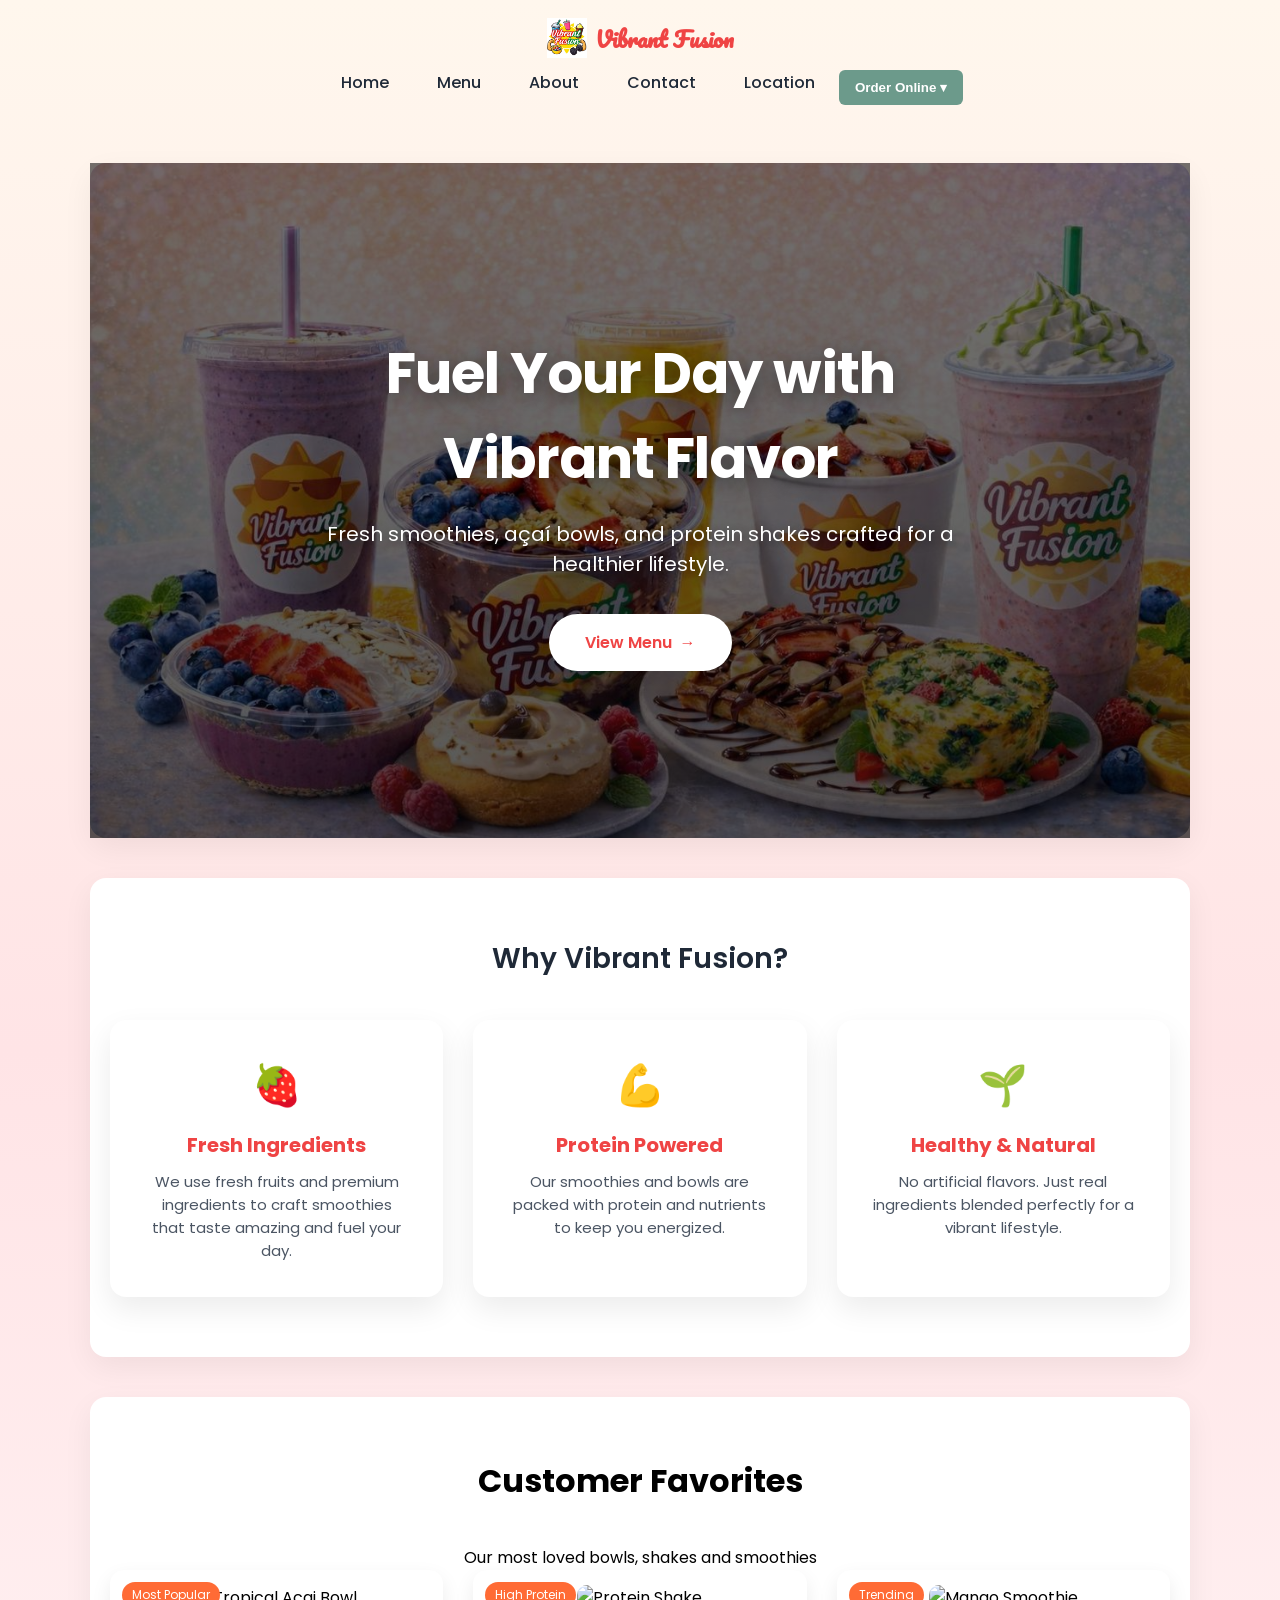
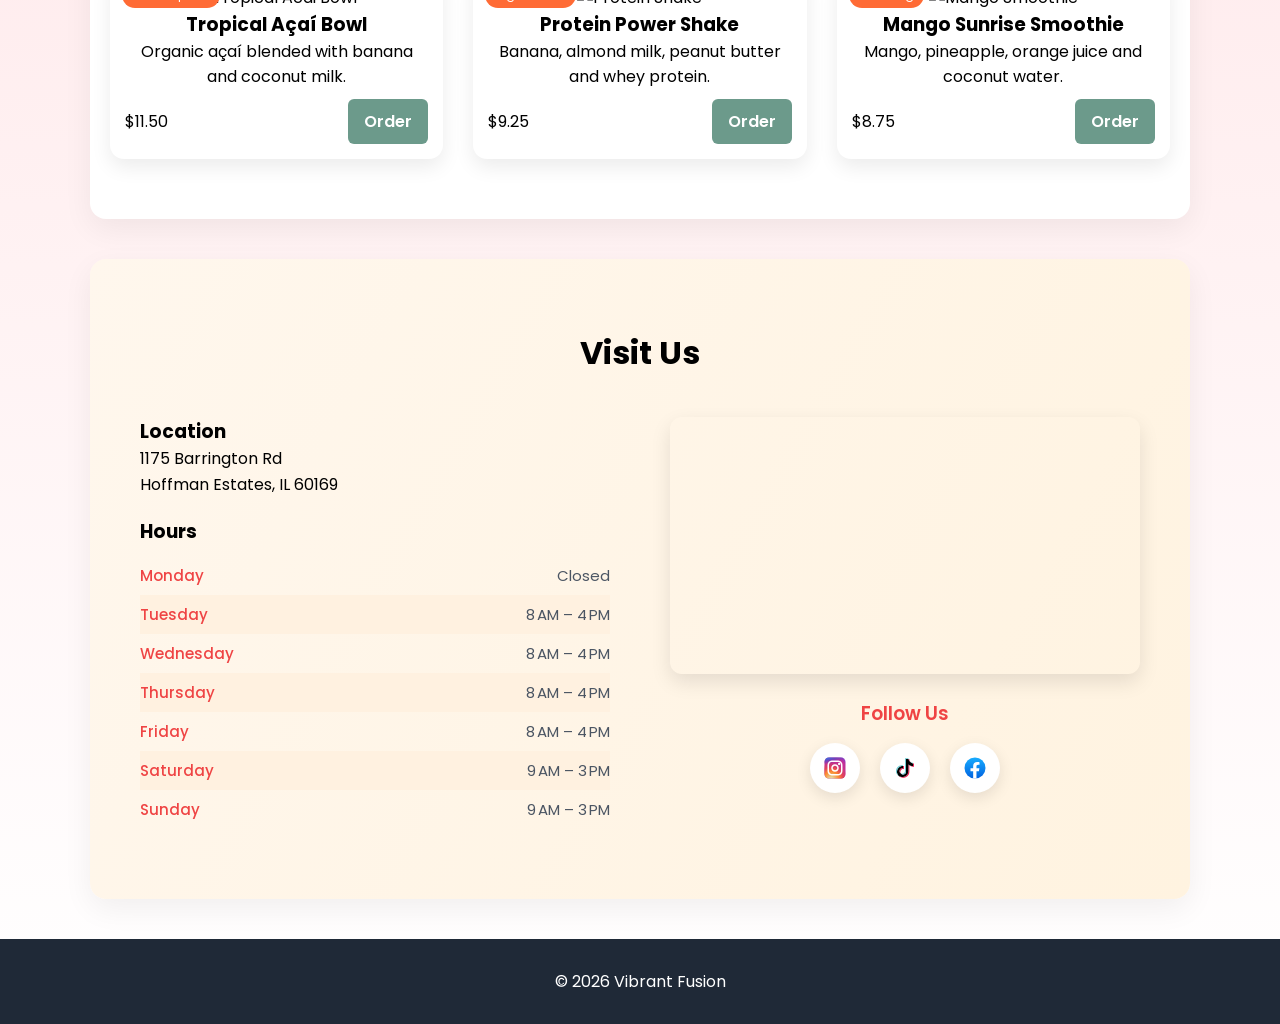
==== index.html @ fd2501e4 "new features" ====
<!DOCTYPE html>
<html lang="en">
<head>
<meta charset="UTF-8">
<meta name="viewport" content="width=device-width, initial-scale=1.0">
<title>Vibrant Fusion</title>
<link rel="stylesheet" href="css/styles.css">
<link href="https://fonts.googleapis.com/css2?family=Poppins:wght@300;400;600;700&display=swap" rel="stylesheet">
<link href="https://fonts.googleapis.com/css2?family=Pacifico&display=swap" rel="stylesheet">
<!-- Font Awesome for social icons -->
<link rel="stylesheet" href="https://cdnjs.cloudflare.com/ajax/libs/font-awesome/6.4.0/css/all.min.css" integrity="sha512-pVtXn1Y7ERX5ax0lUuVcx2D3J0qFhZ2N8Xh6Xk1Sl/NxZ2J6ZoHtVkOmmPk/1dj+1K0pKxqGhzW5NeXjF1Q5Mw==" crossorigin="anonymous" referrerpolicy="no-referrer" />
</head>
<body>

<!-- NAVBAR -->
<header class="navbar">
  <div class="nav-container">
    <div class="logo">
      <img src="images/vflogo.jpeg" alt="Vibrant Fusion Logo" class="logo-img">
      Vibrant Fusion
    </div>
    <nav class="nav-below">
      <a href="index.html">Home</a>
      <a href="menu.html">Menu</a>
      <a href="about.html">About</a>
      <a href="contact.html">Contact</a>
      <a href="location.html">Location</a>
      <div class="order-dropdown">

      <button class="order-btn" id="orderButton">
      Order Online ▾
      </button>

      <div class="order-menu" id="orderMenu">

      <a href="tel:+16305551234">
      📞 Pickup (Call)
      </a>

      <a href="https://www.doordash.com/">
      <img src="images/doordash.png" class="platform-logo">
      Order on DoorDash
      </a>

      <a href="https://www.grubhub.com/">
      <img src="images/grubhub.png" class="platform-logo">
      Order on Grubhub
      </a>

      </div>


    </nav>
  </div>
</header>

<!-- HERO SECTION -->
<!--  -->
<section class="hero">
  <div class="hero-overlay"></div>

  <div class="hero-content">
    <h1>Fuel Your Day with Vibrant Flavor</h1>
    <p>Fresh smoothies, açaí bowls, and protein shakes crafted for a healthier lifestyle.</p>
    <a href="menu.html" class="hero-button">
  View Menu <span class="arrow">→</span>
</a>
  </div>
</section>
<!-- <div class="floating-order">

<button class="floating-btn" id="floatingBtn">
Order Now
</button>

<div class="floating-menu" id="floatingMenu">

<a href="tel:+16305551234">
📞 Pickup (Call)
</a>

<a href="https://www.doordash.com/">
<img src="images/gh-logo.png" class="platform-logo">
DoorDash
</a>

<a href="https://www.grubhub.com/">
<img src="images/gh-logo.png" class="platform-logo">
Grubhub
</a>

</div> -->

</div>

<section class="features">
  <h2 class="section-title">Why Vibrant Fusion?</h2>

  <div class="feature-grid">

    <div class="feature-card">
      <div class="feature-icon">🍓</div>
      <h3>Fresh Ingredients</h3>
      <p>We use fresh fruits and premium ingredients to craft smoothies that taste amazing and fuel your day.</p>
    </div>

    <div class="feature-card">
      <div class="feature-icon">💪</div>
      <h3>Protein Powered</h3>
      <p>Our smoothies and bowls are packed with protein and nutrients to keep you energized.</p>
    </div>

    <div class="feature-card">
      <div class="feature-icon">🌱</div>
      <h3>Healthy & Natural</h3>
      <p>No artificial flavors. Just real ingredients blended perfectly for a vibrant lifestyle.</p>
    </div>

  </div>
</section>

<section class="featured-section">
  <h2>Customer Favorites</h2>
   <p>Our most loved bowls, shakes and smoothies</p>

  <div class="featured-grid">

    <div class="card">
      <span class="badge popular">Most Popular</span>
      <img src="images/cf-acai.jpg" alt="Tropical Acai Bowl">
      <h3>Tropical Açaí Bowl</h3>
      <p>Organic açaí blended with banana and coconut milk.</p>
      <div class="card-footer">
        <span>$11.50</span>
        <a href="#" class="order-btn">Order</a>
      </div>
    </div>

    <div class="card">
      <span class="badge protein">High Protein</span>
      <img src="images/cf-protein.jpg" alt="Protein Shake">
      <h3>Protein Power Shake</h3>
      <p>Banana, almond milk, peanut butter and whey protein.</p>
      <div class="card-footer">
        <span>$9.25</span>
        <a href="#" class="order-btn">Order</a>
      </div>
    </div>

    <div class="card">
      <span class="badge trending">Trending</span>
      <img src="images/cf-acai.jpg" alt="Mango Smoothie">
      <h3>Mango Sunrise Smoothie</h3>
      <p>Mango, pineapple, orange juice and coconut water.</p>
      <div class="card-footer">
        <span>$8.75</span>
        <a href="#" class="order-btn">Order</a>
      </div>
    </div>

  </div>
</section>

<section class="visit-section">

  <h2>Visit Us</h2>

  <div class="visit-container">

    <!-- LEFT COLUMN -->
    <div class="visit-left">

      <h3>Location</h3>

      <p class="address">
        1175 Barrington Rd<br>
        Hoffman Estates, IL 60169
      </p>

      <h3>Hours</h3>

  <table class="hours-table">
    <tr><td>Monday</td><td>Closed</td></tr>
    <tr><td>Tuesday</td><td>8 AM – 4 PM</td></tr>
    <tr><td>Wednesday</td><td>8 AM – 4 PM</td></tr>
    <tr><td>Thursday</td><td>8 AM – 4 PM</td></tr>
    <tr><td>Friday</td><td>8 AM – 4 PM</td></tr>
    <tr><td>Saturday</td><td>9 AM – 3 PM</td></tr>
    <tr><td>Sunday</td><td>9 AM – 3 PM</td></tr>
  </table>

    </div>

    <!-- RIGHT COLUMN -->
    <div class="visit-right">

      <div class="map-container">
        <iframe
          src="https://www.google.com/maps?q=1175+Barrington+Rd+Hoffman+Estates+IL+60169&output=embed"
          width="100%"
          height="250"
          style="border:0;"
          loading="lazy">
        </iframe>
      </div>



      <div class="follow-us-block">
  <h3>Follow Us</h3>
  <div class="social-icons">
    <a href="#" target="_blank" class="instagram">
      <img src="images/instagram.svg" alt="Instagram">
    </a>
    <a href="#" target="_blank" class="tiktok">
      <img src="images/tiktok.svg" alt="TikTok">
    </a>
    <a href="#" target="_blank" class="facebook">
      <img src="images/facebook.svg" alt="Facebook">
    </a>
  </div>
</div>

    </div>

  </div>

</section>



<!-- <section class="location-hours">
  <h3>Our Location & Hours</h3>
  <p class="address">1175 Barrington Rd, Hoffman Estates, IL 60169</p>
  <table class="hours-table">
    <tr><td>Monday</td><td>Closed</td></tr>
    <tr><td>Tuesday</td><td>8 AM–4 PM</td></tr>
    <tr><td>Wednesday</td><td>8 AM–4 PM</td></tr>
    <tr><td>Thursday</td><td>8 AM–4 PM</td></tr>
    <tr><td>Friday</td><td>8 AM–4 PM</td></tr>
    <tr><td>Saturday</td><td>9 AM–3 PM</td></tr>
    <tr><td>Sunday</td><td>9 AM–3 PM</td></tr>
  </table>
</section>

<section class="social-footer">
  <h3>Follow Us</h3>
  <div class="social-icons">
    <a href="#" target="_blank" class="instagram">
      <img src="images/instagram.svg" alt="Instagram">
    </a>
    <a href="#" target="_blank" class="tiktok">
      <img src="images/tiktok.svg" alt="TikTok">
    </a>
    <a href="#" target="_blank" class="facebook">
      <img src="images/facebook.svg" alt="Facebook">
    </a>
  </div>
</section> -->

<footer>
  <p>© 2026 Vibrant Fusion</p>
</footer>
<script src="js/script.js"></script>
</body>
</html>
---- css/styles.css ----
/* BASE */
* {
  margin:0;
  padding:0;
  box-sizing:border-box;
}

:root {
  --smoothie-red: #ef4444;
  --mango-orange: #fb923c;
  --sun-yellow: #fde047;
}
/* body {
  font-family:'Poppins', sans-serif;
  background:#fff8f5;
  color:#1f2937;
} */
body {
  font-family: 'Poppins', sans-serif;
  margin: 0;
  background: linear-gradient(
    180deg,
    #fff7ed 0%,
    #ffe4e6 40%,
    #fff 100%
  );
}

.btn-primary {
  background: linear-gradient(135deg, #fb923c, #ef4444);
  color: white;
}

/* NAVBAR */
/* .navbar {
  background:white;
  border-bottom:2px solid #fcd34d; /* bright accent */
  position:sticky;
  top:0;
  z-index:100;
} */
.navbar {
  background: rgba(255,255,255,0.85);
  backdrop-filter: blur(8px);
  border-bottom: 1px solid #f1f1f1;
  position:sticky;
  top:0;
  z-index:1000;
  display:flex;
justify-content:space-between;
align-items:center;
padding:15px 40px;
background:white;
box-shadow:0 2px 5px rgba(0,0,0,0.1);
}


nav a {
  margin-left:24px;
  text-decoration:none;
  color:#1f2937;
  font-weight:500;
}

nav a:hover {
  color:#f97316; /* orange accent on hover */
}

/* HERO */
/* Hero Section with Background Image */
/*.hero {
  position: relative;
  height: 75vh;
  display: flex;
  justify-content: center;
  align-items: center;
  text-align: center;
  background: url('../images/vf-hero-bg.jpeg') center/cover no-repeat;
  color: white;
  padding: 0 20px;
}

.hero-overlay {
  position: absolute;
  top: 0;
  left: 0;
  width: 100%;
  height: 100%;
  background: rgba(0,0,0,0.35);
  z-index: 1;
}
.hero-content {
  position: relative;
  z-index: 2;
}

.hero-content h1 {
  font-size: 48px;
  font-weight: 700;
  margin-bottom: 15px;
}

.hero-content p {
  font-size: 20px;
  margin-bottom: 30px;
}*/

/* Button stays the same */
.btn-primary {
  background:white;
  color:#ef4444;
  padding:16px 32px;
  border-radius:40px;
  font-weight:600;
  text-decoration:none;
  transition:0.25s;
}

.btn-primary:hover {
  background:#fef3f2;
  transform:translateY(-2px);
  box-shadow:0 8px 25px rgba(0,0,0,0.15);
}

/* HERO SECTION */


.hero {
  position: relative;
  height: 75vh;
  background: url('../images/vf-hero-bg.jpeg') center/cover no-repeat;
  display: flex;
  justify-content: center;
  align-items: center;
  text-align: center;
  color: white;
}

/* Gradient overlay */

.hero-overlay {
  position: absolute;
  width: 100%;
  height: 100%;
  background: linear-gradient(
    rgba(0,0,0,0.55),
    rgba(0,0,0,0.65)
  );
}


/* Hero content */

.hero-content {
  position: relative;
  max-width: 700px;
  padding: 20px;
}

/* Hero title */

.hero-content h1 {
  font-size: 56px;
  font-weight: 700;
  margin-bottom: 18px;
  letter-spacing: -1px;
  text-shadow: 0 4px 20px rgba(0,0,0,0.4);
}

.hero-content p {
  font-size: 20px;
  margin-bottom: 35px;
  text-shadow: 0 3px 10px rgba(0,0,0,0.4);
}

/* Glass style button */

.hero-button {
  padding: 16px 36px;
  font-size: 16px;
  border-radius: 40px;
  text-decoration: none;
  font-weight: 600;

  background: white;
  color: #ef4444;

  display: inline-flex;
  align-items: center;
  gap: 8px;

  transition: all 0.25s ease;
}

.arrow {
  transition: transform 0.25s ease;
}

.hero-button:hover {
  transform: translateY(-3px);
  box-shadow: 0 10px 25px rgba(0,0,0,0.25);
}

.hero-button:hover .arrow {
  transform: translateX(6px);
}

/*.hero {
  height:75vh;
  display:flex;
  justify-content:center;
  align-items:center;
  text-align:center;
  background:linear-gradient(135deg,#f87171,#fbbf24);
  color:white;
  padding:0 20px;
}

.hero-content h1 {
  font-size:48px;
  font-weight:700;
  margin-bottom:15px;
}

.hero-content p {
  font-size:20px;
  margin-bottom:30px;
}

.btn-primary {
  background:white;
  color:#ef4444;
  padding:16px 32px;
  border-radius:40px;
  font-weight:600;
  text-decoration:none;
  transition:0.25s;
}

.btn-primary:hover {
  background:#fef3f2;
  transform:translateY(-2px);
  box-shadow:0 8px 25px rgba(0,0,0,0.15);
}*/

/* SOCIAL MEDIA */
.social-media {
  text-align:center;
  margin:40px 0;
}

.social-icon {
  margin:0 12px;
  text-decoration:none;
  color:#ef4444;
  font-weight:600;
  transition:0.2s;
}

.social-icon:hover {
  color:#f97316;
}

/* LOCATION */
.location-preview {
  text-align:center;
  padding:40px 20px;
}

.location-preview h2 {
  font-size:28px;
  margin-bottom:12px;
  color:#10b981; /* green smoothie accent */
}

/* FOOTER */
footer {
  text-align:center;
  padding:30px;
  background:#1f2937;
  color:white;
}

/* Navbar Logo */
.logo {
  font-family: 'Pacifico', cursive; /* changed from Poppins */
  font-size: 26px;
  font-weight: normal; /* optional, Pacifico looks best without heavy weight */
  color: #ef4444; /* keep your smoothie red */
  display: flex;
  align-items: center;
}

.logo:hover {
  color: #f97316; /* bright orange on hover */
  transform: scale(1.05);
  transition: 0.25s;
}

/* Navbar Container */
.nav-container {
  max-width: 1200px;
  margin: auto;
  padding: 18px 20px;
  display: flex;
  flex-direction: column; /* logo on top, nav below */
  align-items: center;
}

/* Logo */
.logo {
  font-family: 'Pacifico', cursive; /* cooler font */
  font-size: 28px;
  color: #ef4444; /* smoothie red */
  text-align: center;
  margin-bottom: 12px;
  display: flex;
  align-items: center;
  justify-content: center;
}

.logo-img {
  width: 40px;
  height: 40px;
  margin-right: 8px;
}

/* Nav below logo */
.nav-below {
  display: flex;
  justify-content: center;
  gap: 24px;
  flex-wrap: wrap; /* wraps on smaller screens */
}

.nav-below a {
  text-decoration: none;
  color: #1f2937;
  font-weight: 500;
  transition: 0.25s;
}

.nav-below a:hover {
  color: #f97316; /* orange hover */
  transform: scale(1.05);
}

/* Optional: add a subtle underline hover effect */
.nav-below a::after {
  content: '';
  display: block;
  margin: auto;
  height: 2px;
  width: 0px;
  background: #f97316;
  transition: width 0.3s;
}

.nav-below a:hover::after {
  width: 100%;
}

/* Social Media Section */
.social-media {
  text-align: center;
  margin: 40px 0;
  display: flex;
  justify-content: center;
  gap: 20px;
}

/* Social Icon Buttons */
/*
.social-icon {
  width: 50px;
  height: 50px;
  display: flex;
  justify-content: center;
  align-items: center;
  border-radius: 50%;
  background: #fff;
  color: #ef4444;
  font-size: 24px;
  transition: 0.3s;
  box-shadow: 0 5px 15px rgba(0,0,0,0.1);
}

.social-icon:hover {
  transform: scale(1.15);
  box-shadow: 0 8px 20px rgba(0,0,0,0.2);
}

.social-icon.instagram:hover {
  background: #E1306C;
  color: white;
}

.social-icon.tiktok:hover {
  background: #010101;
  color: #00f2ea;
}

.social-icon.facebook:hover {
  background: #1877F2;
  color: white;
}


.social-footer {
  text-align: center;
  margin: 60px 0 40px 0;
}

.social-footer h3 {
  font-size: 20px;
  margin-bottom: 20px;
  color: #1f2937;
}

.social-icons {
  display: flex;
  justify-content: center;
  gap: 18px;
  flex-wrap: wrap;
}

.social-icons a {
  display: flex;
  justify-content: center;
  align-items: center;
  width: 44px;
  height: 44px;
  border-radius: 50%;
  background: #f3f4f6;
  color: #ef4444;
  font-size: 22px;
  transition: 0.3s;
}

.social-icons a:hover {
  transform: scale(1.15);
  box-shadow: 0 5px 15px rgba(0,0,0,0.15);
}

.social-icons a.instagram:hover { background: #E1306C; color: white; }
.social-icons a.tiktok:hover { background: #010101; color: #00f2ea; }
.social-icons a.facebook:hover { background: #1877F2; color: white; }
.social-icons a.youtube:hover { background: #FF0000; color: white; }
.social-icons a.pinterest:hover { background: #E60023; color: white; }*/

/* Social Icon Circles */
.social-icons a {
  display: flex;
  justify-content: center;
  align-items: center;
  width: 50px;
  height: 50px;
  border-radius: 50%;
  background: #fff;
  transition: 0.3s;
  box-shadow: 0 5px 15px rgba(0,0,0,0.1);
}

.social-icons a img {
  width: 24px;
  height: 24px;
}

/* Hover colors for each platform */
.social-icons a.instagram:hover { background: #E1306C; }
.social-icons a.tiktok:hover { background: #010101; }
.social-icons a.facebook:hover { background: #1877F2; }

.social-footer {
  text-align: center;       /* centers the header */
  margin: 60px 0 40px 0;
}

.social-footer h3 {
  font-size: 20px;
  margin-bottom: 20px;
  color: #1f2937;
}

/* flex container for icons */
.social-icons {
  display: flex;            /* make icons a row */
  justify-content: center;  /* center them horizontally */
  gap: 18px;                /* spacing between icons */
  flex-wrap: wrap;          /* wrap on smaller screens */
}

.location-hours {
  text-align: center;
  margin: 50px 20px;
  font-family: 'Poppins', sans-serif;
  color: #1f2937;
}

.location-hours h3 {
  font-size: 22px;
  font-weight: 600;
  margin-bottom: 15px;
}

.location-hours .address {
  font-size: 16px;
  margin-bottom: 25px;
  color: #4b5563;
}

.hours-table {
  margin: 0 auto; /* center table */
  border-collapse: collapse;
  font-size: 16px;
}

.hours-table td {
  padding: 8px 20px;
  text-align: left;
  color: #1f2937;
}

.hours-table tr:nth-child(even) td {
  background: #f3f4f6; /* subtle stripe for readability */
}

.hours-table tr td:first-child {
  font-weight: 500;
  width: 120px;
}

.hours-table tr td:last-child {
  text-align: right;
  font-weight: 400;
}

section {
  background: white;
  max-width: 1100px;
  margin: 40px auto;
  padding: 40px;
  border-radius: 16px;
  box-shadow: 0 10px 30px rgba(0,0,0,0.06);
}

/* Feature Section */

.features {
  text-align: center;
  padding: 60px 20px;
}

.section-title {
  font-size: 28px;
  font-weight: 600;
  margin-bottom: 40px;
  color: #1f2937;
}

.feature-grid {
  display: grid;
  grid-template-columns: repeat(auto-fit, minmax(250px, 1fr));
  gap: 30px;
  max-width: 1100px;
  margin: auto;
}

.feature-card {
  background: white;
  padding: 35px;
  border-radius: 16px;
  box-shadow: 0 12px 30px rgba(0,0,0,0.08);
  transition: transform 0.25s ease, box-shadow 0.25s ease;
}

.feature-card:hover {
  transform: translateY(-8px);
  box-shadow: 0 18px 40px rgba(0,0,0,0.12);
}

.feature-icon {
  font-size: 40px;
  margin-bottom: 15px;
}

.feature-card h3 {
  font-size: 20px;
  margin-bottom: 10px;
  color: #ef4444;
}

.feature-card p {
  font-size: 15px;
  color: #4b5563;
}




/* VISIT SECTION */
.visit-section {
  background: linear-gradient(120deg, #fff7ed 0%, #fff3e0 100%);
  padding: 70px 20px;
  text-align: center;
}

.visit-section h2 {
  font-size: 32px;
  margin-bottom: 40px;
}

.visit-container {
  max-width: 1000px;
  margin: auto;
  display: flex;
  gap: 60px;
  justify-content: space-between;
  flex-wrap: wrap;
}

.visit-left,
.visit-right {
  flex: 1;
  min-width: 280px;
  text-align: left;
}

.address {
  margin-bottom: 20px;
  line-height: 1.6;
}

.hours {
  list-style: none;
  padding: 0;
}

.hours li {
  margin-bottom: 6px;
}

.map-container {
  border-radius: 12px;
  overflow: hidden;
  margin-bottom: 25px;
  box-shadow: 0 8px 20px rgba(0,0,0,0.1);
}




/* Follow Us Section Alignment */

.follow-us-block {
  text-align: center;      /* center heading and icons as one block */
}

.follow-us-block h3 {
  margin-bottom: 15px;
  font-weight: 600;
  color: #ef4444;          /* match the color of day names for consistency */
}

.social-icons {
  display: flex;
  justify-content: center;  /* center the icons horizontally */
  gap: 20px;
}

.social-icons a {
  font-size: 26px;
  color: #ef4444;
  transition: transform 0.2s ease;
}

.social-icons a:hover {
  transform: scale(1.2);
}



/* HOURS TABLE */

.hours-table {
  width: 100%;
  border-collapse: collapse;
  margin-top: 10px;
}

.hours-table td {
  padding: 8px 0;
  font-size: 15px;
  color: #1f2937;
}

.hours-table tr td:first-child {
  font-weight: 500;
  width: 120px;
  color: #ef4444; /* highlight day names */
}

.hours-table tr td:last-child {
  text-align: right;
  font-weight: 400;
  color: #4b5563; /* subtle for hours */
}

.hours-table tr:nth-child(even) td {
  background: #fff1e0; /* light peach stripe for readability */
}
.featured-section {
  padding: 60px 20px;
  text-align: center;
}

.featured-section h2 {
  font-size: 2rem;
  margin-bottom: 40px;
}

.featured-grid {
  display: grid;
  grid-template-columns: repeat(auto-fit, minmax(250px,1fr));
  gap: 30px;
}

.card {
  background: white;
  border-radius: 14px;
  box-shadow: 0 8px 20px rgba(0,0,0,0.08);
  padding: 15px;
  position: relative;
  transition: transform 0.3s ease;
}

.card:hover {
  transform: translateY(-6px);
}

.card img {
  width: 100%;
  border-radius: 10px;
}

.badge {
  position: absolute;
  top: 12px;
  left: 12px;
  background: #ff6b35;
  color: white;
  padding: 4px 10px;
  font-size: 12px;
  border-radius: 20px;
}

.card-footer {
  display: flex;
  justify-content: space-between;
  align-items: center;
  margin-top: 10px;
}

.order-btn {
  background: #28c76f;
  color: white;
  padding: 6px 12px;
  border-radius: 6px;
  text-decoration: none;
}
.section-header {
  text-align: center;
  margin-bottom: 40px;
}

.section-header h2 {
  font-size: 2.2rem;
  font-weight: 700;
  margin-bottom: 8px;
}

.section-header p {
  font-size: 1rem;
  color: #666;
}
.logo{
  font-size:22px;
  font-weight:bold;
}

.nav-links{
  display:flex;
  gap:25px;
  align-items:center;
}

.nav-links a{
  text-decoration:none;
  color:#333;
  font-weight:500;
}
.order-dropdown{
  position:relative;
}

.order-btn{
  background:#6C9A8B;
  color:white;
  padding:10px 16px;
  border:none;
  border-radius:6px;
  cursor:pointer;
  font-weight:600;
}

.order-menu{
  display:none;
  position:absolute;
  right:0;
  top:45px;
  background:white;
  width:230px;
  border-radius:8px;
  box-shadow:0 5px 15px rgba(0,0,0,0.15);
  overflow:hidden;
}

.order-menu{
  display:none;
  position:absolute;
  right:0;
  top:45px;
  background:white;
  width:230px;
  border-radius:8px;
  box-shadow:0 5px 15px rgba(0,0,0,0.15);
  overflow:hidden;
  z-index:2000;
}

.order-menu a:hover{
  background:#f4f4f4;
}

.platform-logo{
  width:20px;
}
@media (max-width:768px){
  .nav-links{
    display:none;
  }
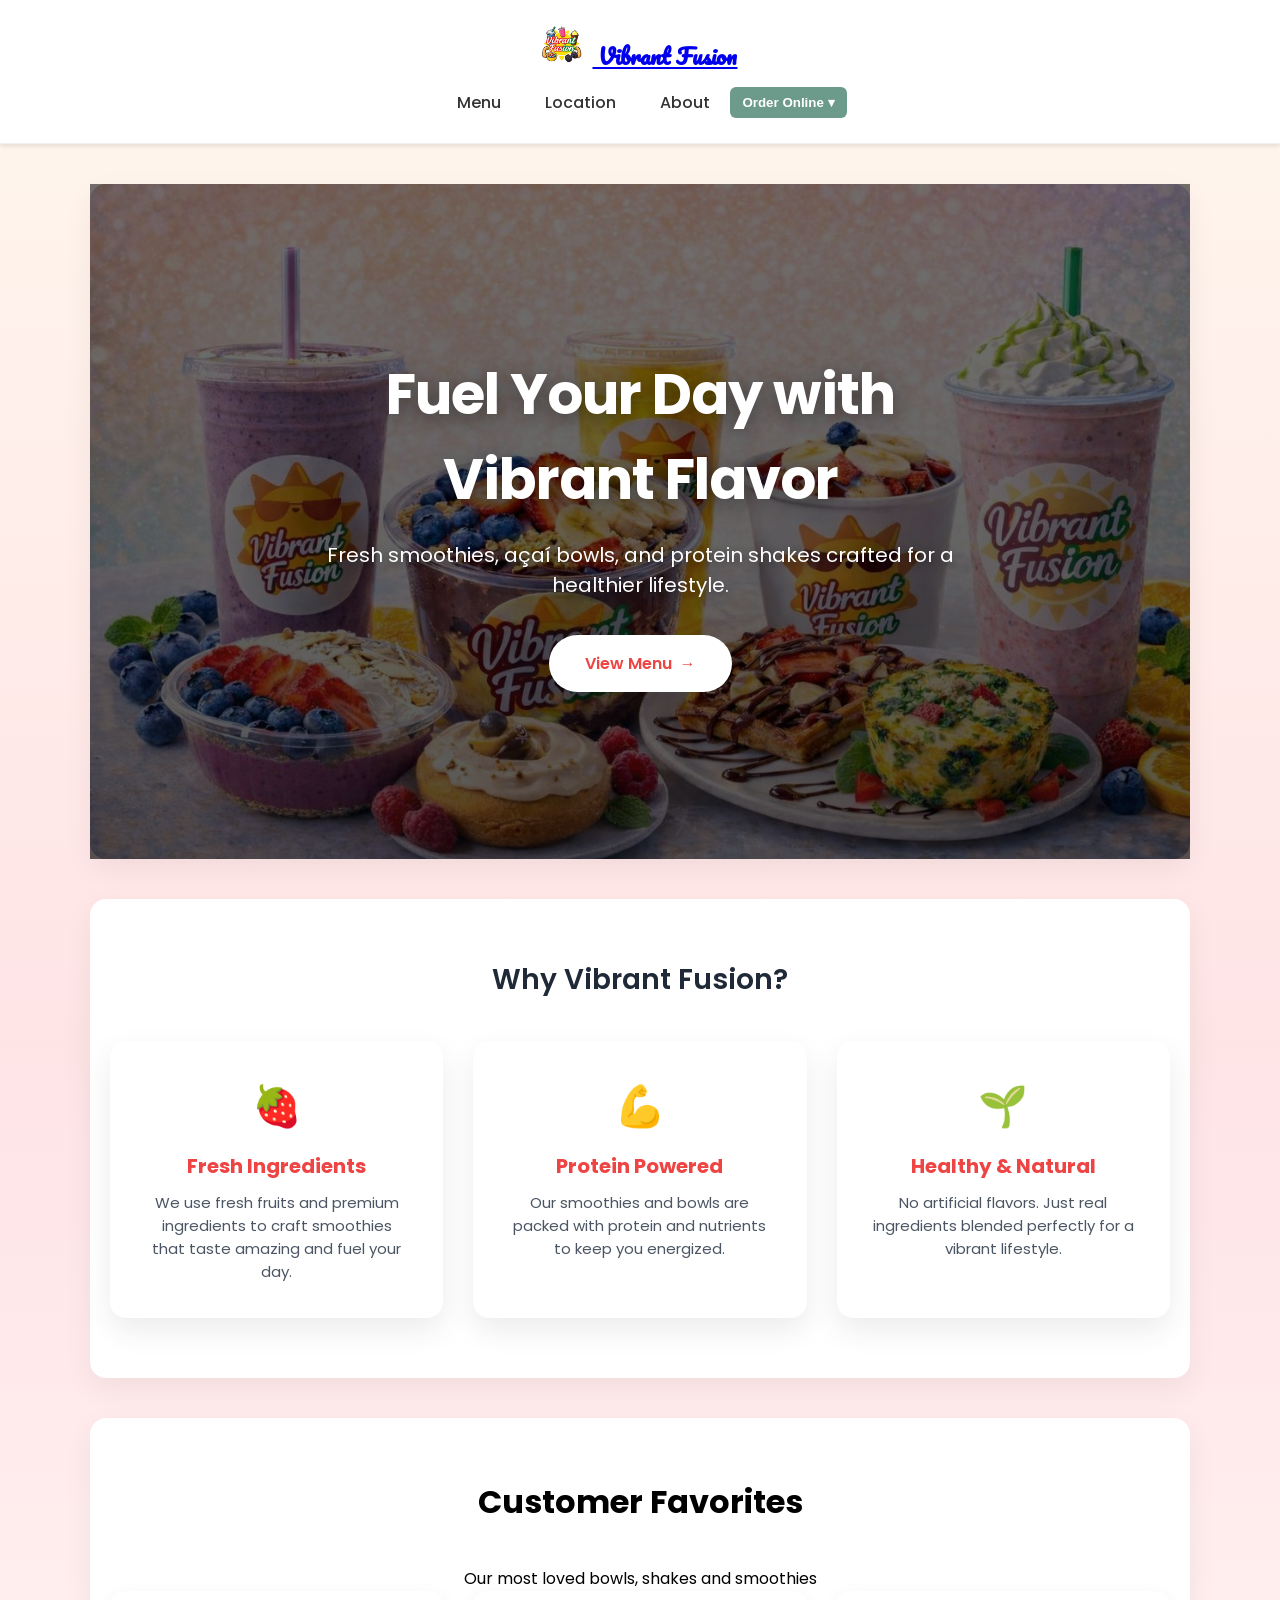
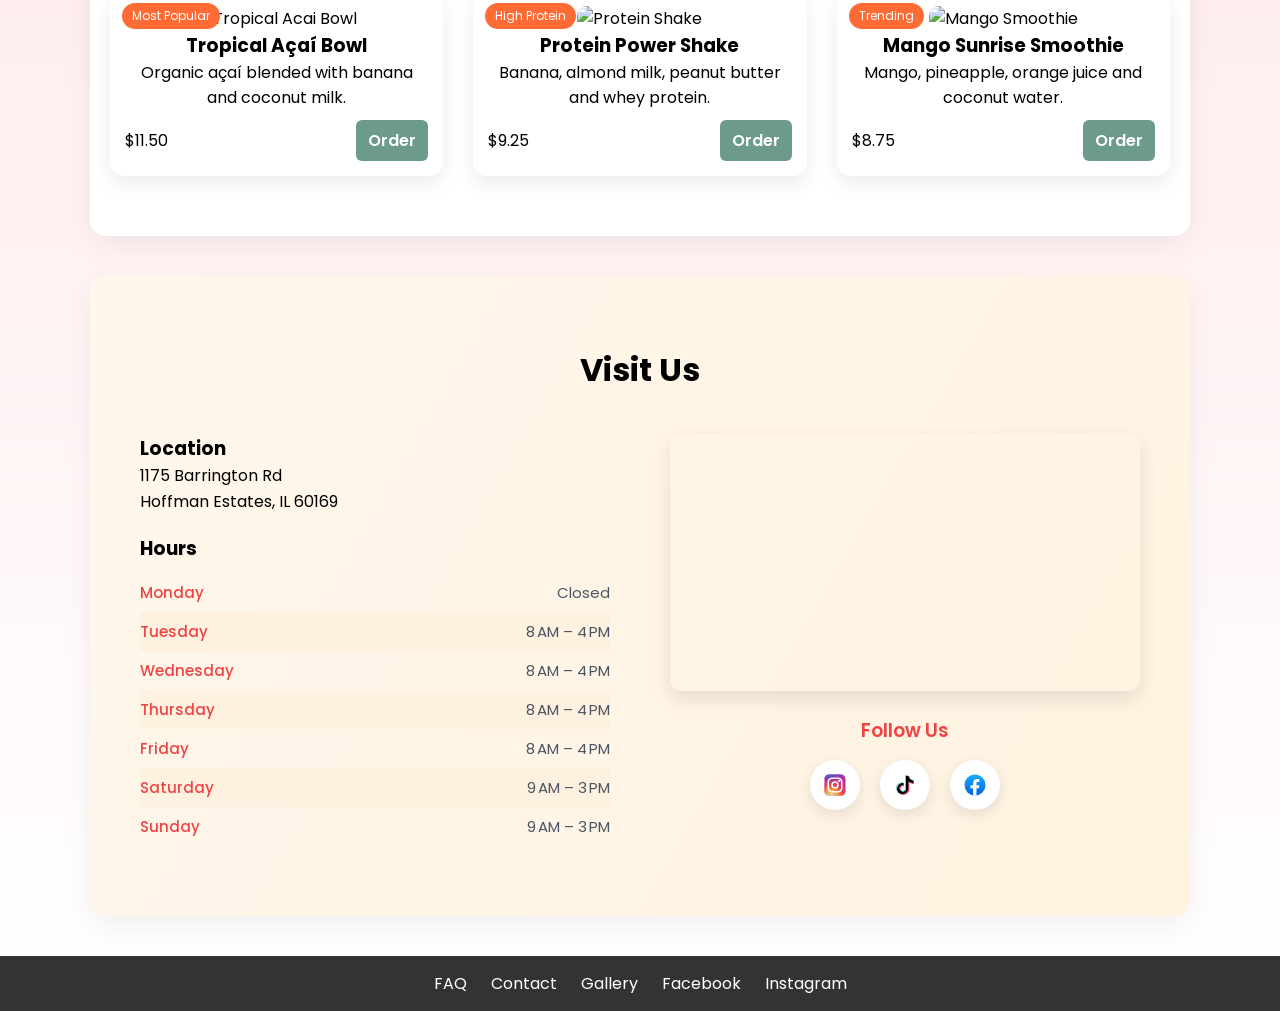
==== commit 83e09aba: "new features" ====
--- a/index.html
+++ b/index.html
@@ -13,7 +13,7 @@
 <body>
 
 <!-- NAVBAR -->
-<header class="navbar">
+<!-- <header class="navbar">
   <div class="nav-container">
     <div class="logo">
       <img src="images/vflogo.jpeg" alt="Vibrant Fusion Logo" class="logo-img">
@@ -38,12 +38,12 @@
       </a>
 
       <a href="https://www.doordash.com/">
-      <img src="images/doordash.png" class="platform-logo">
+      <img src="images/gh-logo.svg" class="platform-logo">
       Order on DoorDash
       </a>
 
       <a href="https://www.grubhub.com/">
-      <img src="images/grubhub.png" class="platform-logo">
+      <img src="images/dd-logo.svg" class="platform-logo">
       Order on Grubhub
       </a>
 
@@ -52,7 +52,58 @@
 
     </nav>
   </div>
+</header> -->
+
+
+
+<header class="navbar">
+  <div class="nav-container">
+    <div class="logo">
+      <a href="index.html">
+        <img src="images/vflogo.jpeg" alt="Vibrant Fusion Logo" class="logo-img">
+        Vibrant Fusion
+      </a>
+    </div>
+
+    <!-- Desktop / Tablet Links -->
+    <nav class="nav-links">
+      <a href="menu.html">Menu</a>
+      <a href="location.html">Location</a>
+      <a href="about.html">About</a>
+      <div class="order-dropdown">
+        <button class="order-btn" id="orderButton">Order Online ▾</button>
+        <div class="order-menu" id="orderMenu">
+          <a href="tel:+16305551234">📞 Pickup (Call)</a>
+          <a href="https://www.doordash.com/">
+            <img src="images/dd-logo.svg" class="platform-logo"> Order on DoorDash
+          </a>
+          <a href="https://www.grubhub.com/">
+            <img src="images/gh-logo.svg" class="platform-logo"> Order on Grubhub
+          </a>
+        </div>
+      </div>
+    </nav>
+
+    <!-- Mobile Hamburger -->
+    <div class="hamburger" id="hamburger">
+      ☰
+    </div>
+  </div>
+
+  <!-- Mobile Menu -->
+  <div class="mobile-menu" id="mobileMenu">
+    <a href="menu.html">Menu</a>
+    <a href="location.html">Location</a>
+    <a href="about.html">About</a>
+    <a href="gallery.html">Gallery</a>
+    <a href="faq.html">FAQ</a>
+    <a href="contact.html">Contact</a>
+  </div>
 </header>
+
+
+
+
 
 <!-- HERO SECTION -->
 <!--  -->
@@ -258,8 +309,18 @@
   </div>
 </section> -->
 
-<footer>
+<!-- <footer>
   <p>© 2026 Vibrant Fusion</p>
+</footer> -->
+<!-- Footer Bar -->
+<footer class="footer-bar">
+  <div class="footer-container">
+    <a href="faq.html">FAQ</a>
+    <a href="contact.html">Contact</a>
+    <a href="gallery.html">Gallery</a>
+    <a href="https://www.facebook.com/" target="_blank">Facebook</a>
+    <a href="https://www.instagram.com/" target="_blank">Instagram</a>
+  </div>
 </footer>
 <script src="js/script.js"></script>
 </body>
--- a/css/styles.css
+++ b/css/styles.css
@@ -32,13 +32,7 @@
 }
 
 /* NAVBAR */
-/* .navbar {
-  background:white;
-  border-bottom:2px solid #fcd34d; /* bright accent */
-  position:sticky;
-  top:0;
-  z-index:100;
-} */
+
 .navbar {
   background: rgba(255,255,255,0.85);
   backdrop-filter: blur(8px);
@@ -301,28 +295,31 @@
 .nav-container {
   max-width: 1200px;
   margin: auto;
-  padding: 18px 20px;
   display: flex;
   flex-direction: column; /* logo on top, nav below */
   align-items: center;
+  justify-content: space-between;
+padding: 10px 20px;
 }
 
 /* Logo */
 .logo {
   font-family: 'Pacifico', cursive; /* cooler font */
-  font-size: 28px;
+  font-size: 1.2rem;
   color: #ef4444; /* smoothie red */
   text-align: center;
   margin-bottom: 12px;
   display: flex;
   align-items: center;
   justify-content: center;
+  text-decoration: none;
+  font-weight: :bold;
 }
 
 .logo-img {
   width: 40px;
   height: 40px;
-  margin-right: 8px;
+  margin-right: 10px;
 }
 
 /* Nav below logo */
@@ -790,7 +787,7 @@
 
 .nav-links{
   display:flex;
-  gap:25px;
+  gap:20px;
   align-items:center;
 }
 
@@ -798,6 +795,10 @@
   text-decoration:none;
   color:#333;
   font-weight:500;
+    transition: color 0.3s;
+}
+.nav-links a:hover {
+  color: #ff6600;
 }
 .order-dropdown{
   position:relative;
@@ -806,7 +807,7 @@
 .order-btn{
   background:#6C9A8B;
   color:white;
-  padding:10px 16px;
+  padding:8px 12px;
   border:none;
   border-radius:6px;
   cursor:pointer;
@@ -816,13 +817,15 @@
 .order-menu{
   display:none;
   position:absolute;
-  right:0;
-  top:45px;
+  left:0;
+  top:110%;
   background:white;
   width:230px;
-  border-radius:8px;
-  box-shadow:0 5px 15px rgba(0,0,0,0.15);
   overflow:hidden;
+  box-shadow: 0 3px 6px rgba(0,0,0,0.2);
+border-radius: 5px;
+min-width: 180px;
+flex-direction: column;
 }
 
 .order-menu{
@@ -844,8 +847,78 @@
 
 .platform-logo{
   width:20px;
-}
-@media (max-width:768px){
-  .nav-links{
-    display:none;
+  height: 20px;
+}
+
+
+  /* Hamburger */
+  .hamburger {
+    display: none;
   }
+
+  /* Mobile Menu */
+   .mobile-menu {
+  /*   position: absolute;
+     top: 60px;
+     left: 0;
+     width: 100%;
+     background: #fff;
+     box-shadow: 0 3px 10px rgba(0,0,0,0.2);
+     flex-direction: column;
+     z-index: 999;
+     padding: 10px 0; */
+     display: none; /* hidden by default */
+   }
+
+  .mobile-menu a {
+    padding: 10px 20px;
+    text-decoration: none;
+    color: #333;
+    border-bottom: 1px solid #eee;
+  }
+
+  /* Footer Bar */
+  .footer-bar {
+    background: #333;
+    color: #fff;
+    padding: 15px 20px;
+    text-align: center;
+  }
+
+  .footer-container a {
+    color: #fff;
+    margin: 0 10px;
+    text-decoration: none;
+  }
+
+  .footer-container a:hover {
+    text-decoration: underline;
+  }
+
+  /* Responsive */
+  @media (max-width: 768px) {
+    .nav-links {
+      display: none;
+    }
+    .hamburger {
+      display: block;
+      font-size: 1.8rem;
+cursor: pointer;
+    }
+    .mobile-menu {
+  position: absolute;
+  top: 60px;
+  left: 0;
+  width: 100%;
+  background: #fff;
+  box-shadow: 0 3px 10px rgba(0,0,0,0.2);
+  flex-direction: column;
+  z-index: 999;
+  padding: 10px 0;
+  display: none; /* hidden by default */
+}
+    .mobile-menu.show {
+      display: flex !important;
+flex-direction: column;
+    }
+  }
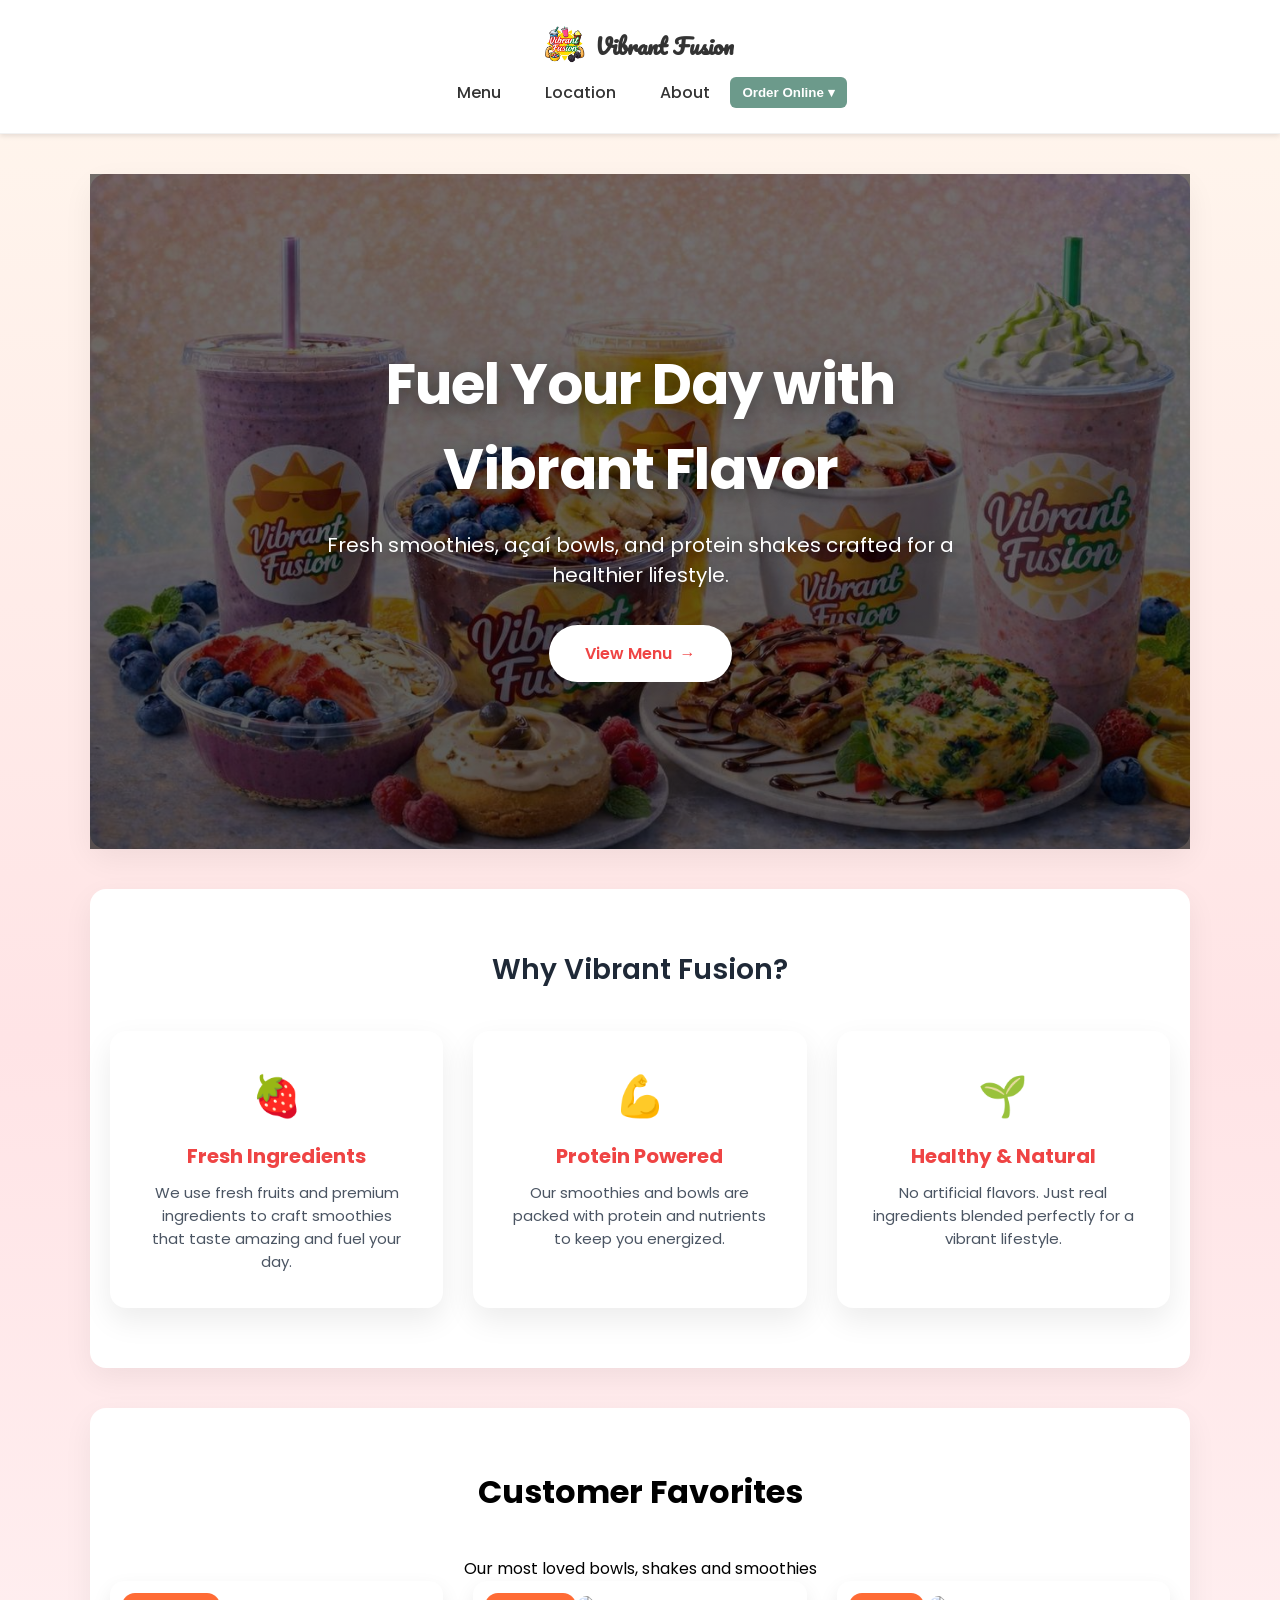
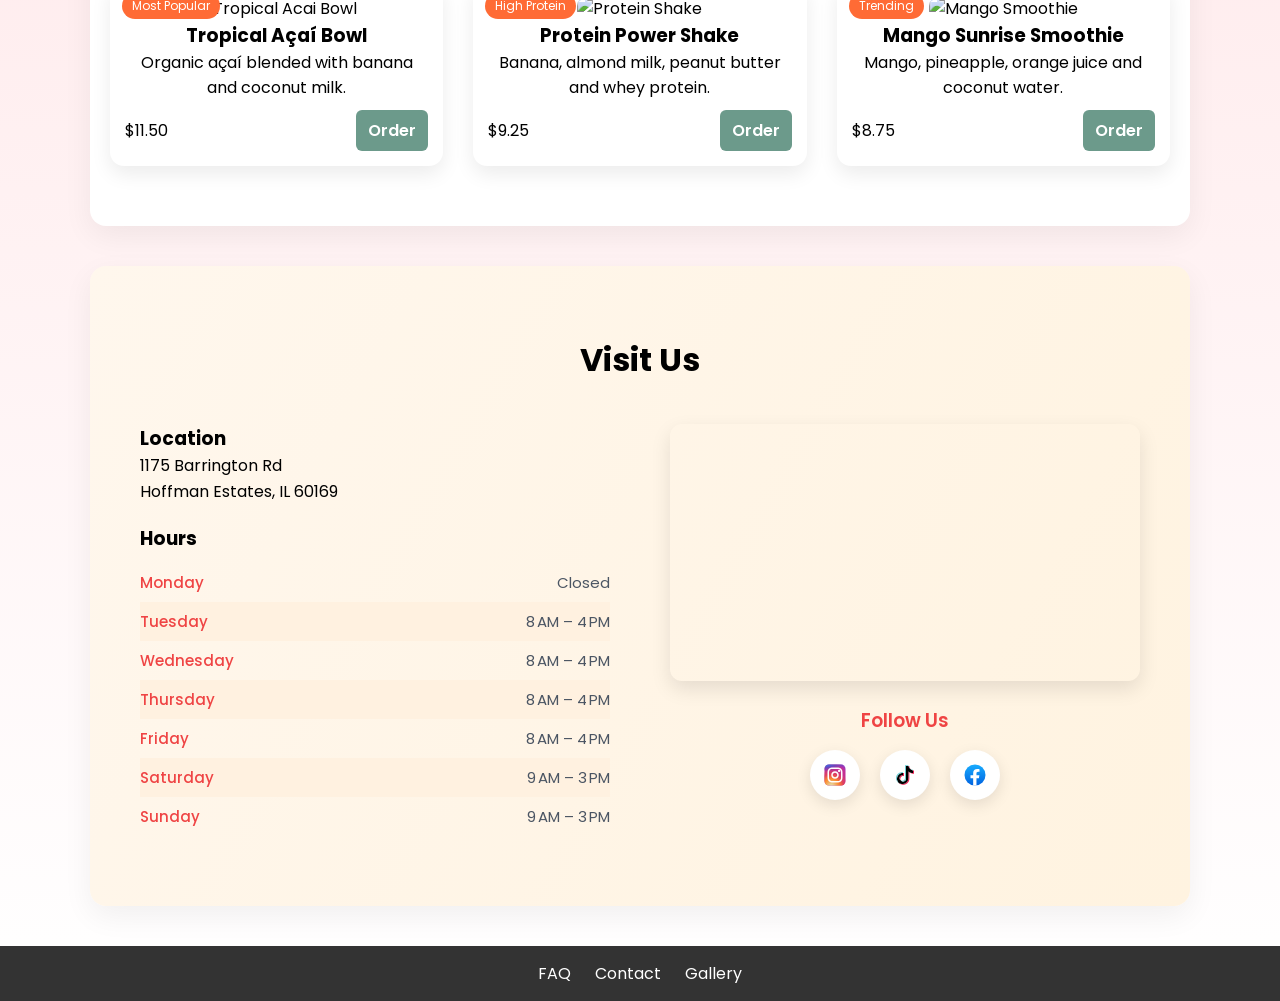
==== commit 80b558b6: "new features" ====
--- a/index.html
+++ b/index.html
@@ -7,53 +7,9 @@
 <link rel="stylesheet" href="css/styles.css">
 <link href="https://fonts.googleapis.com/css2?family=Poppins:wght@300;400;600;700&display=swap" rel="stylesheet">
 <link href="https://fonts.googleapis.com/css2?family=Pacifico&display=swap" rel="stylesheet">
-<!-- Font Awesome for social icons -->
 <link rel="stylesheet" href="https://cdnjs.cloudflare.com/ajax/libs/font-awesome/6.4.0/css/all.min.css" integrity="sha512-pVtXn1Y7ERX5ax0lUuVcx2D3J0qFhZ2N8Xh6Xk1Sl/NxZ2J6ZoHtVkOmmPk/1dj+1K0pKxqGhzW5NeXjF1Q5Mw==" crossorigin="anonymous" referrerpolicy="no-referrer" />
 </head>
 <body>
-
-<!-- NAVBAR -->
-<!-- <header class="navbar">
-  <div class="nav-container">
-    <div class="logo">
-      <img src="images/vflogo.jpeg" alt="Vibrant Fusion Logo" class="logo-img">
-      Vibrant Fusion
-    </div>
-    <nav class="nav-below">
-      <a href="index.html">Home</a>
-      <a href="menu.html">Menu</a>
-      <a href="about.html">About</a>
-      <a href="contact.html">Contact</a>
-      <a href="location.html">Location</a>
-      <div class="order-dropdown">
-
-      <button class="order-btn" id="orderButton">
-      Order Online ▾
-      </button>
-
-      <div class="order-menu" id="orderMenu">
-
-      <a href="tel:+16305551234">
-      📞 Pickup (Call)
-      </a>
-
-      <a href="https://www.doordash.com/">
-      <img src="images/gh-logo.svg" class="platform-logo">
-      Order on DoorDash
-      </a>
-
-      <a href="https://www.grubhub.com/">
-      <img src="images/dd-logo.svg" class="platform-logo">
-      Order on Grubhub
-      </a>
-
-      </div>
-
-
-    </nav>
-  </div>
-</header> -->
-
 
 
 <header class="navbar">
@@ -84,6 +40,22 @@
       </div>
     </nav>
 
+    <div class="mobile-navbar-buttons">
+      <a href="menu.html" class="menu-mobile">Menu</a>
+      <div class="order-dropdown">
+        <button class="order-btn order-btn-mobile">Order Online ▾</button>
+        <div class="order-menu" id="orderMenuMobile">
+          <a href="tel:+16305551234">📞 Pickup (Call)</a>
+          <a href="https://www.doordash.com/">
+            <img src="images/dd-logo.svg" class="platform-logo"> Order on DoorDash
+          </a>
+          <a href="https://www.grubhub.com/">
+            <img src="images/gh-logo.svg" class="platform-logo"> Order on Grubhub
+          </a>
+        </div>
+      </div>
+    </div>
+
     <!-- Mobile Hamburger -->
     <div class="hamburger" id="hamburger">
       ☰
@@ -92,7 +64,6 @@
 
   <!-- Mobile Menu -->
   <div class="mobile-menu" id="mobileMenu">
-    <a href="menu.html">Menu</a>
     <a href="location.html">Location</a>
     <a href="about.html">About</a>
     <a href="gallery.html">Gallery</a>
@@ -106,7 +77,6 @@
 
 
 <!-- HERO SECTION -->
-<!--  -->
 <section class="hero">
   <div class="hero-overlay"></div>
 
@@ -118,31 +88,7 @@
 </a>
   </div>
 </section>
-<!-- <div class="floating-order">
-
-<button class="floating-btn" id="floatingBtn">
-Order Now
-</button>
-
-<div class="floating-menu" id="floatingMenu">
-
-<a href="tel:+16305551234">
-📞 Pickup (Call)
-</a>
-
-<a href="https://www.doordash.com/">
-<img src="images/gh-logo.png" class="platform-logo">
-DoorDash
-</a>
-
-<a href="https://www.grubhub.com/">
-<img src="images/gh-logo.png" class="platform-logo">
-Grubhub
-</a>
-
-</div> -->
-
-</div>
+
 
 <section class="features">
   <h2 class="section-title">Why Vibrant Fusion?</h2>
@@ -280,46 +226,12 @@
 
 
 
-<!-- <section class="location-hours">
-  <h3>Our Location & Hours</h3>
-  <p class="address">1175 Barrington Rd, Hoffman Estates, IL 60169</p>
-  <table class="hours-table">
-    <tr><td>Monday</td><td>Closed</td></tr>
-    <tr><td>Tuesday</td><td>8 AM–4 PM</td></tr>
-    <tr><td>Wednesday</td><td>8 AM–4 PM</td></tr>
-    <tr><td>Thursday</td><td>8 AM–4 PM</td></tr>
-    <tr><td>Friday</td><td>8 AM–4 PM</td></tr>
-    <tr><td>Saturday</td><td>9 AM–3 PM</td></tr>
-    <tr><td>Sunday</td><td>9 AM–3 PM</td></tr>
-  </table>
-</section>
-
-<section class="social-footer">
-  <h3>Follow Us</h3>
-  <div class="social-icons">
-    <a href="#" target="_blank" class="instagram">
-      <img src="images/instagram.svg" alt="Instagram">
-    </a>
-    <a href="#" target="_blank" class="tiktok">
-      <img src="images/tiktok.svg" alt="TikTok">
-    </a>
-    <a href="#" target="_blank" class="facebook">
-      <img src="images/facebook.svg" alt="Facebook">
-    </a>
-  </div>
-</section> -->
-
-<!-- <footer>
-  <p>© 2026 Vibrant Fusion</p>
-</footer> -->
-<!-- Footer Bar -->
+
 <footer class="footer-bar">
   <div class="footer-container">
     <a href="faq.html">FAQ</a>
     <a href="contact.html">Contact</a>
     <a href="gallery.html">Gallery</a>
-    <a href="https://www.facebook.com/" target="_blank">Facebook</a>
-    <a href="https://www.instagram.com/" target="_blank">Instagram</a>
   </div>
 </footer>
 <script src="js/script.js"></script>
--- a/css/styles.css
+++ b/css/styles.css
@@ -922,3 +922,91 @@
 flex-direction: column;
     }
   }
+
+  /* Mobile navbar buttons */
+.mobile-navbar-buttons {
+  display: flex;
+  gap: 10px;
+  align-items: center;
+}
+
+/* Hide these on desktop */
+@media (min-width: 769px) {
+  .mobile-navbar-buttons {
+    display: none;
+  }
+}
+
+/* Show on mobile */
+@media (max-width: 768px) {
+  .mobile-navbar-buttons {
+    display: flex;
+  }
+
+  /* Adjust order dropdown for mobile if needed */
+  .order-dropdown .order-btn {
+    padding: 6px 10px;
+    font-size: 0.9rem;
+  }
+}
+
+
+/* Mobile Navbar Buttons - remove default link styling */
+.mobile-navbar-buttons a,
+.mobile-navbar-buttons .order-btn {
+  text-decoration: none;      /* remove underline */
+  color: #333;                /* same as desktop links */
+  font-weight: 500;           /* same weight as desktop */
+  background: none;           /* remove default button styling if needed */
+  border: none;               /* remove borders */
+  padding: 0;                 /* adjust spacing if needed */
+  cursor: pointer;
+  font-size: 1rem;            /* same as desktop link */
+  display: flex;
+  align-items: center;
+}
+
+/* Hover effect like desktop */
+.mobile-navbar-buttons a:hover,
+.mobile-navbar-buttons .order-btn:hover {
+  color: #ff6600;
+  text-decoration: none;
+}
+
+/* Remove default link styling for the logo text */
+.logo a {
+  text-decoration: none;
+  color: #333;
+  font-weight: bold;
+  display: flex;
+  align-items: center;
+}
+
+/* If mobile logo text inherits link color, ensure it matches desktop */
+@media (max-width: 768px) {
+  .logo a {
+    color: #333;
+  }
+}
+
+/* Ensure mobile order button matches desktop completely */
+.mobile-navbar-buttons .order-btn {
+  background: #ff6600;       /* exact desktop orange */
+  color: #fff;               /* white text */
+  border: none;              /* remove any borders */
+  border-radius: 5px;        /* same rounding as desktop */
+  padding: 8px 12px;         /* match desktop */
+  font-weight: bold;
+  cursor: pointer;
+  display: flex;
+  align-items: center;
+  gap: 6px;                  /* space for icon if any */
+  font-size: 1rem;           /* same as desktop */
+  text-decoration: none;     /* no underline */
+}
+
+/* Hover state exactly like desktop */
+.mobile-navbar-buttons .order-btn:hover {
+  background: #e65c00;       /* exact hover color as desktop */
+  color: #fff;               /* text stays white */
+}
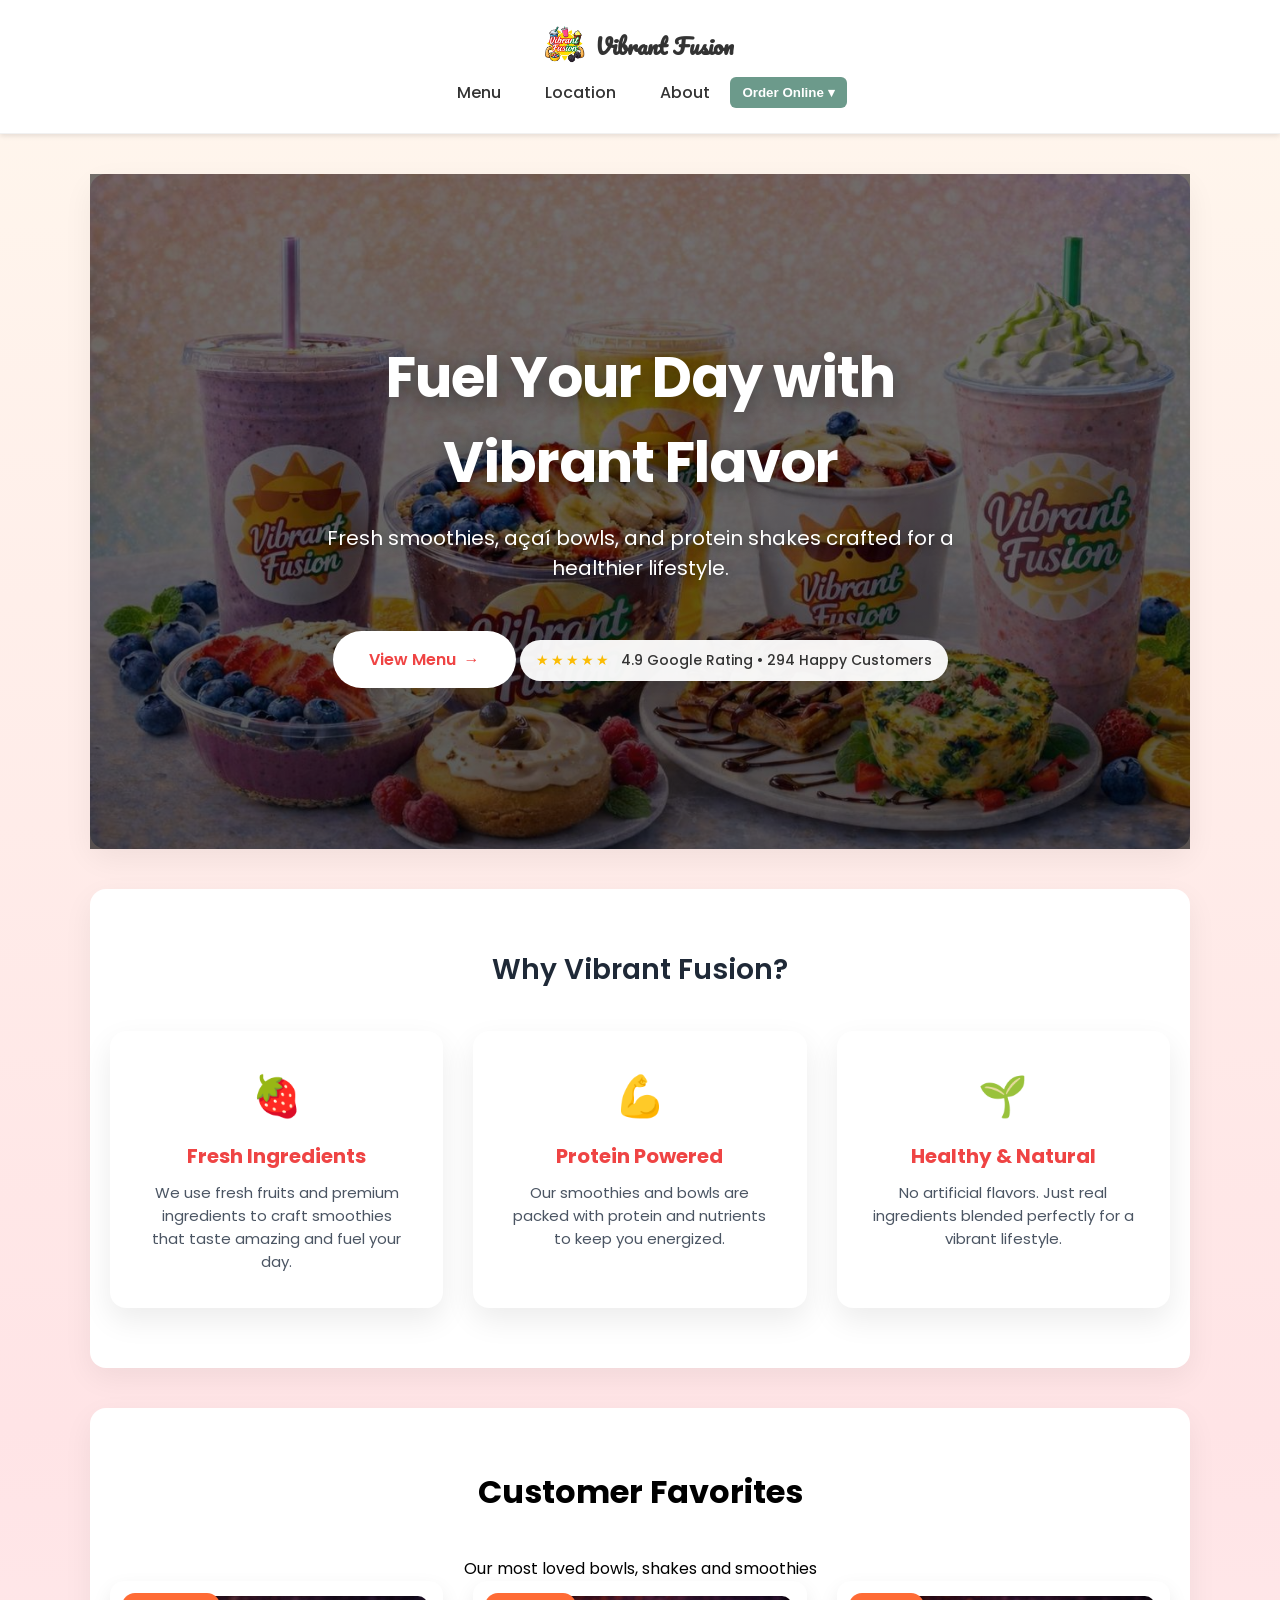
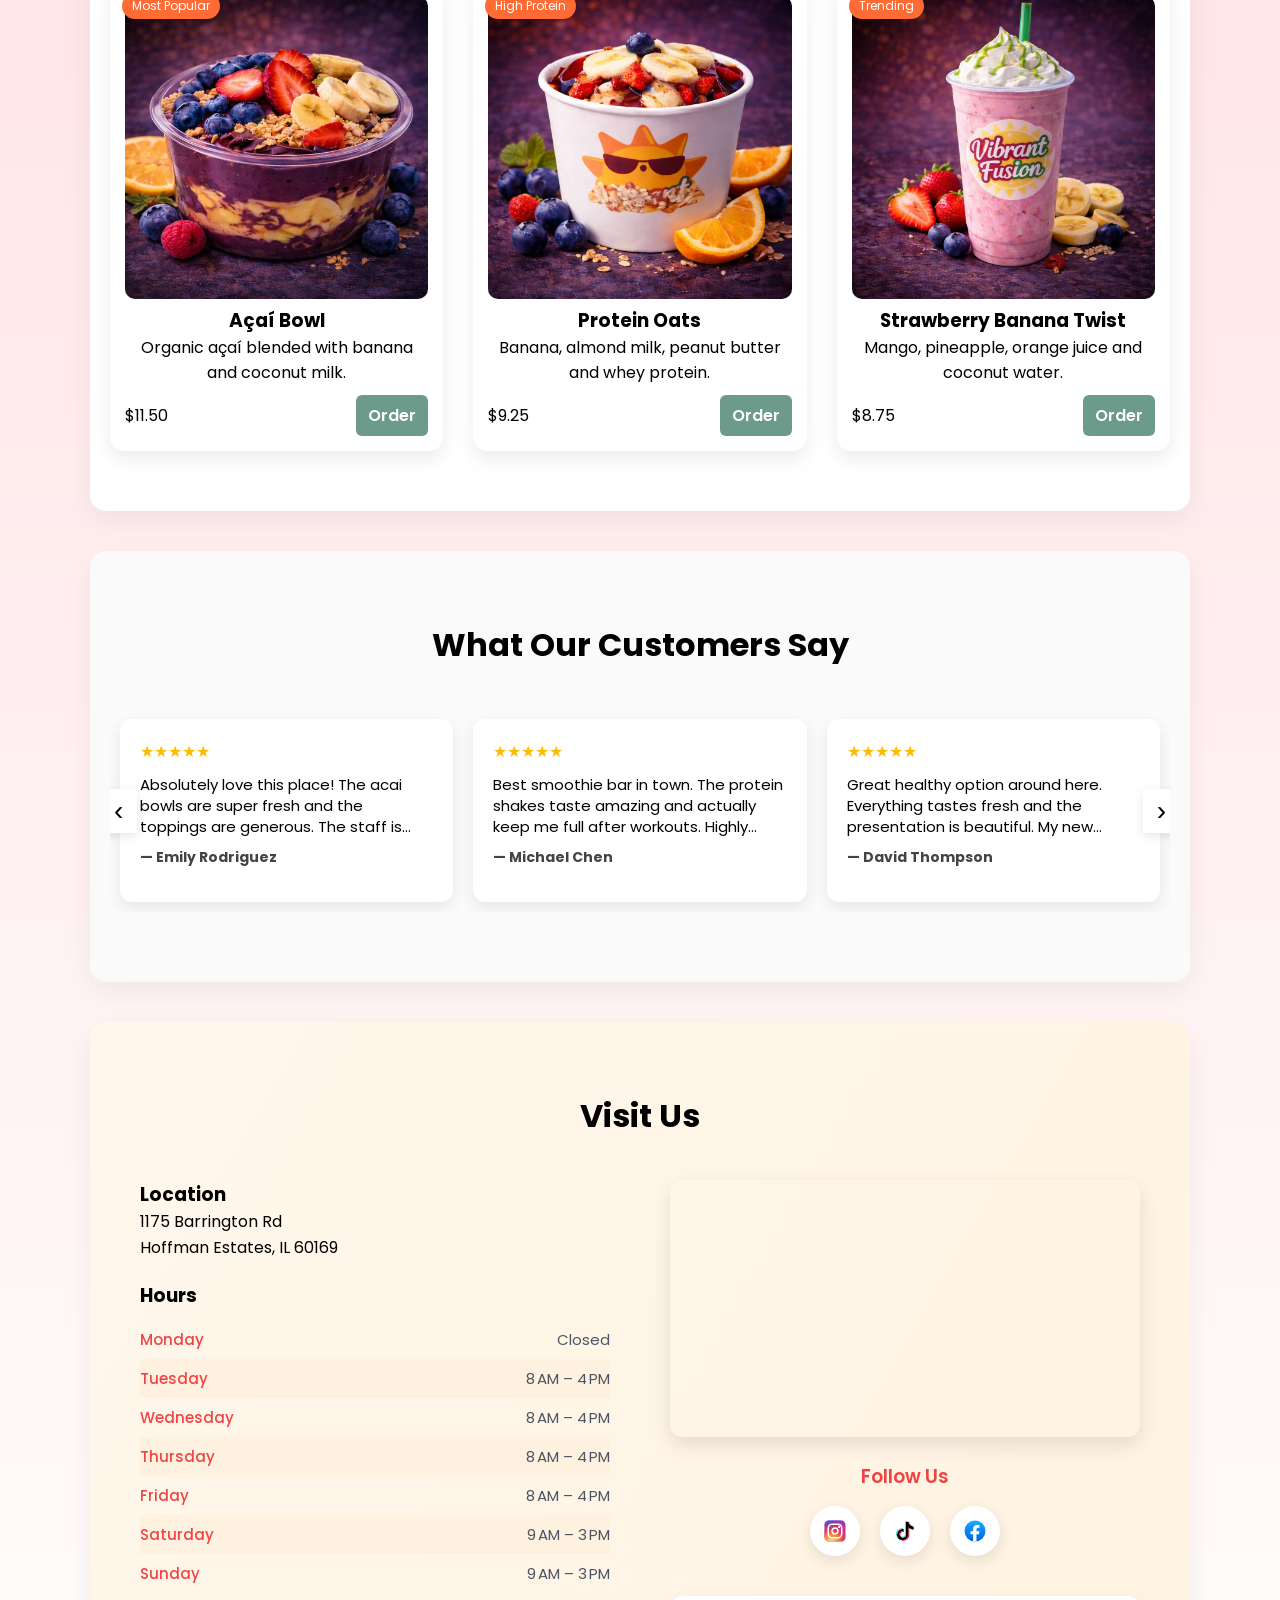
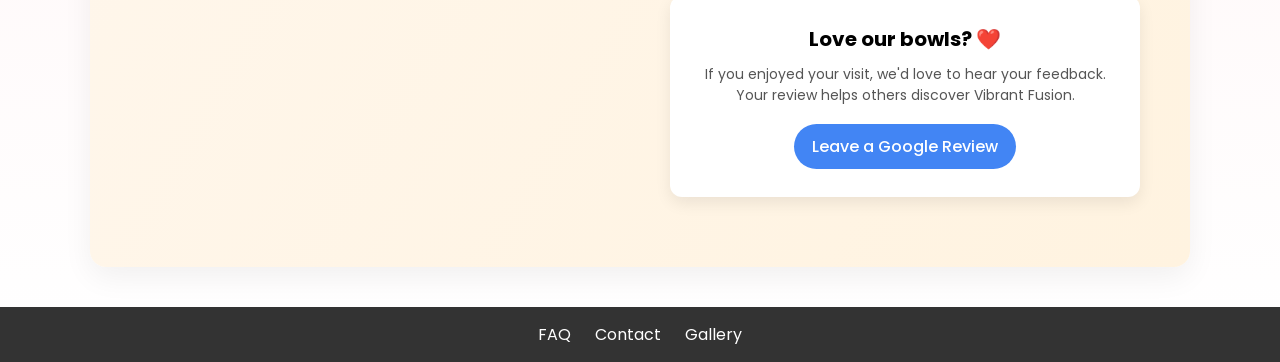
==== commit 3d7a889a: "added google reviews" ====
--- a/index.html
+++ b/index.html
@@ -83,9 +83,25 @@
   <div class="hero-content">
     <h1>Fuel Your Day with Vibrant Flavor</h1>
     <p>Fresh smoothies, açaí bowls, and protein shakes crafted for a healthier lifestyle.</p>
+
     <a href="menu.html" class="hero-button">
-  View Menu <span class="arrow">→</span>
-</a>
+      View Menu <span class="arrow">→</span>
+    </a>
+
+    <!-- Google Reviews Badge -->
+    <a href="https://search.google.com/local/reviews?placeid=ChIJ-Q8ORmGpD4gRzUSldM9u1Vg"
+       target="_blank"
+       class="google-badge"
+       id="google-badge">
+
+      <div class="badge-stars">★★★★★</div>
+      <div class="badge-text">
+        <span id="badge-rating">4.9</span> Google Rating •
+        <span id="badge-count">294</span> Happy Customers
+      </div>
+
+    </a>
+
   </div>
 </section>
 
@@ -124,38 +140,53 @@
 
     <div class="card">
       <span class="badge popular">Most Popular</span>
-      <img src="images/cf-acai.jpg" alt="Tropical Acai Bowl">
-      <h3>Tropical Açaí Bowl</h3>
+      <img src="images/fi-acai-bowl.jpeg" alt="Tropical Acai Bowl">
+      <h3>Açaí Bowl</h3>
       <p>Organic açaí blended with banana and coconut milk.</p>
       <div class="card-footer">
         <span>$11.50</span>
-        <a href="#" class="order-btn">Order</a>
+        <a href="menu.html" class="order-btn">Order</a>
       </div>
     </div>
 
     <div class="card">
       <span class="badge protein">High Protein</span>
-      <img src="images/cf-protein.jpg" alt="Protein Shake">
-      <h3>Protein Power Shake</h3>
+      <img src="images/fi-protein-oats.jpeg" alt="Protein Shake">
+      <h3>Protein Oats</h3>
       <p>Banana, almond milk, peanut butter and whey protein.</p>
       <div class="card-footer">
         <span>$9.25</span>
-        <a href="#" class="order-btn">Order</a>
+        <a href="menu.html" class="order-btn">Order</a>
       </div>
     </div>
 
     <div class="card">
       <span class="badge trending">Trending</span>
-      <img src="images/cf-acai.jpg" alt="Mango Smoothie">
-      <h3>Mango Sunrise Smoothie</h3>
+      <img src="images/fi-sb-twist.jpeg" alt="Mango Smoothie">
+      <h3>Strawberry Banana Twist</h3>
       <p>Mango, pineapple, orange juice and coconut water.</p>
       <div class="card-footer">
         <span>$8.75</span>
-        <a href="#" class="order-btn">Order</a>
-      </div>
-    </div>
-
-  </div>
+        <a href="menu.html" class="order-btn">Order</a>
+      </div>
+    </div>
+
+  </div>
+</section>
+
+<section class="reviews-section">
+  <h2>What Our Customers Say</h2>
+
+  <div class="reviews-slider">
+
+    <button class="slider-btn prev">‹</button>
+
+    <div class="reviews-track" id="reviews-track"></div>
+
+    <button class="slider-btn next">›</button>
+
+  </div>
+
 </section>
 
 <section class="visit-section">
@@ -217,6 +248,22 @@
     </a>
   </div>
 </div>
+<div class="review-cta">
+
+  <h3>Love our bowls? ❤️</h3>
+
+  <p>
+    If you enjoyed your visit, we'd love to hear your feedback.
+    Your review helps others discover Vibrant Fusion.
+  </p>
+
+  <a href="https://g.page/r/Cc1EpXTPbtVYEAE/review"
+     target="_blank"
+     class="review-cta-button">
+     Leave a Google Review
+  </a>
+
+</div>
 
     </div>
 
@@ -235,5 +282,6 @@
   </div>
 </footer>
 <script src="js/script.js"></script>
+<script src="js/reviews.js"></script>
 </body>
 </html>
--- a/css/styles.css
+++ b/css/styles.css
@@ -1010,3 +1010,217 @@
   background: #e65c00;       /* exact hover color as desktop */
   color: #fff;               /* text stays white */
 }
+
+.google-badge {
+  margin-top: 22px;
+  display: inline-flex;
+  align-items: center;
+  gap: 10px;
+  padding: 10px 16px;
+  background: rgba(255,255,255,0.95);
+  border-radius: 30px;
+  text-decoration: none;
+  color: #333;
+  font-size: 14px;
+  font-weight: 500;
+  box-shadow: 0 4px 10px rgba(0,0,0,0.08);
+  transition: transform 0.2s ease, box-shadow 0.2s ease;
+}
+
+.google-badge:hover {
+  transform: translateY(-2px);
+  box-shadow: 0 6px 14px rgba(0,0,0,0.12);
+}
+
+.badge-stars {
+  color: #fbbc04;
+  font-size: 14px;
+  letter-spacing: 2px;
+}
+
+.badge-text {
+  white-space: nowrap;
+}
+
+@media (max-width: 600px) {
+  .google-badge {
+    font-size: 13px;
+    padding: 8px 14px;
+  }
+}
+
+
+.reviews-section {
+  padding: 70px 20px;
+  background: #fafafa;
+  text-align: center;
+}
+
+.reviews-section h2 {
+  margin-bottom: 40px;
+  font-size: 32px;
+}
+
+.reviews-slider {
+  position: relative;
+  max-width: 1100px;
+  margin: auto;
+  overflow: hidden;
+}
+
+.reviews-track {
+  display: flex;
+  transition: transform 0.4s ease;
+}
+
+.review-card {
+  background: white;
+  border-radius: 12px;
+  padding: 20px;
+  margin: 10px;
+  flex: 0 0 calc(33.33% - 20px);
+  box-shadow: 0 6px 16px rgba(0,0,0,0.08);
+  text-align: left;
+}
+
+.review-stars {
+  color: #fbbc04;
+  margin-bottom: 10px;
+}
+
+.review-text {
+  font-size: 15px;
+  line-height: 1.4;
+  margin-bottom: 10px;
+
+  display: -webkit-box;
+  -webkit-line-clamp: 3;
+  -webkit-box-orient: vertical;
+  overflow: hidden;
+}
+
+.review-name {
+  font-weight: bold;
+  font-size: 14px;
+  color: #444;
+}
+
+/* Button Slide */
+
+.review-buttons {
+  display: flex;
+  flex-direction: column;
+  gap: 12px;
+  justify-content: center;
+  align-items: center;
+}
+
+.review-buttons a {
+  padding: 10px 18px;
+  border-radius: 25px;
+  text-decoration: none;
+  font-weight: 500;
+}
+
+.google-read {
+  background: #f5f5f5;
+  color: #333;
+}
+
+.google-write {
+  background: #4285F4;
+  color: white;
+}
+
+/* Slider buttons */
+
+.slider-btn {
+  position: absolute;
+  top: 50%;
+  transform: translateY(-50%);
+  border: none;
+  background: white;
+  font-size: 28px;
+  padding: 6px 14px;
+  cursor: pointer;
+  box-shadow: 0 3px 10px rgba(0,0,0,0.1);
+}
+
+.prev { left: -10px; }
+.next { right: -10px; }
+
+/* Responsive */
+
+@media (max-width: 900px) {
+
+  .review-card {
+    flex: 0 0 calc(50% - 20px);
+  }
+
+}
+
+@media (max-width: 600px) {
+
+  .review-card {
+    flex: 0 0 100%;
+  }
+
+}
+
+.review-cta {
+
+  margin-top: 40px;
+  padding: 28px 24px;
+
+  background: #ffffff;
+
+  border-radius: 12px;
+
+  text-align: center;
+
+  box-shadow: 0 6px 16px rgba(0,0,0,0.08);
+
+}
+
+.review-cta h3 {
+
+  font-size: 20px;
+  margin-bottom: 10px;
+
+}
+
+.review-cta p {
+
+  font-size: 14px;
+  color: #555;
+  margin-bottom: 18px;
+
+}
+
+.review-cta-button {
+
+  display: inline-block;
+
+  padding: 10px 18px;
+
+  background: #4285F4;
+
+  color: white;
+
+  border-radius: 24px;
+
+  text-decoration: none;
+
+  font-weight: 500;
+
+  transition: transform 0.2s ease, box-shadow 0.2s ease;
+
+}
+
+.review-cta-button:hover {
+
+  transform: translateY(-2px);
+
+  box-shadow: 0 4px 12px rgba(0,0,0,0.15);
+
+}
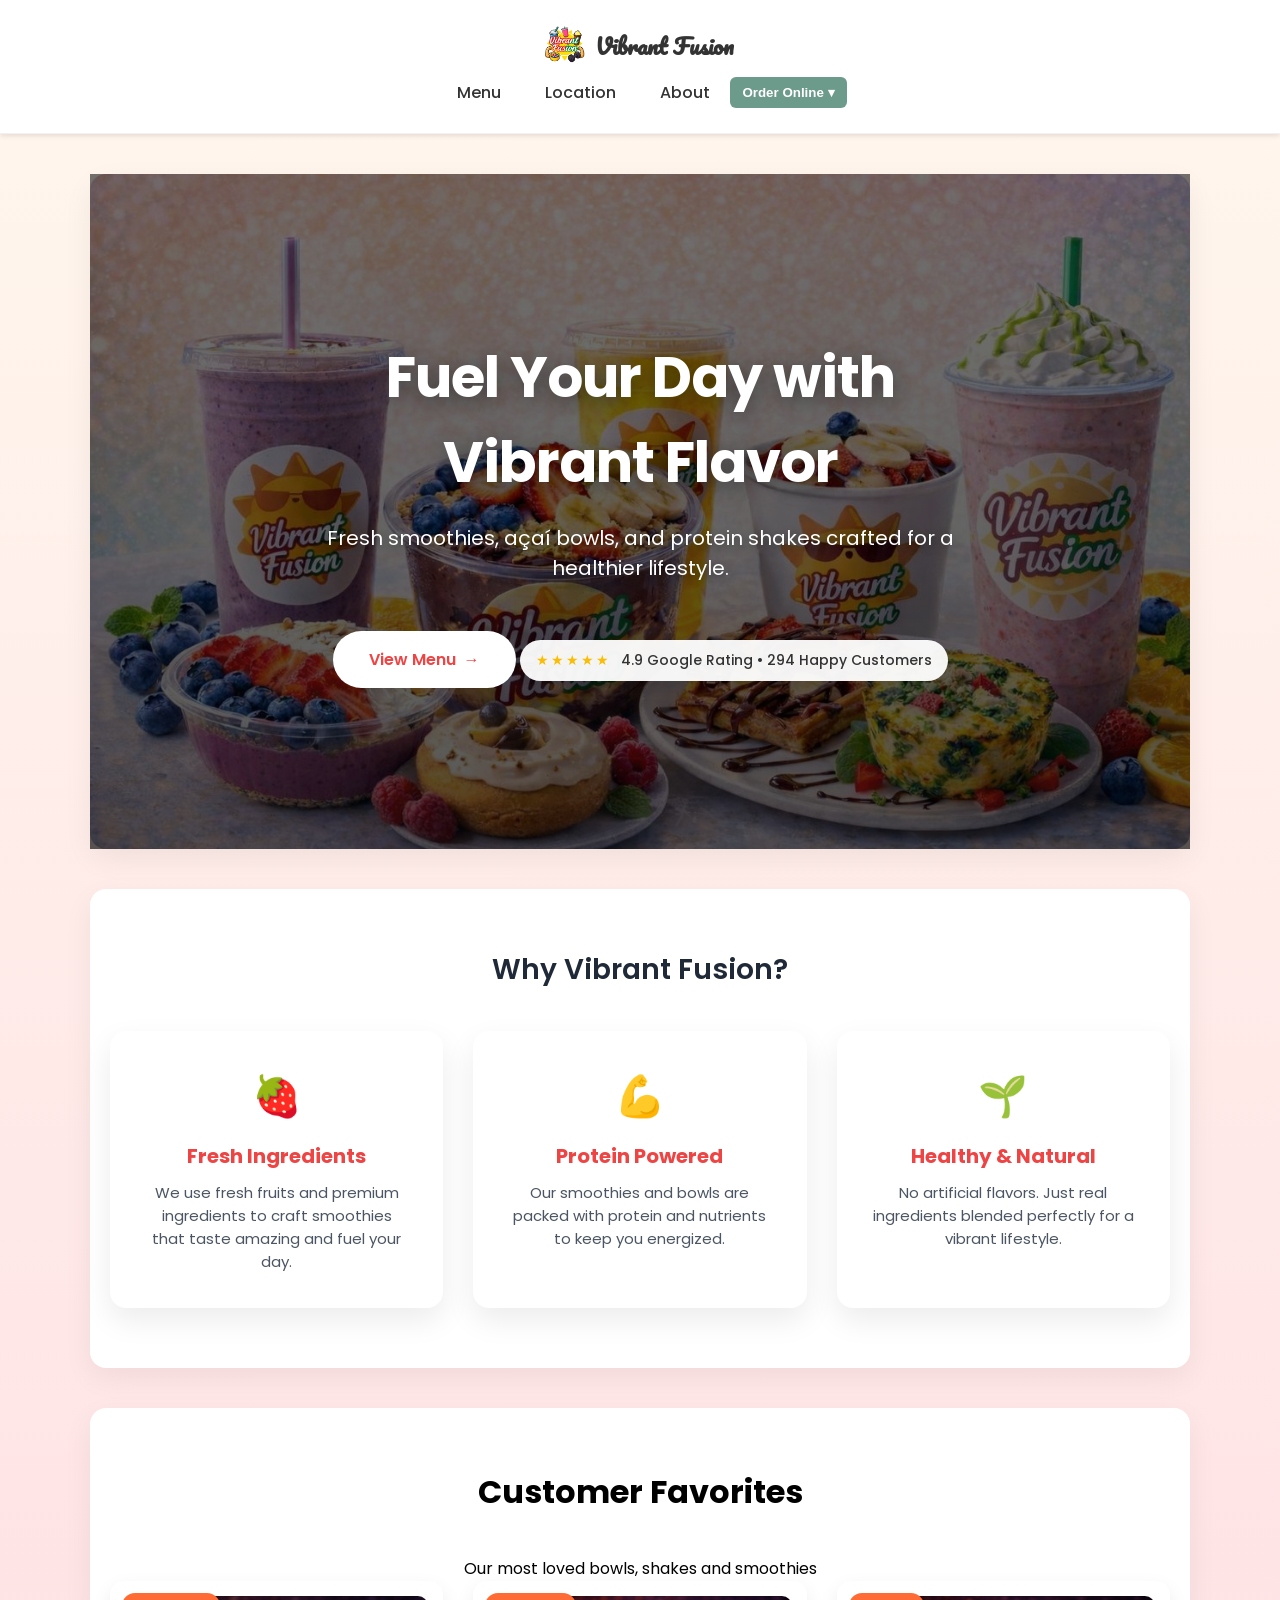
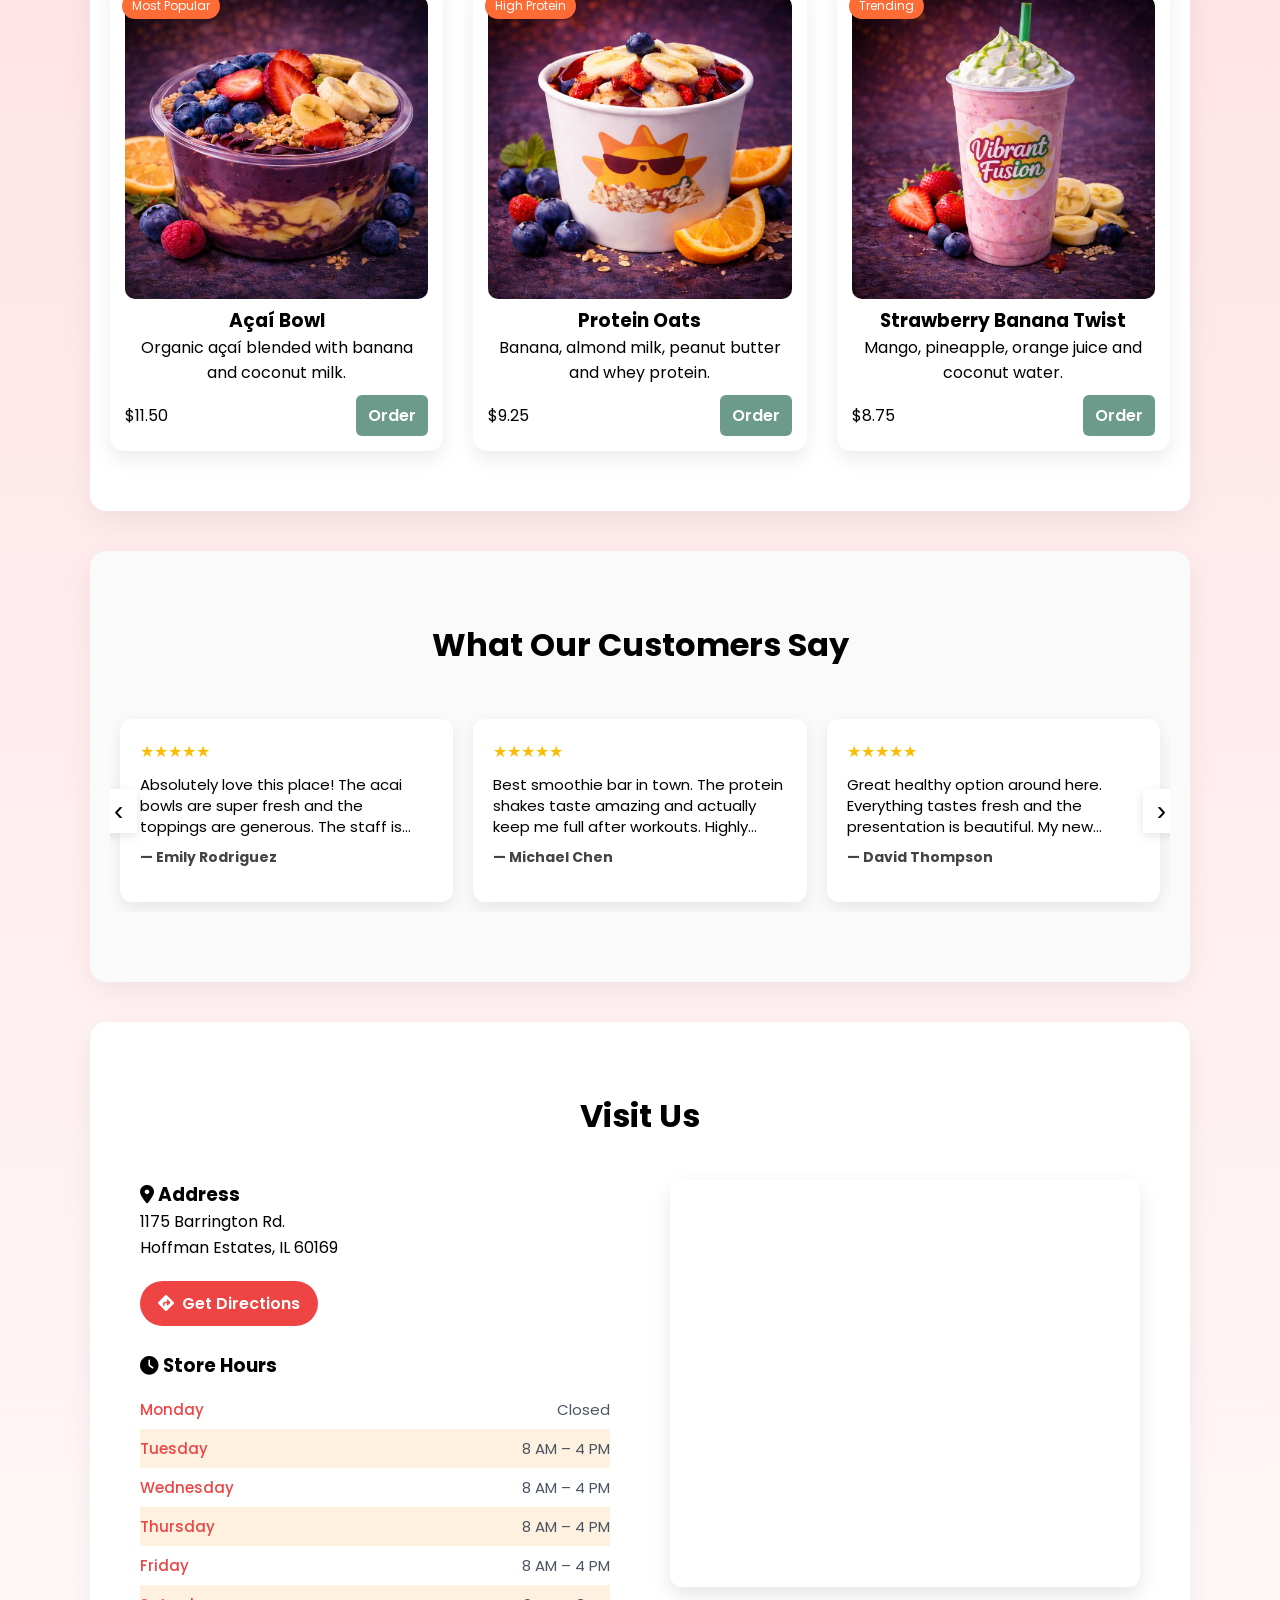
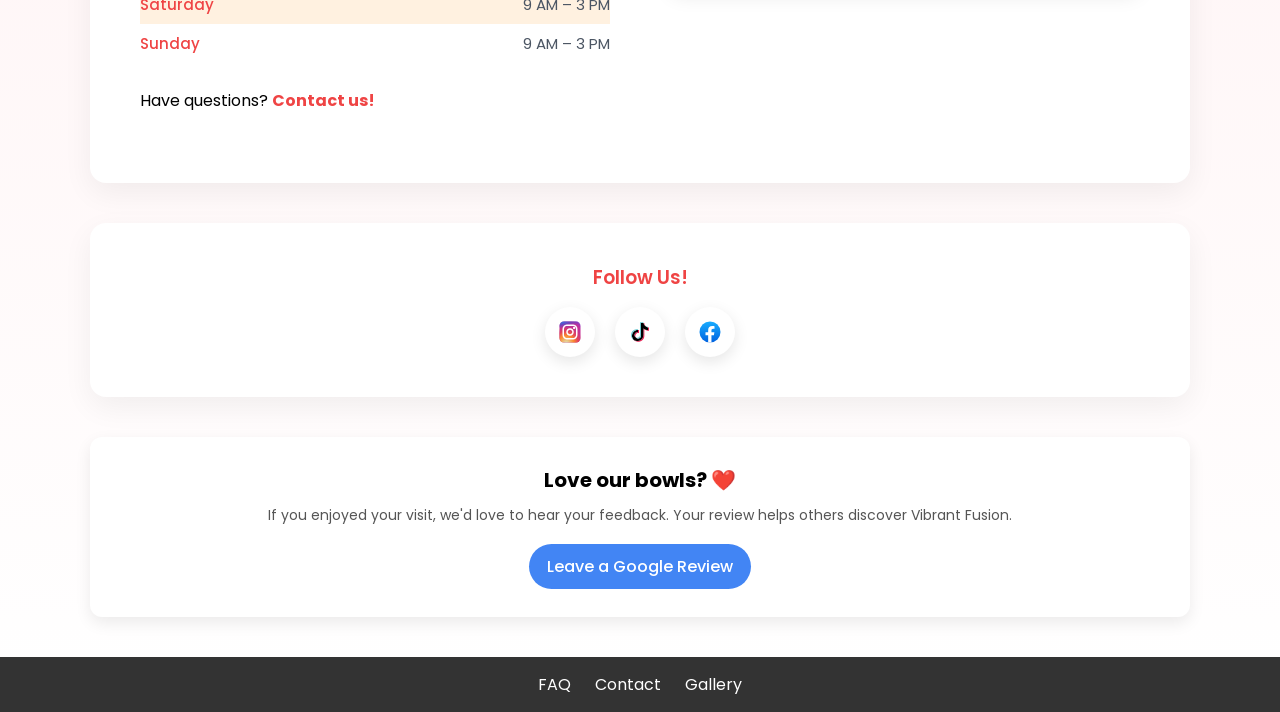
==== commit 6f8e4f87: "added location, contact and about pages" ====
--- a/index.html
+++ b/index.html
@@ -190,88 +190,117 @@
 </section>
 
 <section class="visit-section">
-
   <h2>Visit Us</h2>
-
-  <div class="visit-container">
-
-    <!-- LEFT COLUMN -->
-    <div class="visit-left">
-
-      <h3>Location</h3>
-
-      <p class="address">
-        1175 Barrington Rd<br>
-        Hoffman Estates, IL 60169
-      </p>
-
-      <h3>Hours</h3>
-
-  <table class="hours-table">
-    <tr><td>Monday</td><td>Closed</td></tr>
-    <tr><td>Tuesday</td><td>8 AM – 4 PM</td></tr>
-    <tr><td>Wednesday</td><td>8 AM – 4 PM</td></tr>
-    <tr><td>Thursday</td><td>8 AM – 4 PM</td></tr>
-    <tr><td>Friday</td><td>8 AM – 4 PM</td></tr>
-    <tr><td>Saturday</td><td>9 AM – 3 PM</td></tr>
-    <tr><td>Sunday</td><td>9 AM – 3 PM</td></tr>
-  </table>
-
-    </div>
-
-    <!-- RIGHT COLUMN -->
-    <div class="visit-right">
-
-      <div class="map-container">
-        <iframe
-          src="https://www.google.com/maps?q=1175+Barrington+Rd+Hoffman+Estates+IL+60169&output=embed"
-          width="100%"
-          height="250"
-          style="border:0;"
-          loading="lazy">
-        </iframe>
-      </div>
-
-
-
-      <div class="follow-us-block">
-  <h3>Follow Us</h3>
-  <div class="social-icons">
-    <a href="#" target="_blank" class="instagram">
-      <img src="images/instagram.svg" alt="Instagram">
-    </a>
-    <a href="#" target="_blank" class="tiktok">
-      <img src="images/tiktok.svg" alt="TikTok">
-    </a>
-    <a href="#" target="_blank" class="facebook">
-      <img src="images/facebook.svg" alt="Facebook">
-    </a>
-  </div>
-</div>
-<div class="review-cta">
-
+<div class="visit-container">
+
+
+<!-- LEFT SIDE -->
+
+<div class="visit-left">
+
+<h3><i class="fas fa-map-marker-alt"></i> Address</h3>
+
+<p class="address">
+1175 Barrington Rd.<br>
+Hoffman Estates, IL 60169
+</p>
+
+<a class="btn-primary"
+href="https://www.google.com/maps/place/?q=place_id:ChIJ-Q8ORmGpD4gRzUSldM9u1Vg"
+target="_blank">
+
+<i class="fas fa-directions"></i> Get Directions
+
+</a>
+
+
+<br><br>
+
+
+<h3><i class="fas fa-clock"></i> Store Hours</h3>
+
+<table class="hours-table">
+
+<tr><td>Monday</td><td>Closed</td></tr>
+<tr><td>Tuesday</td><td>8 AM – 4 PM</td></tr>
+<tr><td>Wednesday</td><td>8 AM – 4 PM</td></tr>
+<tr><td>Thursday</td><td>8 AM – 4 PM</td></tr>
+<tr><td>Friday</td><td>8 AM – 4 PM</td></tr>
+<tr><td>Saturday</td><td>9 AM – 3 PM</td></tr>
+<tr><td>Sunday</td><td>9 AM – 3 PM</td></tr>
+
+</table>
+<br>
+<!-- New Contact link -->
+    <p class="contact-link">
+      Have questions?
+      <a href="contact.html"><strong>Contact us!</strong></a>
+    </p>
+</div>
+
+
+<!-- RIGHT SIDE MAP -->
+
+<div class="visit-right">
+
+<div class="map-container">
+
+<iframe
+width="100%"
+height="400"
+style="border:0"
+loading="lazy"
+allowfullscreen
+src="https://www.google.com/maps?q=place_id:ChIJ-Q8ORmGpD4gRzUSldM9u1Vg&output=embed">
+</iframe>
+
+</div>
+
+</div>
+
+
+</div>
+
+</section>
+
+
+
+<!-- SOCIAL SECTION -->
+
+<section class="follow-us-block">
+
+<h3>Follow Us!</h3>
+
+<div class="social-icons">
+
+<a href="https://www.instagram.com/vibrantfusion" target="_blank" class="instagram">
+<img src="images/instagram.svg" alt="Instagram">
+</a>
+
+<a href="https://www.facebook.com/vibrantfusion1" target="_blank" class="tiktok">
+<img src="images/tiktok.svg" alt="TikTok">
+</a>
+
+<a href="https://www.tiktok.com/@vibrant_fusion" target="_blank" class="facebook">
+<img src="images/facebook.svg" alt="Facebook">
+</a>
+
+</div>
+
+</section>
+
+<section class="review-cta">
   <h3>Love our bowls? ❤️</h3>
-
   <p>
     If you enjoyed your visit, we'd love to hear your feedback.
     Your review helps others discover Vibrant Fusion.
   </p>
-
   <a href="https://g.page/r/Cc1EpXTPbtVYEAE/review"
      target="_blank"
      class="review-cta-button">
-     Leave a Google Review
+    Leave a Google Review
   </a>
-
-</div>
-
-    </div>
-
-  </div>
-
-</section>
-
-
+</section>
 
 
 <footer class="footer-bar">
--- a/css/styles.css
+++ b/css/styles.css
@@ -26,10 +26,7 @@
   );
 }
 
-.btn-primary {
-  background: linear-gradient(135deg, #fb923c, #ef4444);
-  color: white;
-}
+
 
 /* NAVBAR */
 
@@ -109,11 +106,32 @@
   text-decoration:none;
   transition:0.25s;
 }
+.btn-primary {
+  background: linear-gradient(135deg, #fb923c, #ef4444);
+  color: white;
+}
 
 .btn-primary:hover {
   background:#fef3f2;
   transform:translateY(-2px);
   box-shadow:0 8px 25px rgba(0,0,0,0.15);
+}
+.btn-primary{
+display:inline-flex;
+align-items:center;
+gap:8px;
+background:#ef4444;
+color:white;
+padding:10px 18px;
+border-radius:25px;
+text-decoration:none;
+font-weight:600;
+transition:0.2s;
+}
+
+.btn-primary:hover{
+background:#dc2626;
+transform:translateY(-1px);
 }
 
 /* HERO SECTION */
@@ -597,7 +615,7 @@
 
 /* VISIT SECTION */
 .visit-section {
-  background: linear-gradient(120deg, #fff7ed 0%, #fff3e0 100%);
+  background: white;
   padding: 70px 20px;
   text-align: center;
 }
@@ -1224,3 +1242,183 @@
   box-shadow: 0 4px 12px rgba(0,0,0,0.15);
 
 }
+
+form input,
+form textarea{
+width:100%;
+padding:12px;
+margin-bottom:14px;
+border-radius:8px;
+border:1px solid #ddd;
+font-family:'Poppins',sans-serif;
+}
+
+form textarea{
+resize:vertical;
+}
+
+.chat-links{
+display:flex;
+gap:12px;
+margin-top:10px;
+flex-wrap:wrap;
+}
+
+.chat-btn{
+display:inline-flex;
+align-items:center;
+gap:8px;
+padding:10px 16px;
+border-radius:30px;
+text-decoration:none;
+font-weight:500;
+color:white;
+transition:0.2s;
+}
+
+.chat-btn i{
+font-size:18px;
+}
+
+.chat-btn.whatsapp{
+background:#25D366;
+}
+
+.chat-btn.whatsapp:hover{
+background:#1ebe5d;
+}
+
+.chat-btn.messenger{
+background:#1877F2;
+}
+
+.chat-btn.messenger:hover{
+background:#0f65d9;
+}
+
+.location-link{
+display:inline-flex;
+align-items:center;
+gap:6px;
+margin-left:8px;
+padding:6px 12px;
+background:#ef4444;
+color:white;
+border-radius:20px;
+font-size:14px;
+text-decoration:none;
+transition:0.2s;
+}
+
+.location-link:hover{
+background:#dc2626;
+transform:translateY(-1px);
+}
+
+.contact-links{
+display:flex;
+flex-direction:column;
+gap:12px;
+margin-top:10px;
+}
+
+.contact-chip{
+display:inline-flex;
+align-items:center;
+gap:10px;
+padding:10px 16px;
+background:#fff7ed;
+border-radius:30px;
+text-decoration:none;
+color:#1f2937;
+font-weight:500;
+width:fit-content;
+box-shadow:0 4px 12px rgba(0,0,0,0.08);
+transition:0.2s;
+}
+
+.contact-chip i{
+color:#ef4444;
+font-size:16px;
+}
+
+.contact-chip:hover{
+transform:translateY(-2px);
+box-shadow:0 6px 16px rgba(0,0,0,0.12);
+}
+
+.contact-link a {
+  color: #ef4444;        /* brand red */
+  text-decoration: none;
+  font-weight: 600;
+  transition: 0.2s;
+}
+
+.contact-link a:hover {
+  text-decoration: underline;
+  color: #dc2626;        /* darker red on hover */
+}
+
+.faq-section {
+   max-width: 900px;
+   margin: 50px auto;
+   padding: 30px;
+   background: white;
+   border-radius: 16px;
+   box-shadow: 0 10px 25px rgba(0,0,0,0.06);
+ }
+ .faq-section h1 {
+   font-family: 'Pacifico', cursive;
+   color: #ef4444;
+   font-size: 2.5rem;
+   text-align: center;
+   margin-bottom: 30px;
+ }
+ .faq-item {
+   margin-bottom: 20px;
+ }
+ .faq-item h3 {
+   font-size: 1.2rem;
+   color: #1f2937;
+   cursor: pointer;
+   position: relative;
+   padding-right: 20px;
+ }
+ .faq-item h3::after {
+   content: '\f107';
+   font-family: 'Font Awesome 6 Free';
+   font-weight: 900;
+   position: absolute;
+   right: 0;
+   top: 0;
+   color: #ef4444;
+   transition: transform 0.3s ease;
+ }
+ .faq-item p {
+   font-size: 1rem;
+   color: #4b5563;
+   margin-top: 8px;
+   display: none;
+ }
+ .faq-item.open p {
+   display: block;
+ }
+ .faq-item.open h3::after {
+   transform: rotate(180deg);
+ }
+ .faq-links {
+   text-align: center;
+   margin-top: 40px;
+   font-size: 1rem;
+ }
+ .faq-links a {
+   color: #ef4444;
+   font-weight: 600;
+   text-decoration: none;
+   border-bottom: 2px solid #ef4444;
+   transition: 0.25s;
+ }
+ .faq-links a:hover {
+   color: #f97316;
+   border-bottom-color: #f97316;
+ }
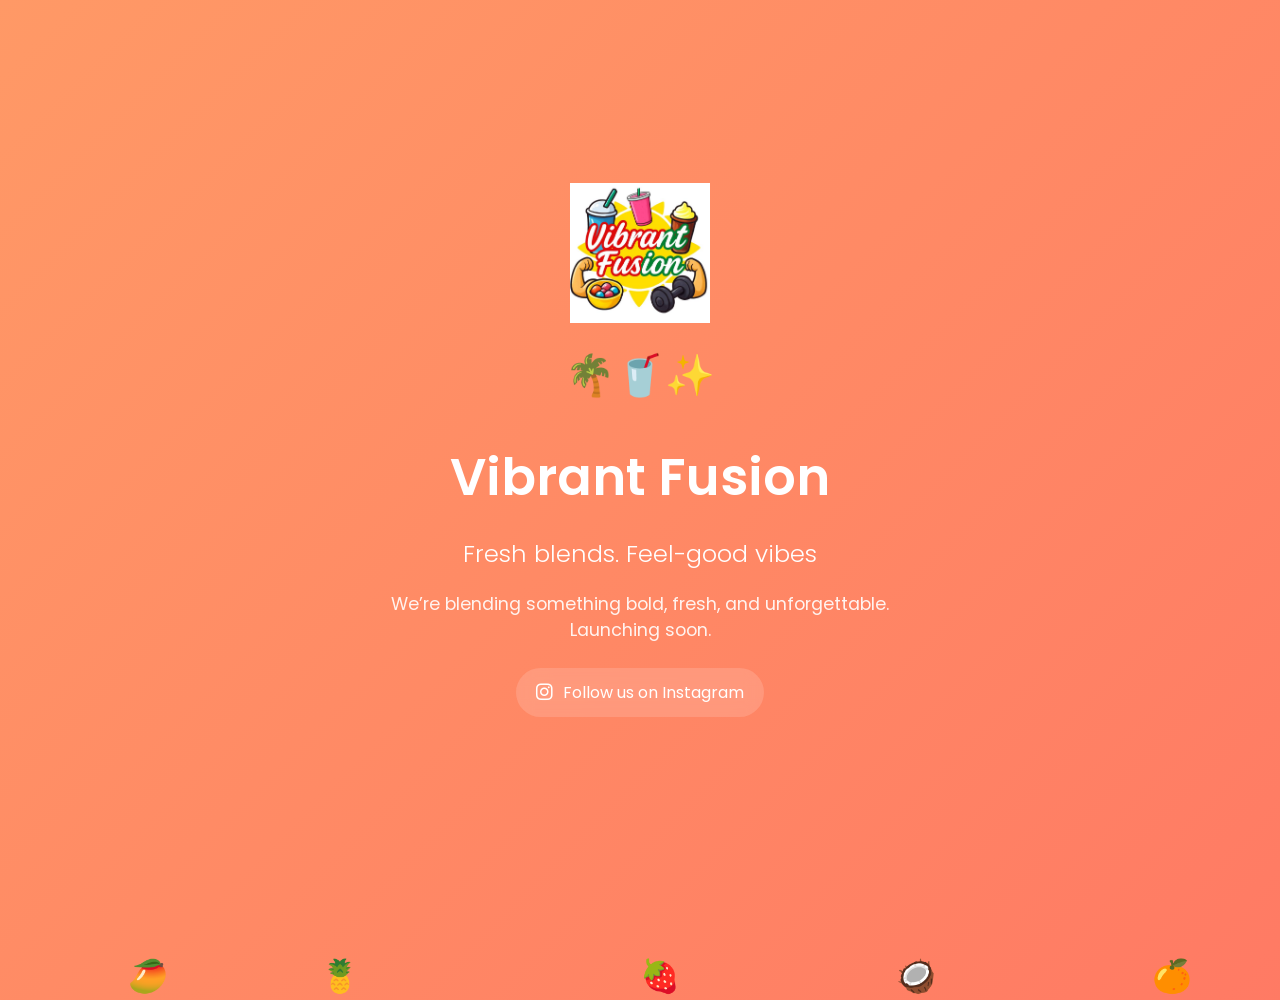
==== commit 26ea86cc: "coming-soon on index" ====
--- a/index.html
+++ b/index.html
@@ -1,316 +1,155 @@
 <!DOCTYPE html>
 <html lang="en">
 <head>
-<meta charset="UTF-8">
-<meta name="viewport" content="width=device-width, initial-scale=1.0">
-<title>Vibrant Fusion</title>
-<link rel="stylesheet" href="css/styles.css">
-<link href="https://fonts.googleapis.com/css2?family=Poppins:wght@300;400;600;700&display=swap" rel="stylesheet">
-<link href="https://fonts.googleapis.com/css2?family=Pacifico&display=swap" rel="stylesheet">
-<link rel="stylesheet" href="https://cdnjs.cloudflare.com/ajax/libs/font-awesome/6.4.0/css/all.min.css" integrity="sha512-pVtXn1Y7ERX5ax0lUuVcx2D3J0qFhZ2N8Xh6Xk1Sl/NxZ2J6ZoHtVkOmmPk/1dj+1K0pKxqGhzW5NeXjF1Q5Mw==" crossorigin="anonymous" referrerpolicy="no-referrer" />
+  <meta charset="UTF-8" />
+  <meta name="viewport" content="width=device-width, initial-scale=1.0"/>
+  <title>Vibrant Fusion – Coming Soon</title>
+
+  <link href="https://fonts.googleapis.com/css2?family=Poppins:wght@300;600&display=swap" rel="stylesheet">
+
+  <!-- Font Awesome for Instagram icon -->
+  <link rel="stylesheet" href="https://cdnjs.cloudflare.com/ajax/libs/font-awesome/6.5.0/css/all.min.css">
+
+  <style>
+    body {
+      margin: 0;
+      font-family: 'Poppins', sans-serif;
+      background: linear-gradient(135deg, #ff9966, #ff5e62, #ffc371);
+      background-size: 400% 400%;
+      animation: gradientShift 10s ease infinite;
+      color: #fff;
+      display: flex;
+      align-items: center;
+      justify-content: center;
+      height: 100vh;
+      text-align: center;
+      overflow: hidden;
+    }
+
+    .container {
+      max-width: 650px;
+      padding: 20px;
+      animation: fadeIn 1.2s ease-in-out;
+    }
+
+    h1 {
+      font-size: 3.2rem;
+      margin-bottom: 10px;
+      font-weight: 600;
+    }
+
+    h2 {
+      font-size: 1.5rem;
+      font-weight: 300;
+      margin-bottom: 20px;
+    }
+
+    p {
+      font-size: 1.1rem;
+      opacity: 0.9;
+    }
+
+    .emoji {
+      font-size: 2.5rem;
+      margin-bottom: 15px;
+      animation: float 3s ease-in-out infinite;
+    }
+
+    /* Instagram button */
+    .instagram {
+      margin-top: 25px;
+    }
+
+    .instagram a {
+      display: inline-flex;
+      align-items: center;
+      gap: 10px;
+      padding: 12px 20px;
+      border-radius: 30px;
+      background: rgba(255,255,255,0.15);
+      color: #fff;
+      text-decoration: none;
+      font-size: 1rem;
+      transition: all 0.3s ease;
+      backdrop-filter: blur(8px);
+    }
+
+    .instagram a:hover {
+      background: #fff;
+      color: #ff5e62;
+      transform: translateY(-3px);
+    }
+
+    .instagram i {
+      font-size: 1.2rem;
+    }
+
+    /* floating fruit bubbles */
+    .bubble {
+      position: absolute;
+      bottom: -100px;
+      font-size: 2rem;
+      animation: rise 12s infinite ease-in;
+    }
+
+    .bubble:nth-child(1) { left: 10%; animation-duration: 10s; }
+    .bubble:nth-child(2) { left: 25%; animation-duration: 14s; }
+    .bubble:nth-child(3) { left: 50%; animation-duration: 12s; }
+    .bubble:nth-child(4) { left: 70%; animation-duration: 16s; }
+    .bubble:nth-child(5) { left: 90%; animation-duration: 11s; }
+
+    @keyframes rise {
+      0% { transform: translateY(0) scale(1); opacity: 1; }
+      100% { transform: translateY(-110vh) scale(1.5); opacity: 0; }
+    }
+
+    @keyframes float {
+      0%, 100% { transform: translateY(0px); }
+      50% { transform: translateY(-12px); }
+    }
+
+    @keyframes fadeIn {
+      from { opacity: 0; transform: translateY(20px); }
+      to { opacity: 1; transform: translateY(0); }
+    }
+
+    @keyframes gradientShift {
+      0% { background-position: 0% 50%; }
+      50% { background-position: 100% 50%; }
+      100% { background-position: 0% 50%; }
+    }
+    .logo {
+  width: 140px;
+  margin-bottom: 15px;
+  animation: fadeIn 1s ease-in-out;
+}
+  </style>
 </head>
+
 <body>
 
+  <!-- floating tropical elements -->
+  <div class="bubble">🥭</div>
+  <div class="bubble">🍍</div>
+  <div class="bubble">🍓</div>
+  <div class="bubble">🥥</div>
+  <div class="bubble">🍊</div>
 
-<header class="navbar">
-  <div class="nav-container">
-    <div class="logo">
-      <a href="index.html">
-        <img src="images/vflogo.jpeg" alt="Vibrant Fusion Logo" class="logo-img">
-        Vibrant Fusion
+  <div class="container">
+    <img src="images/vflogo.jpeg" alt="Vibrant Fusion Logo" class="logo">
+    <div class="emoji">🌴🥤✨</div>
+    <h1>Vibrant Fusion</h1>
+    <h2>Fresh blends. Feel-good vibes</h2>
+    <p>We’re blending something bold, fresh, and unforgettable.<br/>Launching soon.</p>
+
+    <!-- Instagram link -->
+    <div class="instagram">
+      <a href="https://instagram.com/vibrantfusion" target="_blank">
+        <i class="fa-brands fa-instagram"></i>
+        Follow us on Instagram
       </a>
-    </div>
-
-    <!-- Desktop / Tablet Links -->
-    <nav class="nav-links">
-      <a href="menu.html">Menu</a>
-      <a href="location.html">Location</a>
-      <a href="about.html">About</a>
-      <div class="order-dropdown">
-        <button class="order-btn" id="orderButton">Order Online ▾</button>
-        <div class="order-menu" id="orderMenu">
-          <a href="tel:+16305551234">📞 Pickup (Call)</a>
-          <a href="https://www.doordash.com/">
-            <img src="images/dd-logo.svg" class="platform-logo"> Order on DoorDash
-          </a>
-          <a href="https://www.grubhub.com/">
-            <img src="images/gh-logo.svg" class="platform-logo"> Order on Grubhub
-          </a>
-        </div>
-      </div>
-    </nav>
-
-    <div class="mobile-navbar-buttons">
-      <a href="menu.html" class="menu-mobile">Menu</a>
-      <div class="order-dropdown">
-        <button class="order-btn order-btn-mobile">Order Online ▾</button>
-        <div class="order-menu" id="orderMenuMobile">
-          <a href="tel:+16305551234">📞 Pickup (Call)</a>
-          <a href="https://www.doordash.com/">
-            <img src="images/dd-logo.svg" class="platform-logo"> Order on DoorDash
-          </a>
-          <a href="https://www.grubhub.com/">
-            <img src="images/gh-logo.svg" class="platform-logo"> Order on Grubhub
-          </a>
-        </div>
-      </div>
-    </div>
-
-    <!-- Mobile Hamburger -->
-    <div class="hamburger" id="hamburger">
-      ☰
     </div>
   </div>
 
-  <!-- Mobile Menu -->
-  <div class="mobile-menu" id="mobileMenu">
-    <a href="location.html">Location</a>
-    <a href="about.html">About</a>
-    <a href="gallery.html">Gallery</a>
-    <a href="faq.html">FAQ</a>
-    <a href="contact.html">Contact</a>
-  </div>
-</header>
-
-
-
-
-
-<!-- HERO SECTION -->
-<section class="hero">
-  <div class="hero-overlay"></div>
-
-  <div class="hero-content">
-    <h1>Fuel Your Day with Vibrant Flavor</h1>
-    <p>Fresh smoothies, açaí bowls, and protein shakes crafted for a healthier lifestyle.</p>
-
-    <a href="menu.html" class="hero-button">
-      View Menu <span class="arrow">→</span>
-    </a>
-
-    <!-- Google Reviews Badge -->
-    <a href="https://search.google.com/local/reviews?placeid=ChIJ-Q8ORmGpD4gRzUSldM9u1Vg"
-       target="_blank"
-       class="google-badge"
-       id="google-badge">
-
-      <div class="badge-stars">★★★★★</div>
-      <div class="badge-text">
-        <span id="badge-rating">4.9</span> Google Rating •
-        <span id="badge-count">294</span> Happy Customers
-      </div>
-
-    </a>
-
-  </div>
-</section>
-
-
-<section class="features">
-  <h2 class="section-title">Why Vibrant Fusion?</h2>
-
-  <div class="feature-grid">
-
-    <div class="feature-card">
-      <div class="feature-icon">🍓</div>
-      <h3>Fresh Ingredients</h3>
-      <p>We use fresh fruits and premium ingredients to craft smoothies that taste amazing and fuel your day.</p>
-    </div>
-
-    <div class="feature-card">
-      <div class="feature-icon">💪</div>
-      <h3>Protein Powered</h3>
-      <p>Our smoothies and bowls are packed with protein and nutrients to keep you energized.</p>
-    </div>
-
-    <div class="feature-card">
-      <div class="feature-icon">🌱</div>
-      <h3>Healthy & Natural</h3>
-      <p>No artificial flavors. Just real ingredients blended perfectly for a vibrant lifestyle.</p>
-    </div>
-
-  </div>
-</section>
-
-<section class="featured-section">
-  <h2>Customer Favorites</h2>
-   <p>Our most loved bowls, shakes and smoothies</p>
-
-  <div class="featured-grid">
-
-    <div class="card">
-      <span class="badge popular">Most Popular</span>
-      <img src="images/fi-acai-bowl.jpeg" alt="Tropical Acai Bowl">
-      <h3>Açaí Bowl</h3>
-      <p>Organic açaí blended with banana and coconut milk.</p>
-      <div class="card-footer">
-        <span>$11.50</span>
-        <a href="menu.html" class="order-btn">Order</a>
-      </div>
-    </div>
-
-    <div class="card">
-      <span class="badge protein">High Protein</span>
-      <img src="images/fi-protein-oats.jpeg" alt="Protein Shake">
-      <h3>Protein Oats</h3>
-      <p>Banana, almond milk, peanut butter and whey protein.</p>
-      <div class="card-footer">
-        <span>$9.25</span>
-        <a href="menu.html" class="order-btn">Order</a>
-      </div>
-    </div>
-
-    <div class="card">
-      <span class="badge trending">Trending</span>
-      <img src="images/fi-sb-twist.jpeg" alt="Mango Smoothie">
-      <h3>Strawberry Banana Twist</h3>
-      <p>Mango, pineapple, orange juice and coconut water.</p>
-      <div class="card-footer">
-        <span>$8.75</span>
-        <a href="menu.html" class="order-btn">Order</a>
-      </div>
-    </div>
-
-  </div>
-</section>
-
-<section class="reviews-section">
-  <h2>What Our Customers Say</h2>
-
-  <div class="reviews-slider">
-
-    <button class="slider-btn prev">‹</button>
-
-    <div class="reviews-track" id="reviews-track"></div>
-
-    <button class="slider-btn next">›</button>
-
-  </div>
-
-</section>
-
-<section class="visit-section">
-  <h2>Visit Us</h2>
-<div class="visit-container">
-
-
-<!-- LEFT SIDE -->
-
-<div class="visit-left">
-
-<h3><i class="fas fa-map-marker-alt"></i> Address</h3>
-
-<p class="address">
-1175 Barrington Rd.<br>
-Hoffman Estates, IL 60169
-</p>
-
-<a class="btn-primary"
-href="https://www.google.com/maps/place/?q=place_id:ChIJ-Q8ORmGpD4gRzUSldM9u1Vg"
-target="_blank">
-
-<i class="fas fa-directions"></i> Get Directions
-
-</a>
-
-
-<br><br>
-
-
-<h3><i class="fas fa-clock"></i> Store Hours</h3>
-
-<table class="hours-table">
-
-<tr><td>Monday</td><td>Closed</td></tr>
-<tr><td>Tuesday</td><td>8 AM – 4 PM</td></tr>
-<tr><td>Wednesday</td><td>8 AM – 4 PM</td></tr>
-<tr><td>Thursday</td><td>8 AM – 4 PM</td></tr>
-<tr><td>Friday</td><td>8 AM – 4 PM</td></tr>
-<tr><td>Saturday</td><td>9 AM – 3 PM</td></tr>
-<tr><td>Sunday</td><td>9 AM – 3 PM</td></tr>
-
-</table>
-<br>
-<!-- New Contact link -->
-    <p class="contact-link">
-      Have questions?
-      <a href="contact.html"><strong>Contact us!</strong></a>
-    </p>
-</div>
-
-
-<!-- RIGHT SIDE MAP -->
-
-<div class="visit-right">
-
-<div class="map-container">
-
-<iframe
-width="100%"
-height="400"
-style="border:0"
-loading="lazy"
-allowfullscreen
-src="https://www.google.com/maps?q=place_id:ChIJ-Q8ORmGpD4gRzUSldM9u1Vg&output=embed">
-</iframe>
-
-</div>
-
-</div>
-
-
-</div>
-
-</section>
-
-
-
-<!-- SOCIAL SECTION -->
-
-<section class="follow-us-block">
-
-<h3>Follow Us!</h3>
-
-<div class="social-icons">
-
-<a href="https://www.instagram.com/vibrantfusion" target="_blank" class="instagram">
-<img src="images/instagram.svg" alt="Instagram">
-</a>
-
-<a href="https://www.facebook.com/vibrantfusion1" target="_blank" class="tiktok">
-<img src="images/tiktok.svg" alt="TikTok">
-</a>
-
-<a href="https://www.tiktok.com/@vibrant_fusion" target="_blank" class="facebook">
-<img src="images/facebook.svg" alt="Facebook">
-</a>
-
-</div>
-
-</section>
-
-<section class="review-cta">
-  <h3>Love our bowls? ❤️</h3>
-  <p>
-    If you enjoyed your visit, we'd love to hear your feedback.
-    Your review helps others discover Vibrant Fusion.
-  </p>
-  <a href="https://g.page/r/Cc1EpXTPbtVYEAE/review"
-     target="_blank"
-     class="review-cta-button">
-    Leave a Google Review
-  </a>
-</section>
-
-
-<footer class="footer-bar">
-  <div class="footer-container">
-    <a href="faq.html">FAQ</a>
-    <a href="contact.html">Contact</a>
-    <a href="gallery.html">Gallery</a>
-  </div>
-</footer>
-<script src="js/script.js"></script>
-<script src="js/reviews.js"></script>
 </body>
 </html>
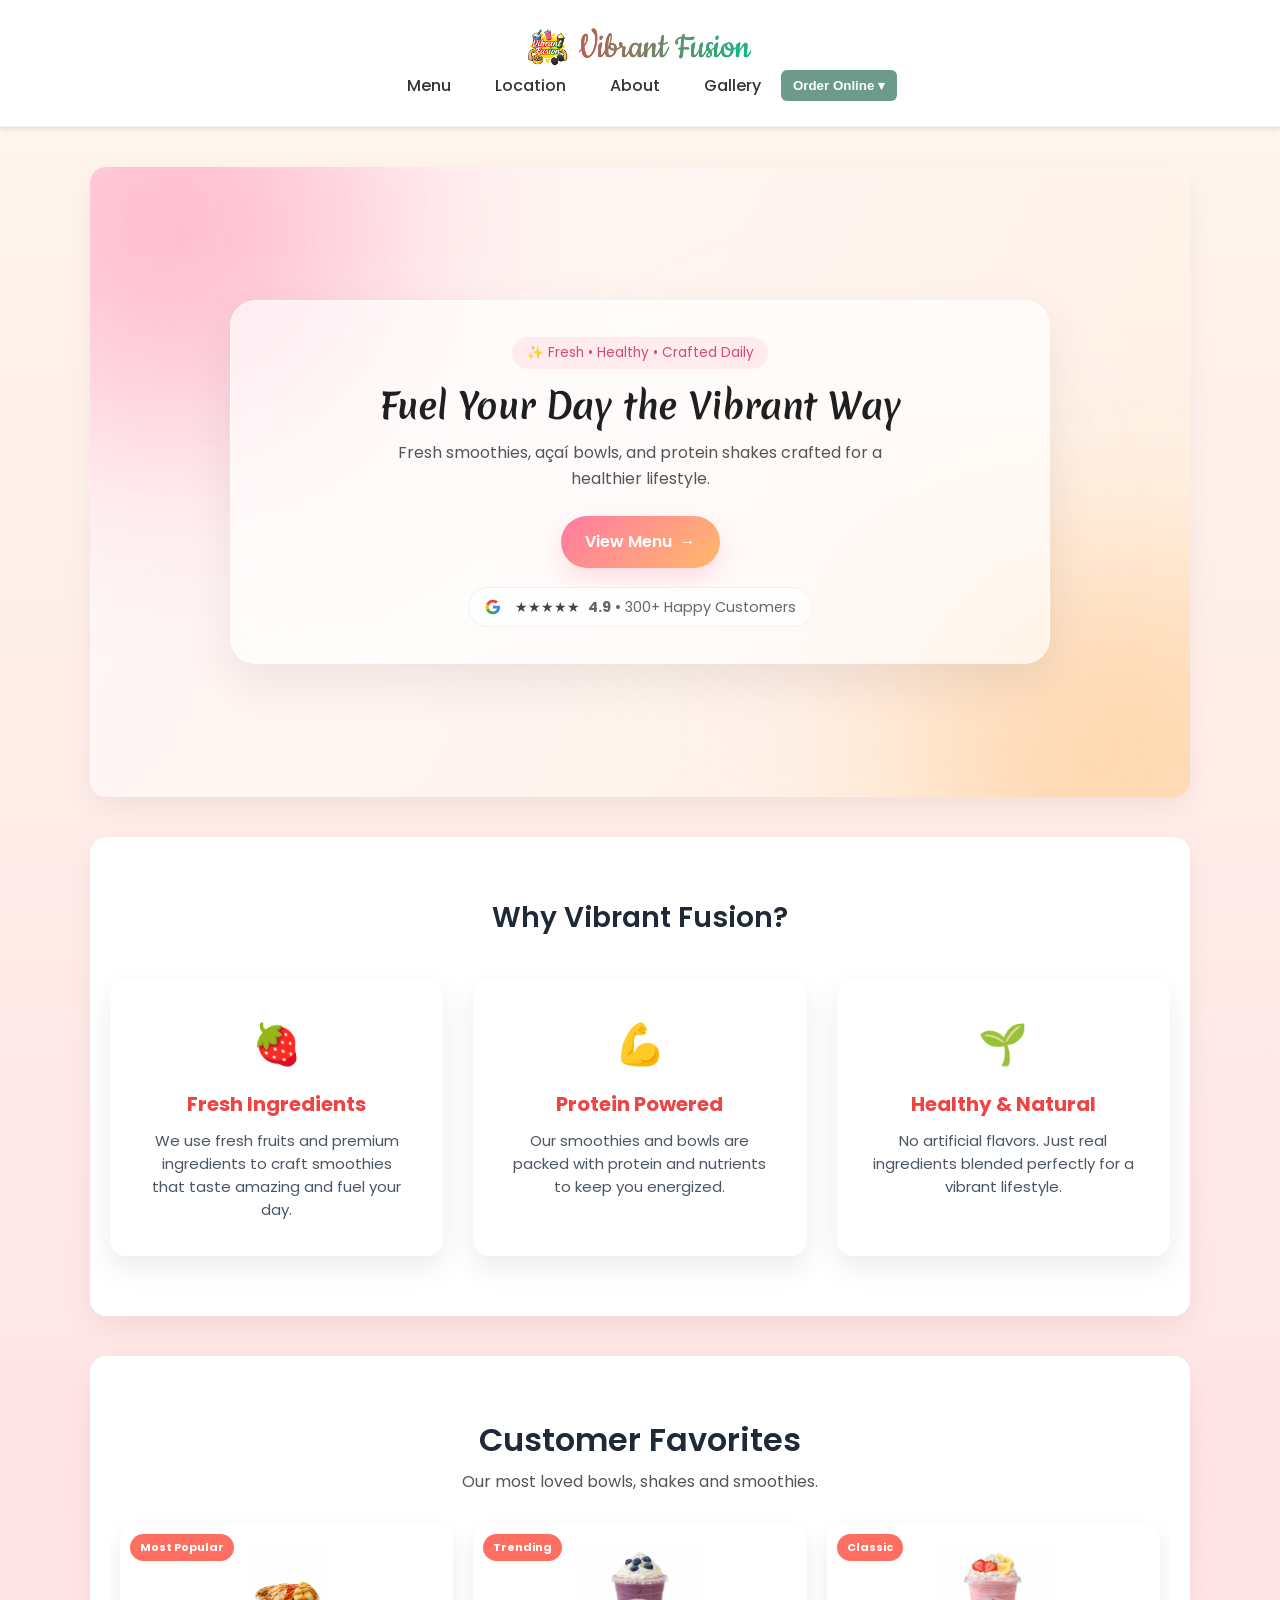
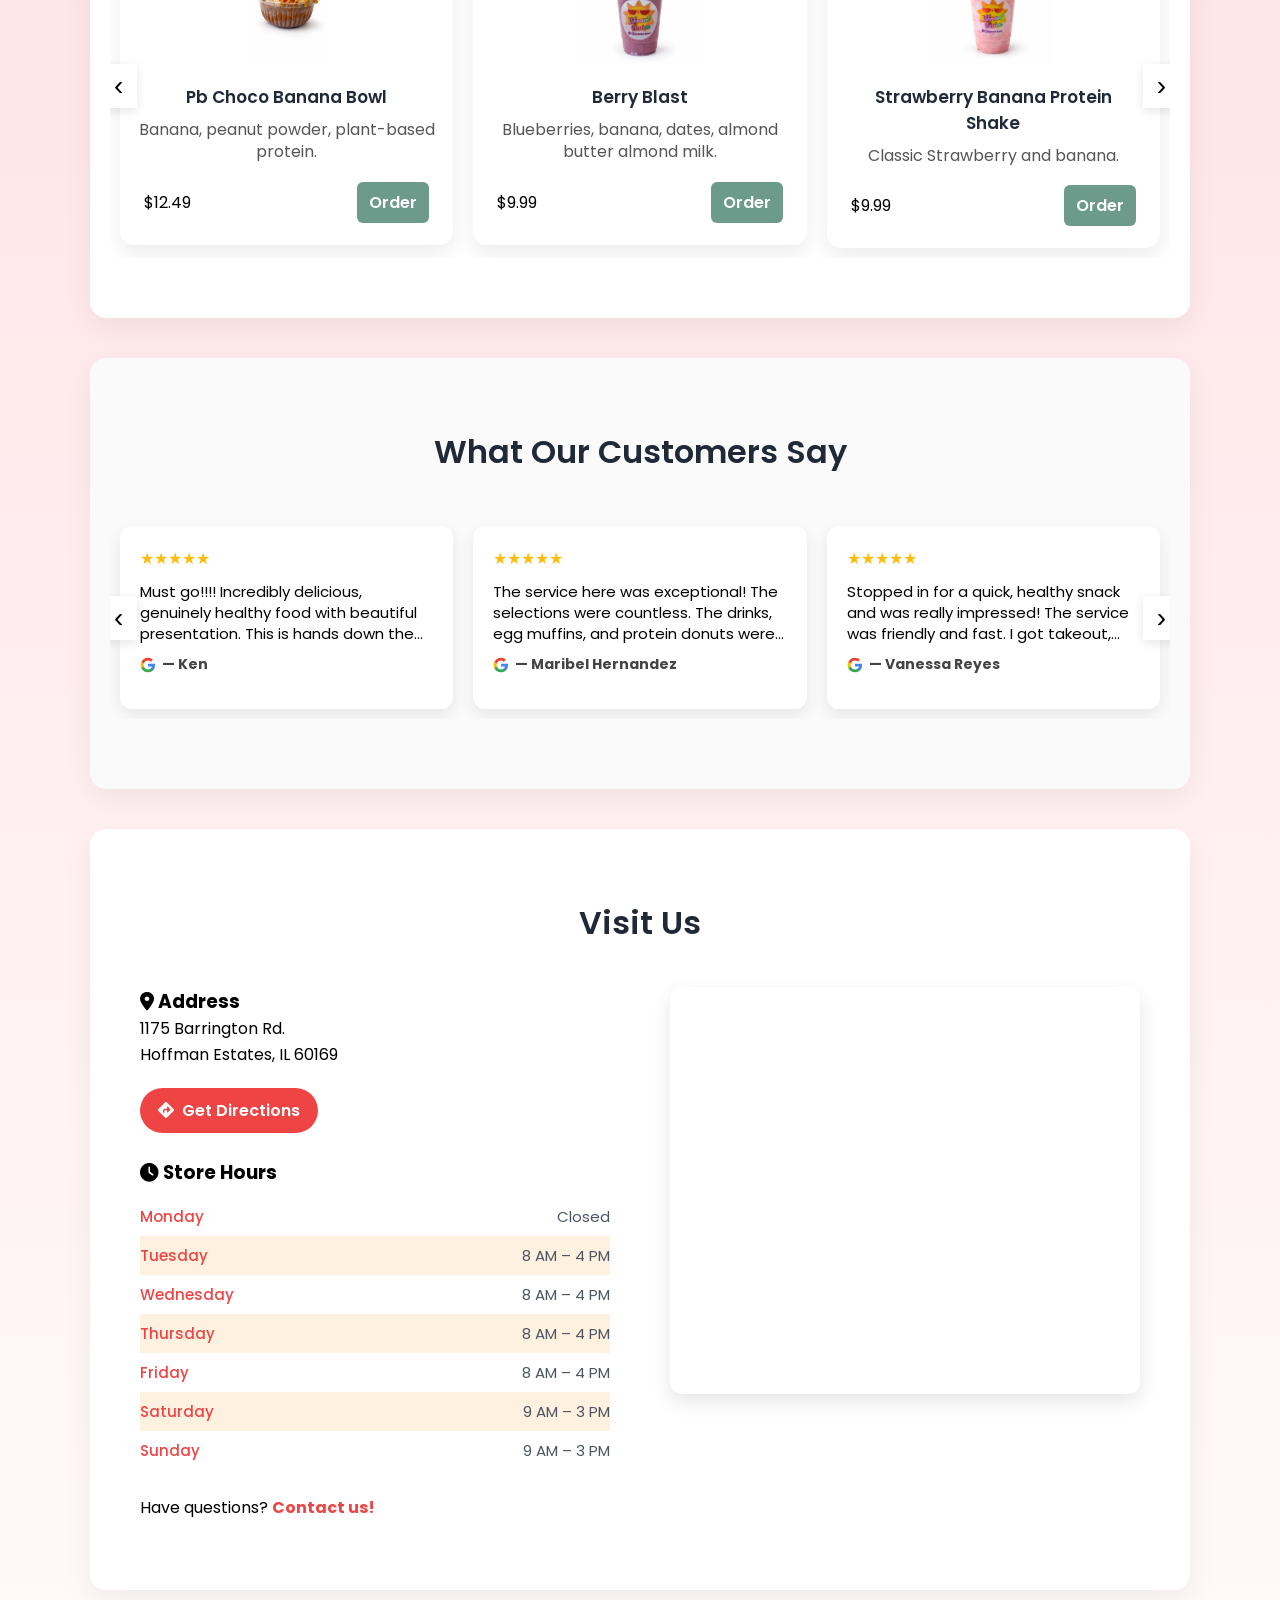
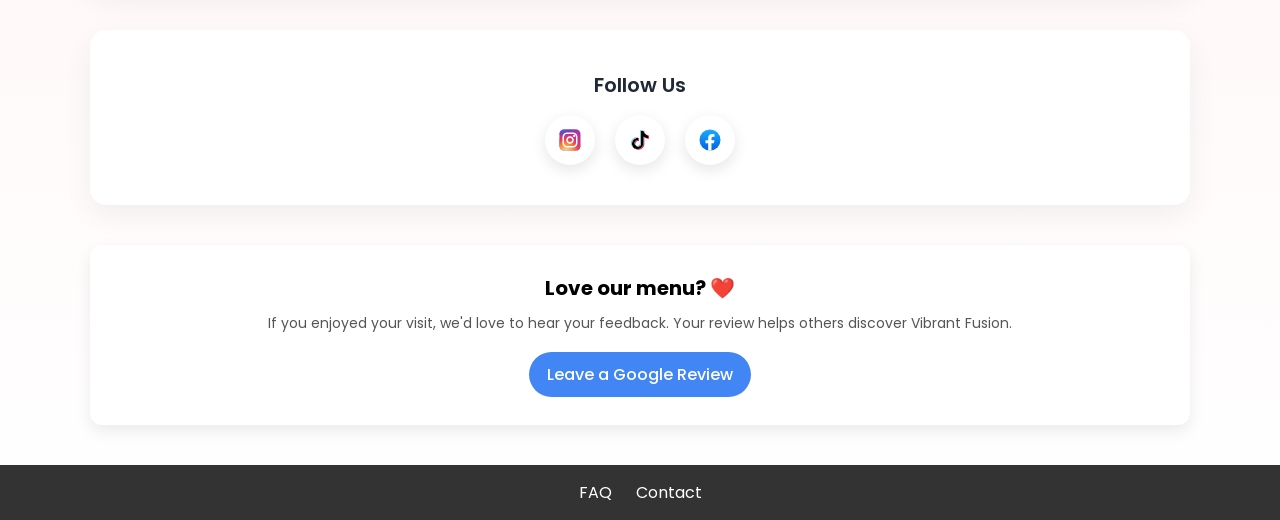
==== commit 7caa51bb: "new features" ====
--- a/index.html
+++ b/index.html
@@ -1,155 +1,400 @@
 <!DOCTYPE html>
 <html lang="en">
 <head>
-  <meta charset="UTF-8" />
-  <meta name="viewport" content="width=device-width, initial-scale=1.0"/>
-  <title>Vibrant Fusion – Coming Soon</title>
-
-  <link href="https://fonts.googleapis.com/css2?family=Poppins:wght@300;600&display=swap" rel="stylesheet">
-
-  <!-- Font Awesome for Instagram icon -->
-  <link rel="stylesheet" href="https://cdnjs.cloudflare.com/ajax/libs/font-awesome/6.5.0/css/all.min.css">
-
-  <style>
-    body {
-      margin: 0;
-      font-family: 'Poppins', sans-serif;
-      background: linear-gradient(135deg, #ff9966, #ff5e62, #ffc371);
-      background-size: 400% 400%;
-      animation: gradientShift 10s ease infinite;
-      color: #fff;
-      display: flex;
-      align-items: center;
-      justify-content: center;
-      height: 100vh;
-      text-align: center;
-      overflow: hidden;
-    }
-
-    .container {
-      max-width: 650px;
-      padding: 20px;
-      animation: fadeIn 1.2s ease-in-out;
-    }
-
-    h1 {
-      font-size: 3.2rem;
-      margin-bottom: 10px;
-      font-weight: 600;
-    }
-
-    h2 {
-      font-size: 1.5rem;
-      font-weight: 300;
-      margin-bottom: 20px;
-    }
-
-    p {
-      font-size: 1.1rem;
-      opacity: 0.9;
-    }
-
-    .emoji {
-      font-size: 2.5rem;
-      margin-bottom: 15px;
-      animation: float 3s ease-in-out infinite;
-    }
-
-    /* Instagram button */
-    .instagram {
-      margin-top: 25px;
-    }
-
-    .instagram a {
-      display: inline-flex;
-      align-items: center;
-      gap: 10px;
-      padding: 12px 20px;
-      border-radius: 30px;
-      background: rgba(255,255,255,0.15);
-      color: #fff;
-      text-decoration: none;
-      font-size: 1rem;
-      transition: all 0.3s ease;
-      backdrop-filter: blur(8px);
-    }
-
-    .instagram a:hover {
-      background: #fff;
-      color: #ff5e62;
-      transform: translateY(-3px);
-    }
-
-    .instagram i {
-      font-size: 1.2rem;
-    }
-
-    /* floating fruit bubbles */
-    .bubble {
-      position: absolute;
-      bottom: -100px;
-      font-size: 2rem;
-      animation: rise 12s infinite ease-in;
-    }
-
-    .bubble:nth-child(1) { left: 10%; animation-duration: 10s; }
-    .bubble:nth-child(2) { left: 25%; animation-duration: 14s; }
-    .bubble:nth-child(3) { left: 50%; animation-duration: 12s; }
-    .bubble:nth-child(4) { left: 70%; animation-duration: 16s; }
-    .bubble:nth-child(5) { left: 90%; animation-duration: 11s; }
-
-    @keyframes rise {
-      0% { transform: translateY(0) scale(1); opacity: 1; }
-      100% { transform: translateY(-110vh) scale(1.5); opacity: 0; }
-    }
-
-    @keyframes float {
-      0%, 100% { transform: translateY(0px); }
-      50% { transform: translateY(-12px); }
-    }
-
-    @keyframes fadeIn {
-      from { opacity: 0; transform: translateY(20px); }
-      to { opacity: 1; transform: translateY(0); }
-    }
-
-    @keyframes gradientShift {
-      0% { background-position: 0% 50%; }
-      50% { background-position: 100% 50%; }
-      100% { background-position: 0% 50%; }
-    }
-    .logo {
-  width: 140px;
-  margin-bottom: 15px;
-  animation: fadeIn 1s ease-in-out;
-}
-  </style>
+<meta charset="UTF-8">
+<meta name="viewport" content="width=device-width, initial-scale=1.0">
+<title>Home | Vibrant Fusion</title>
+<link rel="stylesheet" href="css/styles.css">
+<link rel="stylesheet" href="css/nutrition.css">
+<link rel="stylesheet" href="css/hero.css">
+<link href="https://fonts.googleapis.com/css2?family=Poppins:wght@300;400;600;700&display=swap" rel="stylesheet">
+<link href="https://fonts.googleapis.com/css2?family=Pacifico&display=swap" rel="stylesheet">
+<link rel="stylesheet" href="https://cdnjs.cloudflare.com/ajax/libs/font-awesome/6.4.0/css/all.min.css"/>
+<link href="https://fonts.googleapis.com/css2?family=Cookie&display=swap" rel="stylesheet">
+<link href="https://fonts.googleapis.com/css2?family=Merienda:wght@700&display=swap" rel="stylesheet">
 </head>
-
 <body>
 
-  <!-- floating tropical elements -->
-  <div class="bubble">🥭</div>
-  <div class="bubble">🍍</div>
-  <div class="bubble">🍓</div>
-  <div class="bubble">🥥</div>
-  <div class="bubble">🍊</div>
-
-  <div class="container">
-    <img src="images/vflogo.jpeg" alt="Vibrant Fusion Logo" class="logo">
-    <div class="emoji">🌴🥤✨</div>
-    <h1>Vibrant Fusion</h1>
-    <h2>Fresh blends. Feel-good vibes</h2>
-    <p>We’re blending something bold, fresh, and unforgettable.<br/>Launching soon.</p>
-
-    <!-- Instagram link -->
-    <div class="instagram">
-      <a href="https://instagram.com/vibrantfusion" target="_blank">
-        <i class="fa-brands fa-instagram"></i>
-        Follow us on Instagram
+
+<header class="navbar">
+  <div class="nav-container">
+    <div class="logo">
+      <a href="index.html">
+        <img src="images/vflogo.jpeg" alt="Vibrant Fusion Logo" class="logo-img">
+        Vibrant Fusion
       </a>
     </div>
-  </div>
-
+
+    <!-- Desktop / Tablet Links -->
+    <nav class="nav-links">
+      <a href="menu.html">Menu</a>
+      <a href="location.html">Location</a>
+      <a href="about.html">About</a>
+      <a href="gallery.html">Gallery</a>
+      <div class="order-dropdown">
+        <button class="order-btn" id="orderButton">Order Online ▾</button>
+        <div class="order-menu" id="orderMenu">
+          <a href="tel:+18477745505">📞 Pickup (Call)</a>
+          <a href="https://www.doordash.com/">
+            <img src="images/dd-logo.svg" class="platform-logo"> Order on DoorDash
+          </a>
+          <a href="https://www.grubhub.com/">
+            <img src="images/gh-logo.svg" class="platform-logo"> Order on Grubhub
+          </a>
+        </div>
+      </div>
+    </nav>
+
+    <div class="mobile-navbar-buttons">
+      <a href="menu.html" class="menu-mobile">Menu</a>
+      <div class="order-dropdown">
+        <button class="order-btn order-btn-mobile">Order Online ▾</button>
+        <div class="order-menu" id="orderMenuMobile">
+          <a href="tel:+18477745505">📞 Pickup (Call)</a>
+          <a href="https://www.doordash.com/">
+            <img src="images/dd-logo.svg" class="platform-logo"> Order on DoorDash
+          </a>
+          <a href="https://www.grubhub.com/">
+            <img src="images/gh-logo.svg" class="platform-logo"> Order on Grubhub
+          </a>
+        </div>
+      </div>
+    </div>
+
+    <!-- Mobile Hamburger -->
+    <div class="hamburger" id="hamburger">
+      ☰
+    </div>
+  </div>
+
+  <!-- Mobile Menu -->
+  <div class="mobile-menu" id="mobileMenu">
+    <a href="location.html">Location</a>
+    <a href="about.html">About</a>
+    <a href="gallery.html">Gallery</a>
+    <a href="faq.html">FAQ</a>
+    <a href="contact.html">Contact</a>
+  </div>
+</header>
+
+
+
+
+
+<!-- HERO SECTION -->
+<section class="hero">
+
+  <div class="hero-bg">
+  <span class="glow glow-1"></span>
+  <span class="glow glow-2"></span>
+  <span class="glow glow-3"></span>
+</div>
+
+  <div class="hero-container">
+
+    <div class="hero-card">
+
+      <div class="hero-badge-top">
+        ✨ Fresh • Healthy • Crafted Daily
+      </div>
+
+      <h1>Fuel Your Day the Vibrant Way</h1>
+
+      <p>
+        Fresh smoothies, açaí bowls, and protein shakes crafted for a healthier lifestyle.
+      </p>
+
+      <div class="hero-actions">
+        <a href="menu.html" class="hero-button">
+          View Menu <span class="arrow">→</span>
+        </a>
+      </div>
+
+      <a href="https://search.google.com/local/reviews?placeid=ChIJ-Q8ORmGpD4gRzUSldM9u1Vg"
+         target="_blank"
+         class="hero-rating">
+
+        <img src="images/google-icon.svg" class="google-icon-small" alt="Google">
+
+        ★★★★★
+
+        <span class="rating-text">
+          <strong>4.9</strong> • 300+ Happy Customers
+        </span>
+
+      </a>
+
+    </div>
+
+  </div>
+
+</section>
+
+<section class="features">
+  <h2 class="section-title">Why Vibrant Fusion?</h2>
+
+  <div class="feature-grid">
+
+    <div class="feature-card">
+      <div class="feature-icon">🍓</div>
+      <h3>Fresh Ingredients</h3>
+      <p>We use fresh fruits and premium ingredients to craft smoothies that taste amazing and fuel your day.</p>
+    </div>
+
+    <div class="feature-card">
+      <div class="feature-icon">💪</div>
+      <h3>Protein Powered</h3>
+      <p>Our smoothies and bowls are packed with protein and nutrients to keep you energized.</p>
+    </div>
+
+    <div class="feature-card">
+      <div class="feature-icon">🌱</div>
+      <h3>Healthy & Natural</h3>
+      <p>No artificial flavors. Just real ingredients blended perfectly for a vibrant lifestyle.</p>
+    </div>
+
+  </div>
+</section>
+
+<section class="featured-section">
+  <h2 class="all-titles">Customer Favorites</h2>
+  <p>Our most loved bowls, shakes and smoothies.</p>
+
+  <div class="featured-slider">
+
+    <button class="slider-btn prev" id="prevBtn">‹</button>
+
+    <div class="featured-track" id="featuredTrack">
+
+      <div class="card">
+        <span class="badge popular">Most Popular</span>
+        <img src="../menu_images/bowls/PbChocoBananaBowl.jpeg">
+        <h3 class="all-titles">Pb Choco Banana Bowl</h3>
+        <p>Banana, peanut powder, plant-based protein.</p>
+        <div class="card-footer">
+          <span>$12.49</span>
+          <button class="view-nutrition-btn-item"
+          data-calories="420"
+          data-carbs="60g"
+          data-protein="20g">ⓘ</button>
+          <a href="menu.html" class="order-btn">Order</a>
+        </div>
+      </div>
+
+      <div class="card">
+        <span class="badge protein">Trending</span>
+        <img src="../menu_images/smoothies/BerryBlast.jpeg">
+        <h3 class="all-titles">Berry Blast</h3>
+        <p>Blueberries, banana, dates, almond butter almond milk.</p>
+        <div class="card-footer">
+          <span>$9.99</span>
+          <button class="view-nutrition-btn-item"
+          data-calories="420"
+          data-carbs="60g"
+          data-protein="20g">ⓘ</button>
+          <a href="menu.html" class="order-btn">Order</a>
+        </div>
+      </div>
+
+      <div class="card">
+        <span class="badge trending">Classic</span>
+        <img src="../menu_images/proteinShakes/StrawberryBanana.jpeg">
+        <h3 class="all-titles">Strawberry Banana Protein Shake</h3>
+        <p>Classic Strawberry and banana.</p>
+        <div class="card-footer">
+          <span>$9.99</span>
+          <button class="view-nutrition-btn-item"
+          data-calories="420"
+          data-carbs="60g"
+          data-protein="20g">ⓘ</button>
+          <a href="menu.html" class="order-btn">Order</a>
+        </div>
+      </div>
+
+
+      <div class="card">
+        <span class="badge trending">High Protein</span>
+        <img src="../menu_images/powerBreakfast/ProteinOats.webp">
+        <h3 class="all-titles">Protein Oats</h3>
+        <p>Apple fiber, cinnamon, protein, topped with granola, berries.</p>
+        <div class="card-footer">
+          <span>$9.99</span>
+          <button class="view-nutrition-btn-item"
+          data-calories="420"
+          data-carbs="60g"
+          data-protein="20g">ⓘ</button>
+          <a href="menu.html" class="order-btn">Order</a>
+        </div>
+      </div>
+
+
+
+
+
+      <div class="card">
+        <span class="badge trending">Energy Boost</span>
+        <img src="../menu_images/powerBreakfast/ProteinDonuts.jpeg">
+        <h3 class="all-titles">Protein Donuts</h3>
+        <p>Caramel Apple Cheesecake, Mocha, Red Velvet, Blueberry flavors.</p>
+        <div class="card-footer">
+          <span>$4.95</span>
+          <button class="view-nutrition-btn-item"
+          data-calories="420"
+          data-carbs="60g"
+          data-protein="20g">ⓘ</button>
+          <a href="menu.html" class="order-btn">Order</a>
+        </div>
+      </div>
+
+
+    </div>
+
+    <button class="slider-btn next" id="nextBtn">›</button>
+
+  </div>
+</section>
+<section class="reviews-section">
+  <h2 class="all-titles">What Our Customers Say</h2>
+
+  <div class="reviews-slider">
+
+    <button class="slider-btn prev">‹</button>
+
+    <div class="reviews-track" id="reviews-track"></div>
+
+    <button class="slider-btn next">›</button>
+
+  </div>
+
+</section>
+
+<section class="visit-section">
+  <h2 class="all-titles">Visit Us</h2>
+<div class="visit-container">
+
+
+<!-- LEFT SIDE -->
+
+<div class="visit-left">
+
+<h3><i class="fas fa-map-marker-alt"></i> Address</h3>
+
+<p class="address">
+1175 Barrington Rd.<br>
+Hoffman Estates, IL 60169
+</p>
+
+<a class="btn-primary"
+href="https://www.google.com/maps/place/?q=place_id:ChIJ-Q8ORmGpD4gRzUSldM9u1Vg"
+target="_blank">
+
+<i class="fas fa-directions"></i> Get Directions
+
+</a>
+
+
+<br><br>
+
+
+<h3><i class="fas fa-clock"></i> Store Hours</h3>
+
+<table class="hours-table">
+
+<tr><td>Monday</td><td>Closed</td></tr>
+<tr><td>Tuesday</td><td>8 AM – 4 PM</td></tr>
+<tr><td>Wednesday</td><td>8 AM – 4 PM</td></tr>
+<tr><td>Thursday</td><td>8 AM – 4 PM</td></tr>
+<tr><td>Friday</td><td>8 AM – 4 PM</td></tr>
+<tr><td>Saturday</td><td>9 AM – 3 PM</td></tr>
+<tr><td>Sunday</td><td>9 AM – 3 PM</td></tr>
+
+</table>
+<br>
+<!-- New Contact link -->
+    <p class="contact-link">
+      Have questions?
+      <a href="contact.html"><strong>Contact us!</strong></a>
+    </p>
+</div>
+
+
+<!-- RIGHT SIDE MAP -->
+
+<div class="visit-right">
+
+<div class="map-container">
+
+<iframe
+width="100%"
+height="400"
+style="border:0"
+loading="lazy"
+allowfullscreen
+src="https://www.google.com/maps?q=place_id:ChIJ-Q8ORmGpD4gRzUSldM9u1Vg&output=embed">
+</iframe>
+
+</div>
+
+</div>
+
+
+</div>
+
+</section>
+
+
+
+<!-- SOCIAL SECTION -->
+
+<section class="follow-us-block">
+
+<h3>Follow Us</h3>
+
+<div class="social-icons">
+
+<a href="https://www.instagram.com/vibrantfusion" target="_blank" class="instagram">
+<img src="images/instagram.svg" alt="Instagram">
+</a>
+
+<a href="https://www.facebook.com/vibrantfusion1" target="_blank" class="tiktok">
+<img src="images/tiktok.svg" alt="TikTok">
+</a>
+
+<a href="https://www.tiktok.com/@vibrant_fusion" target="_blank" class="facebook">
+<img src="images/facebook.svg" alt="Facebook">
+</a>
+
+</div>
+
+</section>
+
+<section class="review-cta">
+  <h3>Love our menu? ❤️</h3>
+  <p>
+    If you enjoyed your visit, we'd love to hear your feedback.
+    Your review helps others discover Vibrant Fusion.
+  </p>
+  <a href="https://g.page/r/Cc1EpXTPbtVYEAE/review"
+     target="_blank"
+     class="review-cta-button">
+    Leave a Google Review
+  </a>
+</section>
+
+<div id="nutrition-modal" class="nutrition-modal hidden">
+  <div class="nutrition-modal-content">
+    <button class="close-modal">✕</button>
+    <div class="nutrition-variants"></div>
+  </div>
+</div>
+<footer class="footer-bar">
+  <div class="footer-container">
+    <a href="faq.html">FAQ</a>
+    <a href="contact.html">Contact</a>
+  </div>
+</footer>
+<script src="js/script.js"></script>
+<script src="js/reviews.js"></script>
+<script src="js/index.js"></script>
 </body>
 </html>
--- a/css/styles.css
+++ b/css/styles.css
@@ -0,0 +1,1640 @@
+/* BASE */
+* {
+  margin:0;
+  padding:0;
+  box-sizing:border-box;
+}
+
+:root {
+  --smoothie-red: #ef4444;
+  --mango-orange: #fb923c;
+  --sun-yellow: #fde047;
+}
+/* body {
+  font-family:'Poppins', sans-serif;
+  background:#fff8f5;
+  color:#1f2937;
+} */
+body {
+  font-family: 'Poppins', sans-serif;
+  margin: 0;
+  background: linear-gradient(
+    180deg,
+    #fff7ed 0%,
+    #ffe4e6 40%,
+    #fff 100%
+  );
+}
+
+
+
+
+
+/* NAVBAR */
+
+.navbar {
+  background: rgba(255,255,255,0.85);
+  backdrop-filter: blur(8px);
+  border-bottom: 1px solid #f1f1f1;
+  position:sticky;
+  top:0;
+  z-index:1000;
+  display:flex;
+justify-content:space-between;
+align-items:center;
+padding:15px 40px;
+background:white;
+box-shadow:0 2px 5px rgba(0,0,0,0.1);
+}
+
+
+nav a {
+  margin-left:24px;
+  text-decoration:none;
+  color:#1f2937;
+  font-weight:500;
+}
+
+nav a:hover {
+  color:#f97316; /* orange accent on hover */
+}
+
+/* Button stays the same */
+.btn-primary {
+  background:white;
+  color:#ef4444;
+  padding:16px 32px;
+  border-radius:40px;
+  font-weight:600;
+  text-decoration:none;
+  transition:0.25s;
+}
+.btn-primary {
+  background: linear-gradient(135deg, #fb923c, #ef4444);
+  color: white;
+}
+
+.btn-primary:hover {
+  background:#fef3f2;
+  transform:translateY(-2px);
+  box-shadow:0 8px 25px rgba(0,0,0,0.15);
+}
+.btn-primary{
+display:inline-flex;
+align-items:center;
+gap:8px;
+background:#ef4444;
+color:white;
+padding:10px 18px;
+border-radius:25px;
+text-decoration:none;
+font-weight:600;
+transition:0.2s;
+}
+
+.btn-primary:hover{
+background:#dc2626;
+transform:translateY(-1px);
+}
+
+
+
+/* .hero-content h1 {
+  font-size: 56px;
+  font-family: 'Merienda', cursive;
+  font-weight: 700;
+  margin-bottom: 18px;
+  letter-spacing: -1px;
+  text-shadow: 0 4px 20px rgba(0,0,0,0.4);
+} */
+/* .arrow {
+  transition: transform 0.25s ease;
+}
+
+.hero-button:hover {
+  transform: translateY(-3px);
+  box-shadow: 0 10px 25px rgba(0,0,0,0.25);
+}
+
+.hero-button:hover .arrow {
+  transform: translateX(6px);
+} */
+
+/* SOCIAL MEDIA */
+.social-media {
+  text-align:center;
+  margin:40px 0;
+}
+
+.social-icon {
+  margin:0 12px;
+  text-decoration:none;
+  color:#ef4444;
+  font-weight:600;
+  transition:0.2s;
+}
+
+.social-icon:hover {
+  color:#f97316;
+}
+
+/* LOCATION */
+.location-preview {
+  text-align:center;
+  padding:40px 20px;
+}
+
+.location-preview h2 {
+  font-size:28px;
+  margin-bottom:12px;
+  color:#10b981; /* green smoothie accent */
+}
+
+/* FOOTER */
+footer {
+  text-align:center;
+  padding:30px;
+  background:#1f2937;
+  color:white;
+}
+
+/* Navbar Logo */
+/*.logo {
+  font-family: 'Cookie', cursive;
+  font-size: 36px;
+  font-weight: normal;
+  color: #ef4444;
+  display: flex;
+  align-items: center;
+}*/
+
+
+.logo:hover {
+  color: #f97316; /* bright orange on hover */
+  transform: scale(1.05);
+  transition: 0.25s;
+}
+
+/* Navbar Container */
+.nav-container {
+  max-width: 1200px;
+  margin: auto;
+  display: flex;
+  flex-direction: column; /* logo on top, nav below */
+  align-items: center;
+  justify-content: space-between;
+padding: 10px 20px;
+}
+
+/* Logo */
+/*.logo {
+  font-family: 'Cookie', cursive;
+  color: #ef4444;
+  text-align: center;
+  margin-bottom: 12px;
+  display: flex;
+  align-items: center;
+  justify-content: center;
+  text-decoration: none;
+  font-weight: :bold;
+}*/
+
+/* LOGO - clean, single rule */
+/*.logo {
+  font-family: 'Cookie', cursive;
+  font-size: 36px;
+  font-weight: normal;
+  color: #ef4444;
+  text-align: center;
+  display: flex;
+  align-items: center;
+  justify-content: center;
+  text-decoration: none;
+  transition: transform 0.25s, color 0.25s;
+}*/
+
+.logo:hover {
+  color: #f97316;   /* hover orange */
+  transform: scale(1.05);
+}
+
+.logo-img {
+  width: 40px;
+  height: 40px;
+  margin-right: 10px;
+}
+
+/* Nav below logo */
+.nav-below {
+  display: flex;
+  justify-content: center;
+  gap: 24px;
+  flex-wrap: wrap; /* wraps on smaller screens */
+}
+
+.nav-below a {
+  text-decoration: none;
+  color: #1f2937;
+  font-weight: 500;
+  transition: 0.25s;
+}
+
+.nav-below a:hover {
+  color: #f97316; /* orange hover */
+  transform: scale(1.05);
+}
+
+/* Optional: add a subtle underline hover effect */
+.nav-below a::after {
+  content: '';
+  display: block;
+  margin: auto;
+  height: 2px;
+  width: 0px;
+  background: #f97316;
+  transition: width 0.3s;
+}
+
+.nav-below a:hover::after {
+  width: 100%;
+}
+
+/* Social Media Section */
+.social-media {
+  text-align: center;
+  margin: 40px 0;
+  display: flex;
+  justify-content: center;
+  gap: 20px;
+}
+
+/* Social Icon Buttons */
+/*
+.social-icon {
+  width: 50px;
+  height: 50px;
+  display: flex;
+  justify-content: center;
+  align-items: center;
+  border-radius: 50%;
+  background: #fff;
+  color: #ef4444;
+  font-size: 24px;
+  transition: 0.3s;
+  box-shadow: 0 5px 15px rgba(0,0,0,0.1);
+}
+
+.social-icon:hover {
+  transform: scale(1.15);
+  box-shadow: 0 8px 20px rgba(0,0,0,0.2);
+}
+
+.social-icon.instagram:hover {
+  background: #E1306C;
+  color: white;
+}
+
+.social-icon.tiktok:hover {
+  background: #010101;
+  color: #00f2ea;
+}
+
+.social-icon.facebook:hover {
+  background: #1877F2;
+  color: white;
+}
+
+
+.social-footer {
+  text-align: center;
+  margin: 60px 0 40px 0;
+}
+
+.social-footer h3 {
+  font-size: 20px;
+  margin-bottom: 20px;
+  color: #1f2937;
+}
+
+.social-icons {
+  display: flex;
+  justify-content: center;
+  gap: 18px;
+  flex-wrap: wrap;
+}
+
+.social-icons a {
+  display: flex;
+  justify-content: center;
+  align-items: center;
+  width: 44px;
+  height: 44px;
+  border-radius: 50%;
+  background: #f3f4f6;
+  color: #ef4444;
+  font-size: 22px;
+  transition: 0.3s;
+}
+
+.social-icons a:hover {
+  transform: scale(1.15);
+  box-shadow: 0 5px 15px rgba(0,0,0,0.15);
+}
+
+.social-icons a.instagram:hover { background: #E1306C; color: white; }
+.social-icons a.tiktok:hover { background: #010101; color: #00f2ea; }
+.social-icons a.facebook:hover { background: #1877F2; color: white; }
+.social-icons a.youtube:hover { background: #FF0000; color: white; }
+.social-icons a.pinterest:hover { background: #E60023; color: white; }*/
+
+/* Social Icon Circles */
+.social-icons a {
+  display: flex;
+  justify-content: center;
+  align-items: center;
+  width: 50px;
+  height: 50px;
+  border-radius: 50%;
+  background: #fff;
+  transition: 0.3s;
+  box-shadow: 0 5px 15px rgba(0,0,0,0.1);
+}
+
+.social-icons a img {
+  width: 24px;
+  height: 24px;
+}
+
+/* Hover colors for each platform */
+.social-icons a.instagram:hover { background: #E1306C; }
+.social-icons a.tiktok:hover { background: #010101; }
+.social-icons a.facebook:hover { background: #1877F2; }
+
+.social-footer {
+  text-align: center;       /* centers the header */
+  margin: 60px 0 40px 0;
+}
+
+.social-footer h3 {
+  font-size: 20px;
+  margin-bottom: 20px;
+  color: #1f2937;
+}
+
+/* flex container for icons */
+.social-icons {
+  display: flex;            /* make icons a row */
+  justify-content: center;  /* center them horizontally */
+  gap: 18px;                /* spacing between icons */
+  flex-wrap: wrap;          /* wrap on smaller screens */
+}
+
+.location-hours {
+  text-align: center;
+  margin: 50px 20px;
+  font-family: 'Poppins', sans-serif;
+  color: #1f2937;
+}
+
+.location-hours h3 {
+  font-size: 22px;
+  font-weight: 600;
+  margin-bottom: 15px;
+}
+
+.location-hours .address {
+  font-size: 16px;
+  margin-bottom: 25px;
+  color: #4b5563;
+}
+
+.hours-table {
+  margin: 0 auto; /* center table */
+  border-collapse: collapse;
+  font-size: 16px;
+}
+
+.hours-table td {
+  padding: 8px 20px;
+  text-align: left;
+  color: #1f2937;
+}
+
+.hours-table tr:nth-child(even) td {
+  background: #f3f4f6; /* subtle stripe for readability */
+}
+
+.hours-table tr td:first-child {
+  font-weight: 500;
+  width: 120px;
+}
+
+.hours-table tr td:last-child {
+  text-align: right;
+  font-weight: 400;
+}
+
+section {
+  background: white;
+  max-width: 1100px;
+  margin: 40px auto;
+  padding: 40px;
+  border-radius: 16px;
+  box-shadow: 0 10px 30px rgba(0,0,0,0.06);
+}
+
+/* Feature Section */
+
+.features {
+  text-align: center;
+  padding: 60px 20px;
+}
+
+.section-title {
+  font-size: 28px;
+  font-weight: 600;
+  margin-bottom: 40px;
+  color: #1f2937;
+}
+
+.all-titles {
+  font-size: 28px;
+  font-weight: 600;
+  color: #1f2937;
+}
+
+.feature-grid {
+  display: grid;
+  grid-template-columns: repeat(auto-fit, minmax(250px, 1fr));
+  gap: 30px;
+  max-width: 1100px;
+  margin: auto;
+}
+
+.feature-card {
+  background: white;
+  padding: 35px;
+  border-radius: 16px;
+  box-shadow: 0 12px 30px rgba(0,0,0,0.08);
+  transition: transform 0.25s ease, box-shadow 0.25s ease;
+}
+
+.feature-card:hover {
+  transform: translateY(-8px);
+  box-shadow: 0 18px 40px rgba(0,0,0,0.12);
+}
+
+.feature-icon {
+  font-size: 40px;
+  margin-bottom: 15px;
+}
+
+.feature-card h3 {
+  font-size: 20px;
+  margin-bottom: 10px;
+  color: #ef4444;
+}
+
+.feature-card p {
+  font-size: 15px;
+  color: #4b5563;
+}
+
+
+
+
+/* VISIT SECTION */
+.visit-section {
+  background: white;
+  padding: 70px 20px;
+  text-align: center;
+}
+
+.visit-section h2 {
+  font-size: 32px;
+  margin-bottom: 40px;
+}
+
+.visit-container {
+  max-width: 1000px;
+  margin: auto;
+  display: flex;
+  gap: 60px;
+  justify-content: space-between;
+  flex-wrap: wrap;
+}
+
+.visit-left,
+.visit-right {
+  flex: 1;
+  min-width: 280px;
+  text-align: left;
+}
+
+.address {
+  margin-bottom: 20px;
+  line-height: 1.6;
+}
+
+.hours {
+  list-style: none;
+  padding: 0;
+}
+
+.hours li {
+  margin-bottom: 6px;
+}
+
+.map-container {
+  border-radius: 12px;
+  overflow: hidden;
+  margin-bottom: 25px;
+  box-shadow: 0 8px 20px rgba(0,0,0,0.1);
+}
+
+
+
+
+/* Follow Us Section Alignment */
+
+.follow-us-block {
+  text-align: center;      /* center heading and icons as one block */
+}
+
+.follow-us-block h3 {
+  margin-bottom: 15px;
+  font-weight: 600;
+  font-size: 20px;
+  /*color: #ef4444;          match the color of day names for consistency */
+  color: #1f2937;
+}
+
+.social-icons {
+  display: flex;
+  justify-content: center;  /* center the icons horizontally */
+  gap: 20px;
+}
+
+.social-icons a {
+  font-size: 26px;
+  color: #ef4444;
+  transition: transform 0.2s ease;
+}
+
+.social-icons a:hover {
+  transform: scale(1.2);
+}
+
+
+
+/* HOURS TABLE */
+
+.hours-table {
+  width: 100%;
+  border-collapse: collapse;
+  margin-top: 10px;
+}
+
+.hours-table td {
+  padding: 8px 0;
+  font-size: 15px;
+  color: #1f2937;
+}
+
+.hours-table tr td:first-child {
+  font-weight: 500;
+  width: 120px;
+  color: #ef4444; /* highlight day names */
+}
+
+.hours-table tr td:last-child {
+  text-align: right;
+  font-weight: 400;
+  color: #4b5563; /* subtle for hours */
+}
+
+.hours-table tr:nth-child(even) td {
+  background: #fff1e0; /* light peach stripe for readability */
+}
+.featured-section {
+  padding: 60px 20px;
+  text-align: center;
+}
+
+.featured-section h2 {
+  font-size: 2rem;
+  margin-bottom: 40px;
+}
+
+
+
+.featured-grid {
+  display: grid;
+  grid-template-columns: repeat(3, 1fr); /* desktop: 3 cards */
+  gap: 20px;
+}
+
+/*.featured-grid {
+ display: flex;
+ gap: 20px;
+ flex-wrap: wrap;
+}*/
+/* Tablet */
+@media (max-width: 900px) {
+  .featured-grid {
+    grid-template-columns: repeat(2, 1fr); /* 2 cards */
+  }
+}
+
+/* Mobile */
+@media (max-width: 600px) {
+  .featured-grid {
+    grid-template-columns: 1fr; /* 1 card */
+  }
+}
+@media (max-width: 768px) {
+
+  .featured-grid {
+    display: flex;
+    overflow-x: auto;
+    gap: 20px;
+    padding: 20px 16px;
+
+    scroll-snap-type: x mandatory;
+    -webkit-overflow-scrolling: touch;
+  }
+
+  .featured-grid::-webkit-scrollbar {
+    display: none;
+  }
+
+  .card {
+    flex: 0 0 75%;              /* 👈 smaller = better centering */
+    max-width: 300px;
+    scroll-snap-align: center;
+
+    background: #fff;
+    border-radius: 16px;
+    overflow: hidden;
+
+    display: flex;
+    flex-direction: column;
+  }
+
+}
+
+
+
+.card:hover {
+  transform: translateY(-6px);
+}
+
+
+
+.badge {
+  background: #ff6b35;
+  color: #fff;
+  font-weight: bold;
+  position: absolute;
+top: 10px;
+left: 10px;
+font-size: 11px;
+padding: 5px 10px;
+border-radius: 20px;
+}
+
+.card-footer {
+  display: flex;
+  justify-content: space-between;
+  align-items: center;
+
+  padding: 12px 14px;
+  margin-top: auto; /* 👈 IMPORTANT */
+}
+
+.order-btn {
+  background: #28c76f;
+  color: white;
+  padding: 6px 12px;
+  border-radius: 6px;
+  text-decoration: none;
+}
+.section-header {
+  text-align: center;
+  margin-bottom: 40px;
+}
+
+.section-header h2 {
+  font-size: 2.2rem;
+  font-weight: 700;
+  margin-bottom: 8px;
+}
+
+.section-header p {
+  font-size: 1rem;
+  color: #666;
+}
+.logo{
+  font-size:22px;
+  font-weight:bold;
+}
+
+.nav-links{
+  display:flex;
+  gap:20px;
+  align-items:center;
+}
+
+.nav-links a{
+  text-decoration:none;
+  color:#333;
+  font-weight:500;
+    transition: color 0.3s;
+}
+.nav-links a:hover {
+  color: #ff6600;
+}
+.order-dropdown{
+  position:relative;
+}
+
+.order-btn{
+  background:#6C9A8B;
+  color:white;
+  padding:8px 12px;
+  border:none;
+  border-radius:6px;
+  cursor:pointer;
+  font-weight:600;
+}
+
+.order-menu{
+  display:none;
+  position:absolute;
+  left:0;
+  top:110%;
+  background:white;
+  width:230px;
+  overflow:hidden;
+  box-shadow: 0 3px 6px rgba(0,0,0,0.2);
+border-radius: 5px;
+min-width: 180px;
+flex-direction: column;
+}
+
+.order-menu{
+  display:none;
+  position:absolute;
+  right:0;
+  top:45px;
+  background:white;
+  width:230px;
+  border-radius:8px;
+  box-shadow:0 5px 15px rgba(0,0,0,0.15);
+  overflow:hidden;
+  z-index:2000;
+}
+
+.order-menu a:hover{
+  background:#f4f4f4;
+}
+
+.platform-logo{
+  width:20px;
+  height: 20px;
+}
+
+
+  /* Hamburger */
+  .hamburger {
+    display: none;
+  }
+
+  /* Mobile Menu */
+   .mobile-menu {
+  /*   position: absolute;
+     top: 60px;
+     left: 0;
+     width: 100%;
+     background: #fff;
+     box-shadow: 0 3px 10px rgba(0,0,0,0.2);
+     flex-direction: column;
+     z-index: 999;
+     padding: 10px 0; */
+     display: none; /* hidden by default */
+   }
+
+  .mobile-menu a {
+    padding: 10px 20px;
+    text-decoration: none;
+    color: #333;
+    border-bottom: 1px solid #eee;
+  }
+
+  /* Footer Bar */
+  .footer-bar {
+    background: #333;
+    color: #fff;
+    padding: 15px 20px;
+    text-align: center;
+  }
+
+  .footer-container a {
+    color: #fff;
+    margin: 0 10px;
+    text-decoration: none;
+  }
+
+  .footer-container a:hover {
+    text-decoration: underline;
+  }
+
+  /* Responsive */
+  @media (max-width: 768px) {
+    .nav-links {
+      display: none;
+    }
+    .hamburger {
+      display: block;
+      font-size: 1.8rem;
+cursor: pointer;
+    }
+    .mobile-menu {
+  position: absolute;
+  top: 60px;
+  left: 0;
+  width: 100%;
+  background: #fff;
+  box-shadow: 0 3px 10px rgba(0,0,0,0.2);
+  flex-direction: column;
+  z-index: 999;
+  padding: 10px 0;
+  display: none; /* hidden by default */
+}
+    .mobile-menu.show {
+      display: flex !important;
+flex-direction: column;
+    }
+  }
+
+  /* Mobile navbar buttons */
+.mobile-navbar-buttons {
+  display: flex;
+  gap: 10px;
+  align-items: center;
+}
+
+/* Hide these on desktop */
+@media (min-width: 769px) {
+  .mobile-navbar-buttons {
+    display: none;
+  }
+}
+
+/* Show on mobile */
+@media (max-width: 768px) {
+  .mobile-navbar-buttons {
+    display: flex;
+  }
+
+  /* Adjust order dropdown for mobile if needed */
+  .order-dropdown .order-btn {
+    padding: 6px 10px;
+    font-size: 0.9rem;
+  }
+}
+
+
+/* Mobile Navbar Buttons - remove default link styling */
+.mobile-navbar-buttons a,
+.mobile-navbar-buttons .order-btn {
+  text-decoration: none;      /* remove underline */
+  color: #333;                /* same as desktop links */
+  font-weight: 500;           /* same weight as desktop */
+  background: none;           /* remove default button styling if needed */
+  border: none;               /* remove borders */
+  padding: 0;                 /* adjust spacing if needed */
+  cursor: pointer;
+  font-size: 1rem;            /* same as desktop link */
+  display: flex;
+  align-items: center;
+}
+
+/* Hover effect like desktop */
+.mobile-navbar-buttons a:hover,
+.mobile-navbar-buttons .order-btn:hover {
+  color: #45a049;
+  text-decoration: none;
+}
+
+/* Remove default link styling for the logo text */
+.logo a {
+  text-decoration: none;
+  color: #333;
+  font-weight: bold;
+  display: flex;
+  align-items: center;
+}
+
+/* If mobile logo text inherits link color, ensure it matches desktop */
+@media (max-width: 768px) {
+  .logo a {
+    color: #333;
+  }
+}
+
+/* Ensure mobile order button matches desktop completely */
+.mobile-navbar-buttons .order-btn {
+  background: #28c76f;       /* exact desktop orange */
+  color: #fff;               /* white text */
+  border: none;              /* remove any borders */
+  border-radius: 5px;        /* same rounding as desktop */
+  padding: 8px 12px;         /* match desktop */
+  font-weight: bold;
+  cursor: pointer;
+  display: flex;
+  align-items: center;
+  gap: 6px;                  /* space for icon if any */
+  font-size: 1rem;           /* same as desktop */
+  text-decoration: none;     /* no underline */
+}
+
+/* Hover state exactly like desktop */
+.mobile-navbar-buttons .order-btn:hover {
+  background: #45a049;       /* exact hover color as desktop */
+  color: #fff;               /* text stays white */
+}
+
+.google-badge {
+  margin-top: 22px;
+  display: inline-flex;
+  align-items: center;
+  gap: 10px;
+  padding: 10px 16px;
+  background: rgba(255,255,255,0.95);
+  border-radius: 30px;
+  text-decoration: none;
+  color: #333;
+  font-size: 14px;
+  font-weight: 500;
+  box-shadow: 0 4px 10px rgba(0,0,0,0.08);
+  transition: transform 0.2s ease, box-shadow 0.2s ease;
+}
+
+.google-badge:hover {
+  transform: translateY(-2px);
+  box-shadow: 0 6px 14px rgba(0,0,0,0.12);
+}
+
+.badge-stars {
+  color: #fbbc04;
+  font-size: 14px;
+  letter-spacing: 2px;
+}
+
+.badge-text {
+  white-space: nowrap;
+}
+
+@media (max-width: 600px) {
+  .google-badge {
+    font-size: 13px;
+    padding: 8px 14px;
+  }
+}
+
+
+.reviews-section {
+  padding: 70px 20px;
+  background: #fafafa;
+  text-align: center;
+}
+
+.reviews-section h2 {
+  margin-bottom: 40px;
+  font-size: 32px;
+}
+
+.reviews-slider {
+  position: relative;
+  max-width: 1100px;
+  margin: auto;
+  overflow: hidden;
+}
+
+.reviews-track {
+  display: flex;
+  transition: transform 0.4s ease;
+}
+
+.review-card {
+  background: white;
+  border-radius: 12px;
+  padding: 20px;
+  margin: 10px;
+  flex: 0 0 calc(33.33% - 20px);
+  box-shadow: 0 6px 16px rgba(0,0,0,0.08);
+  text-align: left;
+}
+
+.review-stars {
+  color: #fbbc04;
+  margin-bottom: 10px;
+}
+
+.review-text {
+  font-size: 15px;
+  line-height: 1.4;
+  margin-bottom: 10px;
+
+  display: -webkit-box;
+  -webkit-line-clamp: 3;
+  -webkit-box-orient: vertical;
+  overflow: hidden;
+}
+
+.review-name {
+  font-weight: bold;
+  font-size: 14px;
+  color: #444;
+}
+
+/* Button Slide */
+
+.review-buttons {
+  display: flex;
+  flex-direction: column;
+  gap: 12px;
+  justify-content: center;
+  align-items: center;
+}
+
+.review-buttons a {
+  padding: 10px 18px;
+  border-radius: 25px;
+  text-decoration: none;
+  font-weight: 500;
+}
+
+.google-read {
+  background: #f5f5f5;
+  color: #333;
+}
+
+.google-write {
+  background: #4285F4;
+  color: white;
+}
+
+/* Slider buttons */
+
+.slider-btn {
+  position: absolute;
+  top: 50%;
+  transform: translateY(-50%);
+  border: none;
+  background: white;
+  font-size: 28px;
+  padding: 6px 14px;
+  cursor: pointer;
+  box-shadow: 0 3px 10px rgba(0,0,0,0.1);
+}
+
+.prev { left: -10px; }
+.next { right: -10px; }
+
+/* Responsive */
+
+@media (max-width: 900px) {
+
+  .review-card {
+    flex: 0 0 calc(50% - 20px);
+  }
+
+}
+
+@media (max-width: 600px) {
+
+  .review-card {
+    flex: 0 0 100%;
+  }
+
+}
+
+.review-cta {
+
+  margin-top: 40px;
+  padding: 28px 24px;
+
+  background: #ffffff;
+
+  border-radius: 12px;
+
+  text-align: center;
+
+  box-shadow: 0 6px 16px rgba(0,0,0,0.08);
+
+}
+
+.review-cta h3 {
+
+  font-size: 20px;
+  margin-bottom: 10px;
+
+}
+
+.review-cta p {
+
+  font-size: 14px;
+  color: #555;
+  margin-bottom: 18px;
+
+}
+
+.review-cta-button {
+
+  display: inline-block;
+
+  padding: 10px 18px;
+
+  background: #4285F4;
+
+  color: white;
+
+  border-radius: 24px;
+
+  text-decoration: none;
+
+  font-weight: 500;
+
+  transition: transform 0.2s ease, box-shadow 0.2s ease;
+
+}
+
+.review-cta-button:hover {
+
+  transform: translateY(-2px);
+
+  box-shadow: 0 4px 12px rgba(0,0,0,0.15);
+
+}
+
+form input,
+form textarea{
+width:100%;
+padding:12px;
+margin-bottom:14px;
+border-radius:8px;
+border:1px solid #ddd;
+font-family:'Poppins',sans-serif;
+}
+
+form textarea{
+resize:vertical;
+}
+
+.chat-links{
+display:flex;
+gap:12px;
+margin-top:10px;
+flex-wrap:wrap;
+}
+
+.chat-btn{
+display:inline-flex;
+align-items:center;
+gap:8px;
+padding:10px 16px;
+border-radius:30px;
+text-decoration:none;
+font-weight:500;
+color:white;
+transition:0.2s;
+}
+
+.chat-btn i{
+font-size:18px;
+}
+
+.chat-btn.whatsapp{
+background:#25D366;
+}
+
+.chat-btn.whatsapp:hover{
+background:#1ebe5d;
+}
+
+.chat-btn.messenger{
+background:#1877F2;
+}
+
+.chat-btn.messenger:hover{
+background:#0f65d9;
+}
+
+.location-link{
+display:inline-flex;
+align-items:center;
+gap:6px;
+margin-left:8px;
+padding:6px 12px;
+background:#ef4444;
+color:white;
+border-radius:20px;
+font-size:14px;
+text-decoration:none;
+transition:0.2s;
+}
+
+.location-link:hover{
+background:#dc2626;
+transform:translateY(-1px);
+}
+
+.contact-links{
+display:flex;
+flex-direction:column;
+gap:12px;
+margin-top:10px;
+}
+
+.contact-chip{
+display:inline-flex;
+align-items:center;
+gap:10px;
+padding:10px 16px;
+background:#fff7ed;
+border-radius:30px;
+text-decoration:none;
+color:#1f2937;
+font-weight:500;
+width:fit-content;
+box-shadow:0 4px 12px rgba(0,0,0,0.08);
+transition:0.2s;
+}
+
+.contact-chip i{
+color:#ef4444;
+font-size:16px;
+}
+
+.contact-chip:hover{
+transform:translateY(-2px);
+box-shadow:0 6px 16px rgba(0,0,0,0.12);
+}
+
+.contact-link a {
+  color: #ef4444;        /* brand red */
+  text-decoration: none;
+  font-weight: 600;
+  transition: 0.2s;
+}
+
+.contact-link a:hover {
+  text-decoration: underline;
+  color: #dc2626;        /* darker red on hover */
+}
+
+.faq-section {
+   max-width: 900px;
+   margin: 50px auto;
+   padding: 30px;
+   background: white;
+   border-radius: 16px;
+   box-shadow: 0 10px 25px rgba(0,0,0,0.06);
+ }
+ .faq-section h2 {
+   font-family: 'Poppins';
+   font-size: 2.5rem;
+   text-align: center;
+   margin-bottom: 30px;
+ }
+ .faq-item {
+   margin-bottom: 20px;
+ }
+ .faq-item h3 {
+   font-size: 1.2rem;
+   color: #1f2937;
+   cursor: pointer;
+   position: relative;
+   padding-right: 20px;
+ }
+ .faq-item h3::after {
+   content: '\f107';
+   font-family: 'Font Awesome 6 Free';
+   font-weight: 900;
+   position: absolute;
+   right: 0;
+   top: 0;
+   color: #ef4444;
+   transition: transform 0.3s ease;
+ }
+ .faq-item p {
+   font-size: 1rem;
+   color: #4b5563;
+   margin-top: 8px;
+   display: none;
+ }
+ .faq-item.open p {
+   display: block;
+ }
+ .faq-item.open h3::after {
+   transform: rotate(180deg);
+ }
+ .faq-links {
+   text-align: center;
+   margin-top: 40px;
+   font-size: 1rem;
+ }
+ .faq-links a {
+   color: #ef4444;
+   font-weight: 600;
+   text-decoration: none;
+   border-bottom: 2px solid #ef4444;
+   transition: 0.25s;
+ }
+ .faq-links a:hover {
+   color: #f97316;
+   border-bottom-color: #f97316;
+ }
+ .read-more {
+   color: #4CAF50;
+   font-weight: 600;
+   text-decoration: none;
+   margin-left: 5px;
+ }
+
+ .read-more:hover {
+   text-decoration: underline;
+ }
+
+
+
+.card {
+  flex: 1 1 300px; /* grow, shrink, base width */
+  display: flex;
+  flex-direction: column;
+  background: #fff;
+  border-radius: 12px;
+  overflow: hidden;
+  box-shadow: 0 4px 12px rgba(0,0,0,0.1);
+}
+
+.card {
+  border-radius: 14px;
+  box-shadow: 0 8px 20px rgba(0,0,0,0.08);
+  padding: 15px;
+  position: relative;
+  transition: transform 0.3s ease;
+  height: 100%;
+}
+
+/* .card img {aspect-ratio: 4/3;
+    border-radius: 10px;
+}
+.card img {
+  width: 100%;
+  height: 180px;
+  object-fit: cover;
+} */
+.card img {
+  width: 100%;
+  height: 140px; /* smaller = cleaner */
+  object-fit: contain; /* 👈 KEY FIX */
+  background: #fff;
+  padding: 10px;
+}
+
+
+.card h3 {
+  font-size: 17px;
+  margin: 10px 12px 4px;
+  text-align: center;
+}
+
+/* .card p {
+flex-grow: 1; /* pushes footer to bottom */ /*}*/
+
+
+.card p {
+  font-size: 13px;
+  line-height: 1.4;
+  margin: 0 14px 12px;
+  text-align: center;
+}
+
+
+
+
+
+.badge.popular { background-color: #ff6f61; }
+.badge.protein { background-color: #ff6f61; }
+.badge.trending { background-color: #ff6f61; }
+
+.featured-section h2 {
+  margin: 0;
+  font-size: 2rem; /* adjust as needed */
+}
+
+.featured-section p {
+  margin: 5px 0 20px 0; /* smaller top margin, some bottom margin */
+  font-size: 1rem;
+  color: #555; /* optional: lighter text */
+}
+
+.order-btn:hover {
+  background: #45a049;
+}
+
+
+
+
+.nav-container .logo:hover,
+.logo a:hover {
+  color: #f97316;
+  transform: scale(1.05);
+}
+@media (max-width: 768px) {
+  .nav-container .logo,
+  .logo a {
+    font-size: 32px !important;  /* scales down nicely on phones */
+  }
+}
+
+/* Rainbow logo text */
+.nav-container .logo,
+.logo a {
+  font-family: 'Cookie', cursive;  /* or Impallari */
+  font-size: 40px !important;
+  font-weight: normal;
+  text-decoration: none;
+  display: flex;
+  align-items: center;
+  justify-content: center;
+
+  /* rainbow gradient */
+  background: linear-gradient(90deg, #ef4444, #10b981); /* red to green */
+  -webkit-background-clip: text;
+  -webkit-text-fill-color: transparent;
+
+  transition: transform 0.25s ease;
+}
+
+@media (max-width: 600px) {
+  .featured-section {
+    padding: 40px 15px;
+  }
+
+  .featured-section h2 {
+    font-size: 1.6rem;
+  }
+
+  .featured-section p {
+    font-size: 0.95rem;
+  }
+}
+.featured-dots {
+  display: none;
+  justify-content: center;
+  margin-top: 10px;
+  gap: 8px;
+  margin-top: 16px;
+}
+
+.dot {
+  width: 8px;
+  height: 8px;
+  background: #ddd;
+  border-radius: 50%;
+  transition: 0.3s;
+}
+
+.dot.active {
+  background: #ef4444; /* your brand red */
+  transform: scale(1.2);
+}
+
+/* Show dots only on mobile */
+@media (max-width: 768px) {
+  .featured-dots {
+    display: flex;
+  }
+}
+/* FEATURED CAROUSEL */
+
+.featured-slider {
+  position: relative;
+  max-width: 1100px;
+  margin: auto;
+  overflow: hidden;
+}
+
+.featured-track {
+  display: flex;
+transition: transform 0.5s ease-in-out;
+}
+
+/* Cards behave like reviews */
+.featured-track .card {
+  flex: 0 0 33.33%;
+  padding: 10px;
+}
+
+/* Tablet */
+@media (max-width: 900px) {
+  .featured-track .card {
+    flex: 0 0 calc(50% - 20px);
+  }
+}
+
+/* Mobile */
+@media (max-width: 600px) {
+  .featured-track .card {
+    flex: 0 0 100%;
+  }
+}
+
+/* Slider buttons (reuse your review styles if you want) */
+.featured-slider .slider-btn {
+  position: absolute;
+  top: 50%;
+  transform: translateY(-50%);
+  border: none;
+  background: white;
+  font-size: 28px;
+  padding: 6px 14px;
+  cursor: pointer;
+  box-shadow: 0 3px 10px rgba(0,0,0,0.1);
+  z-index: 10;
+}
+
+.featured-slider .prev { left: -10px; }
+.featured-slider .next { right: -10px; }
+.featured-slider {
+  position: relative;
+  max-width: 1100px;
+  margin: auto;
+  overflow: hidden;
+}
+
+.featured-track {
+  display: flex;
+  transition: transform 0.4s ease;
+}
+
+/* Desktop */
+.featured-track .card {
+  flex: 0 0 calc(33.33% - 20px);
+  margin: 10px;
+}
+
+/* Tablet */
+@media (max-width: 900px) {
+  .featured-track .card {
+    flex: 0 0 calc(50% - 20px);
+  }
+}
+
+/* Mobile */
+@media (max-width: 600px) {
+  .featured-track .card {
+    flex: 0 0 100%;
+    margin: 0;
+  }
+}
+
+/* Buttons */
+.slider-btn {
+  position: absolute;
+  top: 50%;
+  transform: translateY(-50%);
+  border: none;
+  background: white;
+  font-size: 28px;
+  padding: 6px 14px;
+  cursor: pointer;
+  box-shadow: 0 3px 10px rgba(0,0,0,0.1);
+  z-index: 10;
+}
+
+.prev { left: -10px; }
+.next { right: -10px; }
+
+
+.google-icon-small {
+  width: 16px;
+  height: 16px;
+  margin-right: 6px;
+  vertical-align: middle;
+}
+.card .view-nutrition-btn-item {
+  margin-top: 6px;
+}
+
+.card p {
+  margin-bottom: 6px;
+}
+
+.card:hover .view-nutrition-btn-item {
+  transform: translateY(-1px);
+}
--- a/css/nutrition.css
+++ b/css/nutrition.css
@@ -0,0 +1,327 @@
+
+/* Quick CSS for modal - only used in index.html now */
+.nutrition-modal {
+  position: fixed;
+  top: 0; left: 0; right: 0; bottom: 0;
+  background: rgba(0,0,0,0.4);
+  display: flex;
+  justify-content: center;
+  align-items: center;
+  z-index: 9999;
+}
+.nutrition-modal.hidden { display: none; }
+.nutrition-modal-content {
+  background: #fff;
+  border-radius: 12px;
+  padding: 20px;
+  max-width: 400px;
+  width: 90%;
+}
+.nutrition-modal-content .close-modal {
+  float: right;
+  border: none;
+  background: transparent;
+  font-size: 18px;
+  cursor: pointer;
+}
+.nutrition-variants button.selected { font-weight: bold; }
+
+
+.view-nutrition-btn,
+.view-nutrition-btn-item {
+  background: transparent;
+  border: 1px solid #e0e0e0;
+  border-radius: 20px;
+  padding: 6px 12px;
+  font-size: 13px;
+  cursor: pointer;
+  display: inline-flex;
+  align-items: center;
+  gap: 6px;
+  color: #555;
+  transition: all 0.2s ease;
+  margin-top: 8px;
+}
+
+/* .view-nutrition-btn:hover,
+.view-nutrition-btn-item:hover {
+  background: #f7f7f7;
+  border-color: #ccc;
+} */
+
+.view-nutrition-btn .icon,
+.view-nutrition-btn-item .icon {
+  font-size: 14px;
+  color: #ff6b6b;
+}
+
+.nutrition-modal {
+  position: fixed;
+  inset: 0;
+  background: rgba(0,0,0,0.4);
+  display: flex;
+  justify-content: center;
+  align-items: center;
+  z-index: 9999;
+}
+
+.nutrition-modal.hidden {
+  display: none;
+}
+
+.nutrition-modal-content {
+  background: #fff;
+  border-radius: 16px;
+  padding: 20px;
+  width: 90%;
+  max-width: 380px;
+  box-shadow: 0 10px 30px rgba(0,0,0,0.2);
+  animation: fadeInScale 0.2s ease;
+}
+
+@keyframes fadeInScale {
+  from {
+    opacity: 0;
+    transform: scale(0.95);
+  }
+  to {
+    opacity: 1;
+    transform: scale(1);
+  }
+}
+
+.close-modal {
+  background: #f0f0f0;
+  border: none;
+  border-radius: 50%;
+  width: 28px;
+  height: 28px;
+  cursor: pointer;
+  float: right;
+}
+
+.close-modal:hover {
+  background: #ff6b6b;
+  color: #fff;
+}
+.nutrition-info {
+  margin-top: 12px;
+}
+
+.nutrition-chip {
+  display: inline-block;
+  background: #f3f3f3;
+  padding: 6px 10px;
+  border-radius: 12px;
+  margin: 4px 6px 0 0;
+  font-size: 13px;
+  font-weight: 500;
+}
+
+.nutrition-variants button {
+  border: 1px solid #ddd;
+  background: #fff;
+  padding: 6px 12px;
+  margin-right: 6px;
+  border-radius: 20px;
+  cursor: pointer;
+  transition: all 0.2s ease;
+}
+
+.nutrition-variants button.selected {
+  background: #ff6b6b;
+  color: #fff;
+  border-color: #ff6b6b;
+}
+
+@media (max-width: 768px) {
+  .nutrition-modal {
+    align-items: flex-end;
+  }
+
+  .nutrition-modal-content {
+    width: 100%;
+    max-width: 100%;
+    border-radius: 16px 16px 0 0;
+    animation: slideUp 0.25s ease;
+  }
+
+  @keyframes slideUp {
+    from {
+      transform: translateY(100%);
+    }
+    to {
+      transform: translateY(0);
+    }
+  }
+}
+
+.nutrition-variants button:hover {
+  transform: scale(1.05);
+}
+
+.view-nutrition-btn {
+  margin-top: 0; /* remove extra spacing */
+}
+
+.view-nutrition-btn,
+.view-nutrition-btn-item {
+  background: #fff;
+  border: 1px solid #e5e5e5;
+  border-radius: 20px;
+  padding: 6px 12px;
+  font-size: 13px;
+  cursor: pointer;
+  display: inline-flex;
+  align-items: center;
+  gap: 6px;
+  color: #444;
+  transition: all 0.2s ease;
+  margin-top: 0;
+
+  /* ✨ NEW */
+  box-shadow: 0 2px 6px rgba(0,0,0,0.08);
+}
+
+/* .view-nutrition-btn:hover,
+.view-nutrition-btn-item:hover {
+  background: #fff;
+  border-color: #ff6b6b;
+  box-shadow: 0 4px 10px rgba(0,0,0,0.12);
+} */
+
+.view-nutrition-btn .icon,
+.view-nutrition-btn-item .icon {
+  font-size: 14px;
+  color: #ff6b6b;
+}
+
+.view-nutrition-btn span:last-child,
+.view-nutrition-btn-item span:last-child {
+  font-weight: 500;
+}
+
+
+/* Container adjustments if needed */
+.card-footer {
+  display: flex;
+  align-items: center;  /* vertically align price, icon, button */
+  gap: 6px;             /* space between price, icon, order button */
+}
+
+/* Nutrition button styling */
+.view-nutrition-btn-item {
+  /*display: inline-flex;*/
+  display: none !important;
+  align-items: center;
+  justify-content: center;
+  background-color: #fff;      /* or card accent color */
+  border: 1px solid #ccc;
+  border-radius: 50%;          /* circular icon */
+  width: 32px;
+  height: 32px;
+  font-size: 16px;             /* emoji + i */
+  cursor: pointer;
+  box-shadow: 0 1px 3px rgba(0,0,0,0.15);
+  transition: transform 0.1s ease, box-shadow 0.2s ease;
+}
+
+/* Hover / tap feedback */
+.view-nutrition-btn-item:hover {
+  transform: scale(1.1);
+  box-shadow: 0 3px 6px rgba(0,0,0,0.2);
+}
+
+/* Optional tooltip for desktop */
+.view-nutrition-btn-item::after {
+  content: 'View nutrition info';
+  position: absolute;
+  background: rgba(0,0,0,0.8);
+  color: #fff;
+  padding: 4px 8px;
+  border-radius: 4px;
+  font-size: 12px;
+  white-space: nowrap;
+  opacity: 0;
+  pointer-events: none;
+  transform: translateY(-150%);
+  transition: opacity 0.2s;
+}
+
+.view-nutrition-btn-item:hover::after {
+  opacity: 1;
+}
+
+/* Footer layout */
+.card-footer {
+  display: flex;
+  align-items: center;  /* vertical alignment */
+  gap: 6px;             /* spacing between price, button, order */
+}
+
+/* Rounded square button */
+.view-nutrition-btn-item {
+  display: inline-flex;
+  align-items: center;
+  justify-content: center;
+  background-color: #fff;      /* or card accent color */
+  border: 1px solid #ccc;
+  border-radius: 8px;          /* slightly rounded corners */
+  width: 40px;                 /* wider than circle */
+  height: 40px;                /* square shape */
+  font-size: 16px;             /* emoji + i */
+  cursor: pointer;
+  box-shadow: 0 1px 3px rgba(0,0,0,0.15);
+  transition: transform 0.1s ease, box-shadow 0.2s ease;
+}
+
+
+/* Hover / tap feedback */
+.view-nutrition-btn-item:hover {
+  transform: scale(1.1);
+  box-shadow: 0 3px 6px rgba(0,0,0,0.2);
+}
+
+/* Optional tooltip for desktop */
+.view-nutrition-btn-item::after {
+  content: 'View nutrition info';
+  position: absolute;
+  background: rgba(0,0,0,0.8);
+  color: #fff;
+  padding: 4px 8px;
+  border-radius: 4px;
+  font-size: 12px;
+  white-space: nowrap;
+  opacity: 0;
+  pointer-events: none;
+  transform: translateY(-150%);
+  transition: opacity 0.2s;
+}
+
+.view-nutrition-btn-item:hover::after {
+  opacity: 1;
+}
+
+
+.view-nutrition-btn-item {
+  display: inline-flex;
+  align-items: center;
+  justify-content: center;
+  background: linear-gradient(135deg, #FF7EB3, #FFD6A5, #FF4E50); /* Pink → Peach → Red */
+  border: none; /* remove old border for cleaner look */
+  border-radius: 8px; /* rounded square */
+  width: 40px;
+  height: 40px;
+  font-size: 16px; /* fits 🥗ⓘ */
+  color: white; /* emoji/i contrast */
+  cursor: pointer;
+  box-shadow: 0 4px 6px rgba(0,0,0,0.15);
+  transition: transform 0.15s ease, box-shadow 0.2s ease, filter 0.2s ease;
+}
+
+/* Hover / tap effect */
+.view-nutrition-btn-item:hover {
+  transform: scale(1.1);
+  box-shadow: 0 6px 12px rgba(0,0,0,0.2);
+  /*filter: brightness(1.1);  slightly brighter on hover */
+}
--- a/css/hero.css
+++ b/css/hero.css
@@ -0,0 +1,262 @@
+/* HERO WRAPPER (COMPACT) */
+.hero {
+  position: relative;
+  min-height: 70vh;
+  display: flex;
+  align-items: center;
+  justify-content: center;
+  padding: 3rem 1.5rem;
+  overflow: hidden;
+
+  background: linear-gradient(120deg, #fff7f9, #fff2e6, #fff7f0);
+  background-size: 200% 200%;
+  animation: gradientShift 18s ease infinite;
+}
+
+/* SOFT BACKGROUND DEPTH */
+.hero-bg::before,
+.hero-bg::after {
+  content: "";
+  position: absolute;
+  width: 420px;
+  height: 420px;
+  border-radius: 50%;
+  filter: blur(110px);
+  opacity: 0.35;
+  z-index: 0;
+}
+
+.hero-bg::before {
+  background: #ff7aa2;
+  top: -140px;
+  left: -120px;
+}
+
+.hero-bg::after {
+  background: #ffb86b;
+  bottom: -160px;
+  right: -120px;
+}
+
+/* CENTER CONTAINER */
+.hero-container {
+  position: relative;
+  z-index: 2;
+  width: 100%;
+  max-width: 820px;
+  display: flex;
+  justify-content: center;
+}
+
+/* MAIN CARD */
+.hero-card {
+  width: 100%;
+  text-align: center;
+
+  padding: 2.2rem 1.8rem; /* 🔥 tighter spacing */
+  border-radius: 26px;
+
+  background: rgba(255, 255, 255, 0.65);
+  backdrop-filter: blur(16px);
+
+  border: 1px solid rgba(255, 255, 255, 0.5);
+  box-shadow: 0 18px 50px rgba(0, 0, 0, 0.08);
+
+  animation: fadeUp 0.7s ease-out;
+}
+
+/* SMALL TOP BADGE */
+.hero-badge-top {
+  display: inline-block;
+  font-size: 0.85rem;
+  padding: 0.4rem 0.9rem;
+  border-radius: 999px;
+
+  background: rgba(255, 122, 162, 0.12);
+  color: #d14b72;
+
+  margin-bottom: 1rem;
+}
+
+/* TITLE */
+.hero-card h1 {
+  font-size: 2.2rem;
+  line-height: 1.2;
+  margin-bottom: 0.8rem;
+  color: #1f1f1f;
+  letter-spacing: -0.4px;
+  font-family: 'Merienda', cursive;
+}
+
+/* SUBTEXT */
+.hero-card p {
+  font-size: 1rem;
+  color: #555;
+  max-width: 520px;
+  margin: 0 auto 1.5rem;
+  line-height: 1.6;
+}
+
+/* CTA BUTTON */
+.hero-actions {
+  margin-bottom: 1.2rem;
+}
+
+.hero-button {
+  display: inline-flex;
+  align-items: center;
+  gap: 8px;
+
+  padding: 0.85rem 1.5rem;
+  border-radius: 999px;
+
+  background: linear-gradient(135deg, #ff7aa2, #ffb86b);
+  color: white;
+  text-decoration: none;
+  font-weight: 600;
+
+  box-shadow: 0 10px 25px rgba(255, 122, 162, 0.25);
+
+  transition: all 0.25s ease;
+}
+
+.arrow {
+  transition: transform 0.25s ease;
+}
+
+.hero-button:hover {
+  transform: translateY(-2px);
+  box-shadow: 0 14px 30px rgba(255, 122, 162, 0.35);
+}
+
+.hero-button:hover .arrow {
+  transform: translateX(6px);
+}
+/* RATING PILL */
+.hero-rating {
+  display: inline-flex;
+  gap: 8px;
+  align-items: center;
+
+  font-size: 0.9rem;
+  color: #444;
+  text-decoration: none;
+
+  padding: 0.55rem 1rem;
+  border-radius: 999px;
+
+  background: rgba(255, 255, 255, 0.7);
+  border: 1px solid rgba(0, 0, 0, 0.05);
+}
+
+.hero-rating span {
+  color: #666;
+}
+
+/* ANIMATION */
+@keyframes fadeUp {
+  from {
+    opacity: 0;
+    transform: translateY(18px);
+  }
+  to {
+    opacity: 1;
+    transform: translateY(0);
+  }
+}
+
+/* MOBILE OPTIMIZATION */
+@media (max-width: 768px) {
+  .hero {
+    min-height: 60vh; /* even more compact on mobile */
+    padding: 2.5rem 1rem;
+  }
+
+  .hero-card {
+    padding: 2rem 1.2rem;
+  }
+
+  .hero-card h1 {
+    font-size: 1.8rem;
+  }
+
+  .hero-card p {
+    font-size: 0.95rem;
+  }
+}
+
+/* SOFT GRADIENT ANIMATION */
+@keyframes gradientShift {
+  0% {
+    background-position: 0% 50%;
+  }
+  50% {
+    background-position: 100% 50%;
+  }
+  100% {
+    background-position: 0% 50%;
+  }
+}
+
+/* FLOATING GLOW PARTICLES */
+.hero-bg {
+  position: absolute;
+  inset: 0;
+  z-index: 0;
+  overflow: hidden;
+}
+
+/* BASE GLOW STYLE */
+.glow {
+  position: absolute;
+  width: 320px;
+  height: 320px;
+  border-radius: 50%;
+  filter: blur(120px);
+  opacity: 0.28;
+  animation: floatGlow 14s ease-in-out infinite;
+}
+
+/* INDIVIDUAL ORBS */
+.glow-1 {
+  background: #ff7aa2;
+  top: -120px;
+  left: -100px;
+  animation-delay: 0s;
+}
+
+.glow-2 {
+  background: #ffb86b;
+  bottom: -140px;
+  right: -120px;
+  animation-delay: 3s;
+}
+
+.glow-3 {
+  background: #ffd1dc;
+  top: 40%;
+  left: 55%;
+  width: 260px;
+  height: 260px;
+  opacity: 0.18;
+  animation-delay: 6s;
+}
+
+/* FLOAT ANIMATION (VERY SUBTLE DRIFT) */
+@keyframes floatGlow {
+  0% {
+    transform: translate(0px, 0px) scale(1);
+  }
+  50% {
+    transform: translate(30px, -20px) scale(1.08);
+  }
+  100% {
+    transform: translate(0px, 0px) scale(1);
+  }
+}
+
+/* KEEP CONTENT ABOVE EFFECTS */
+.hero-container {
+  position: relative;
+  z-index: 2;
+}
